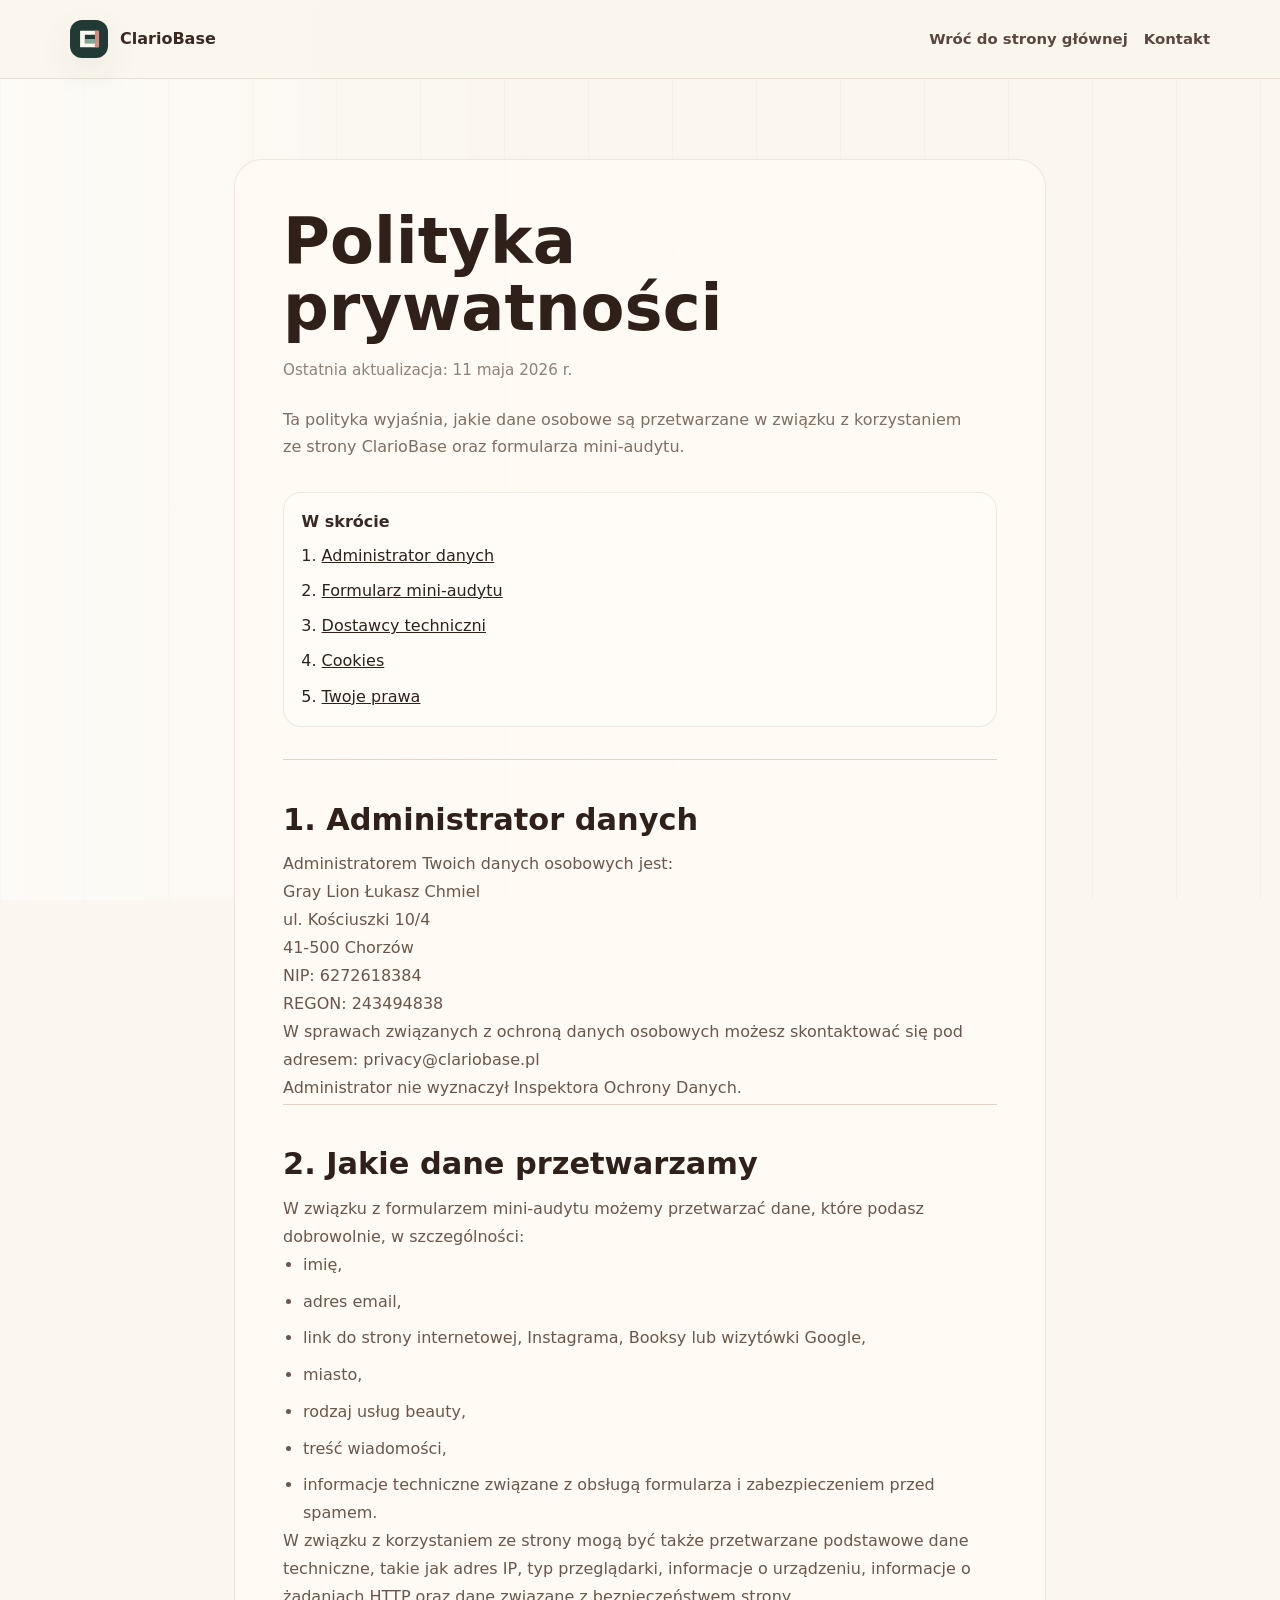
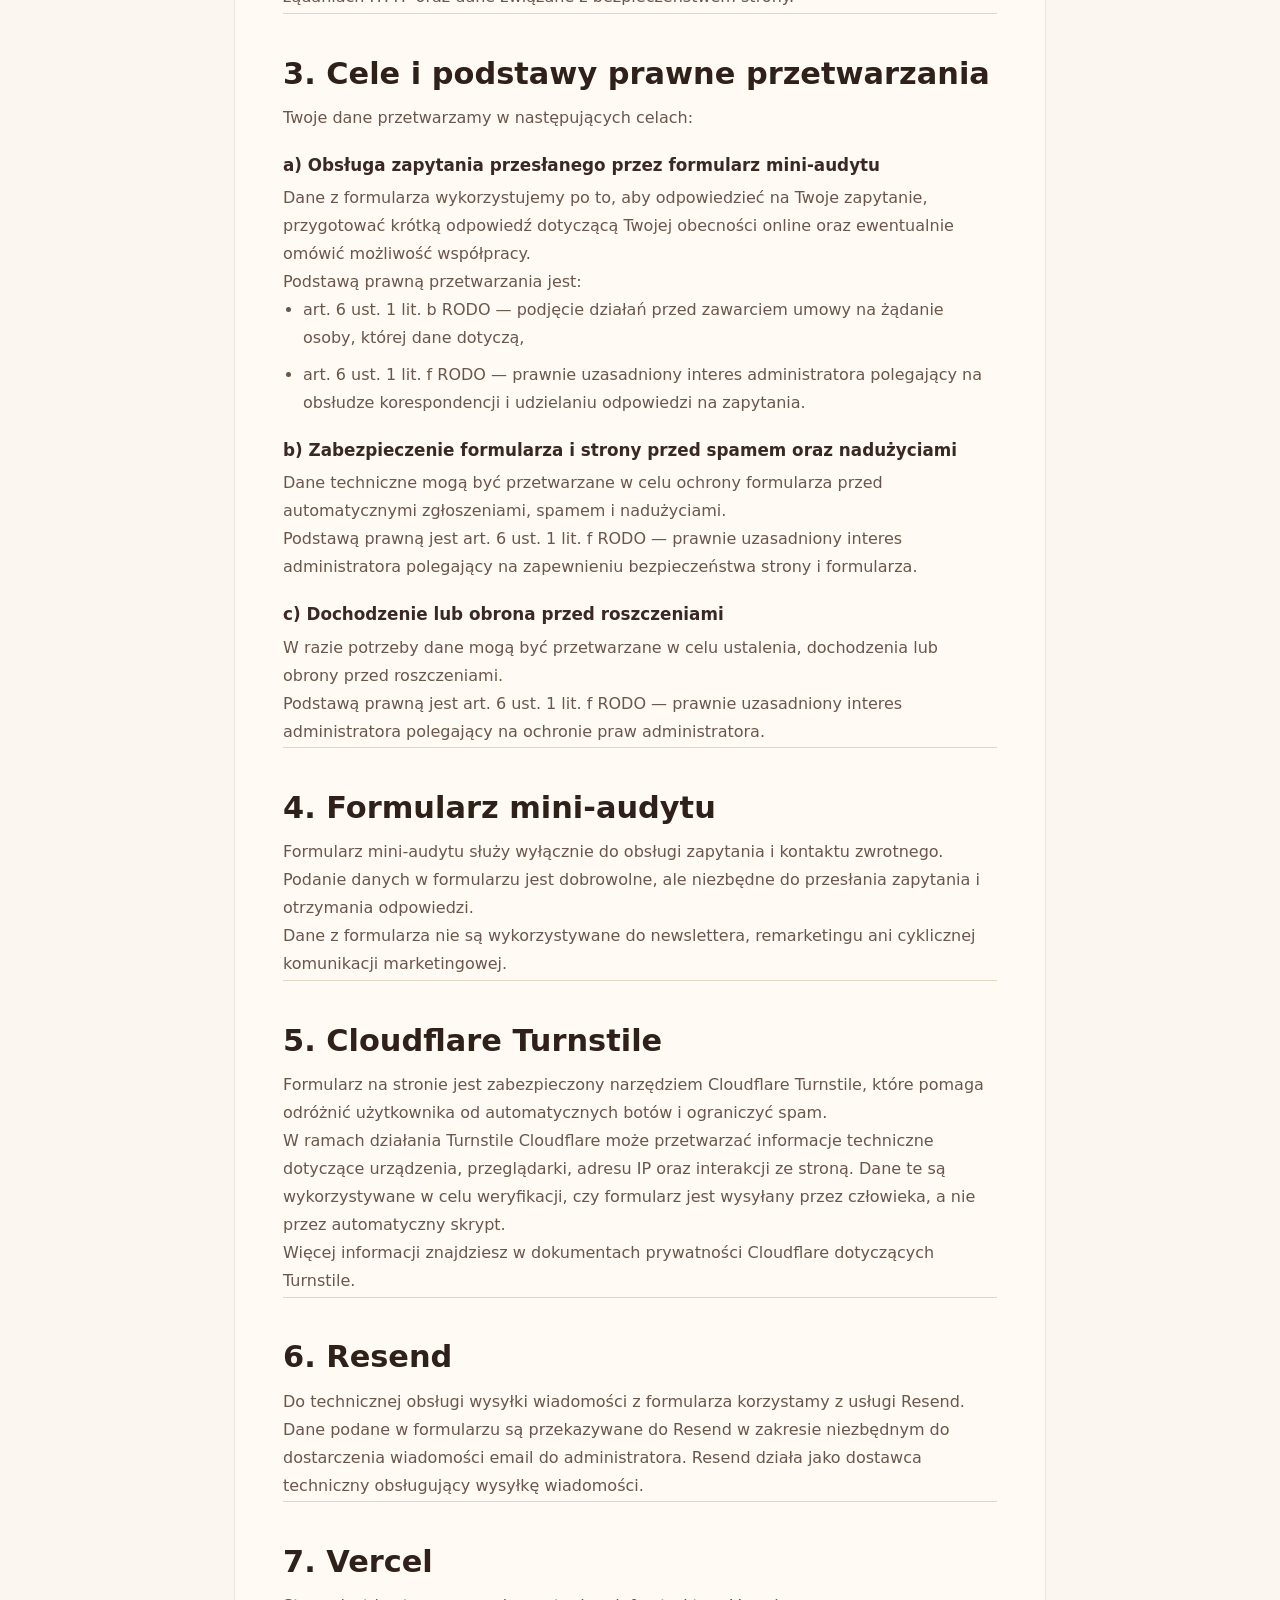
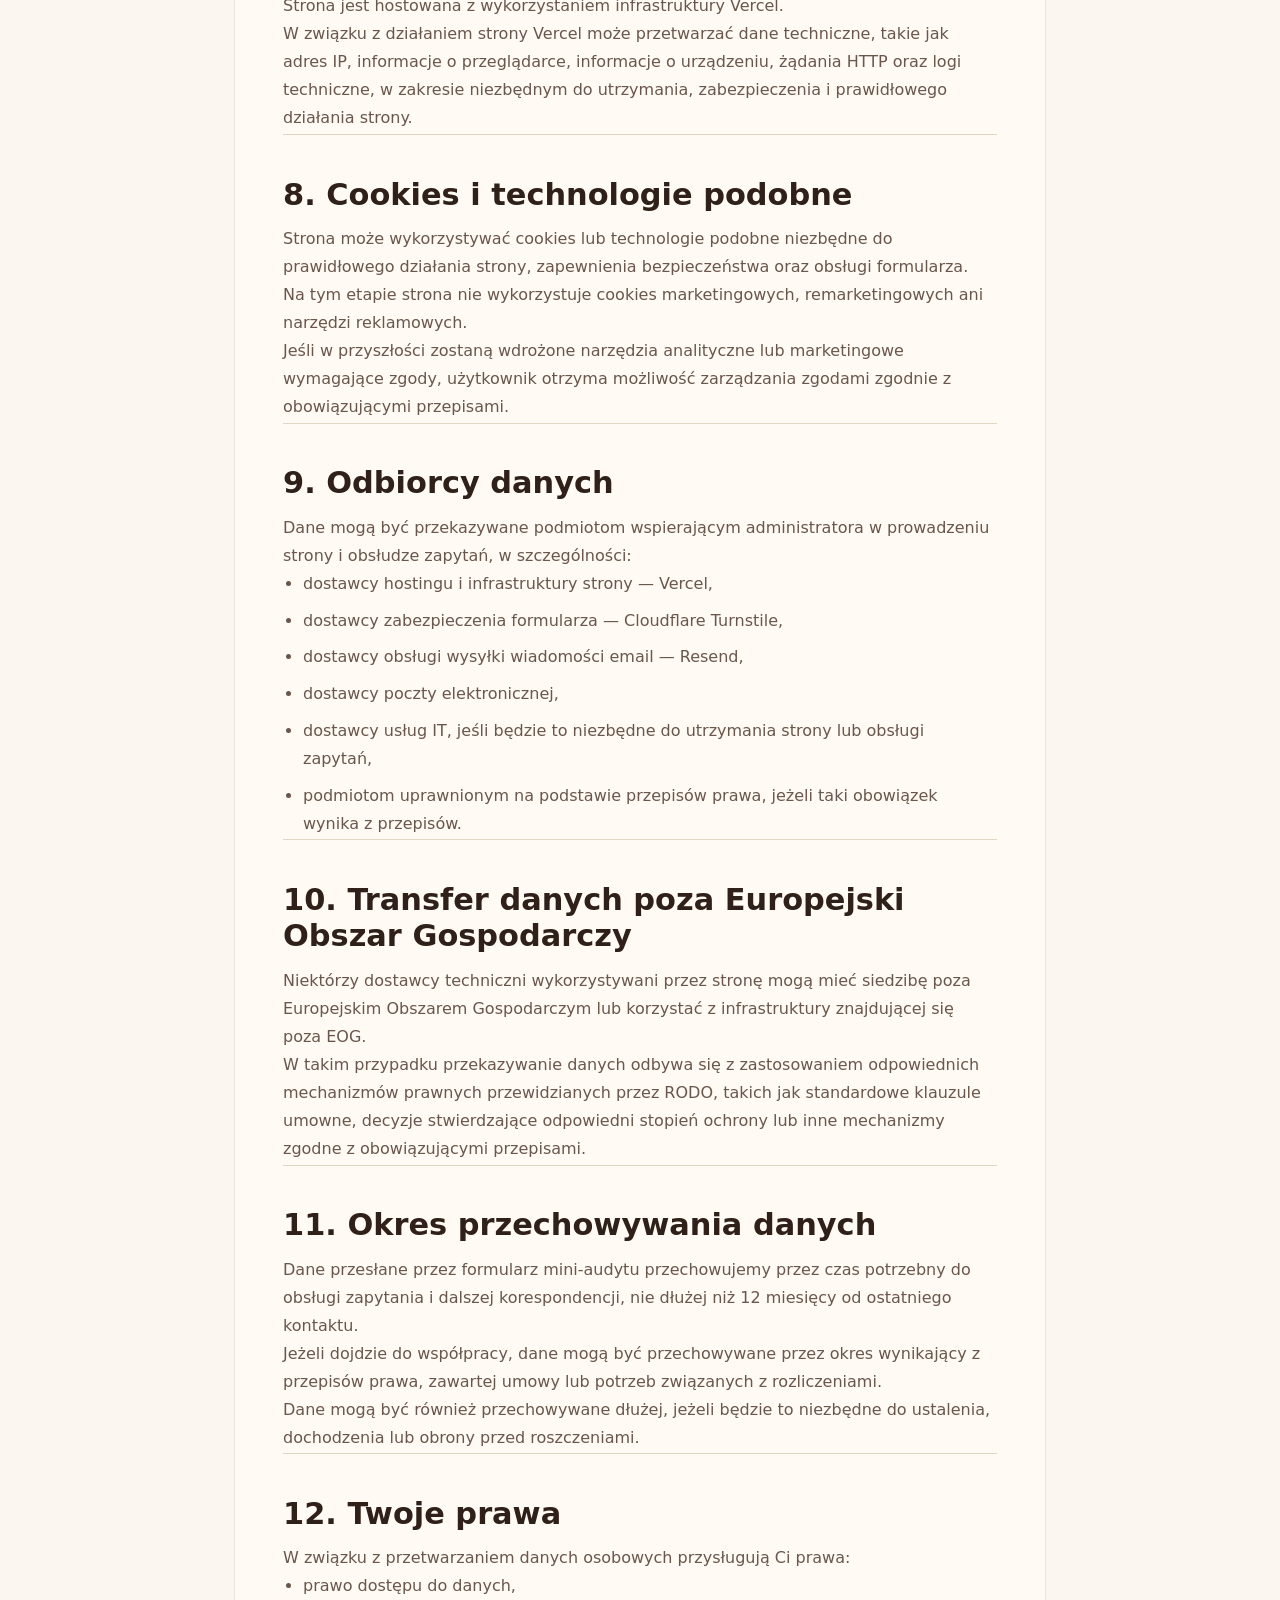
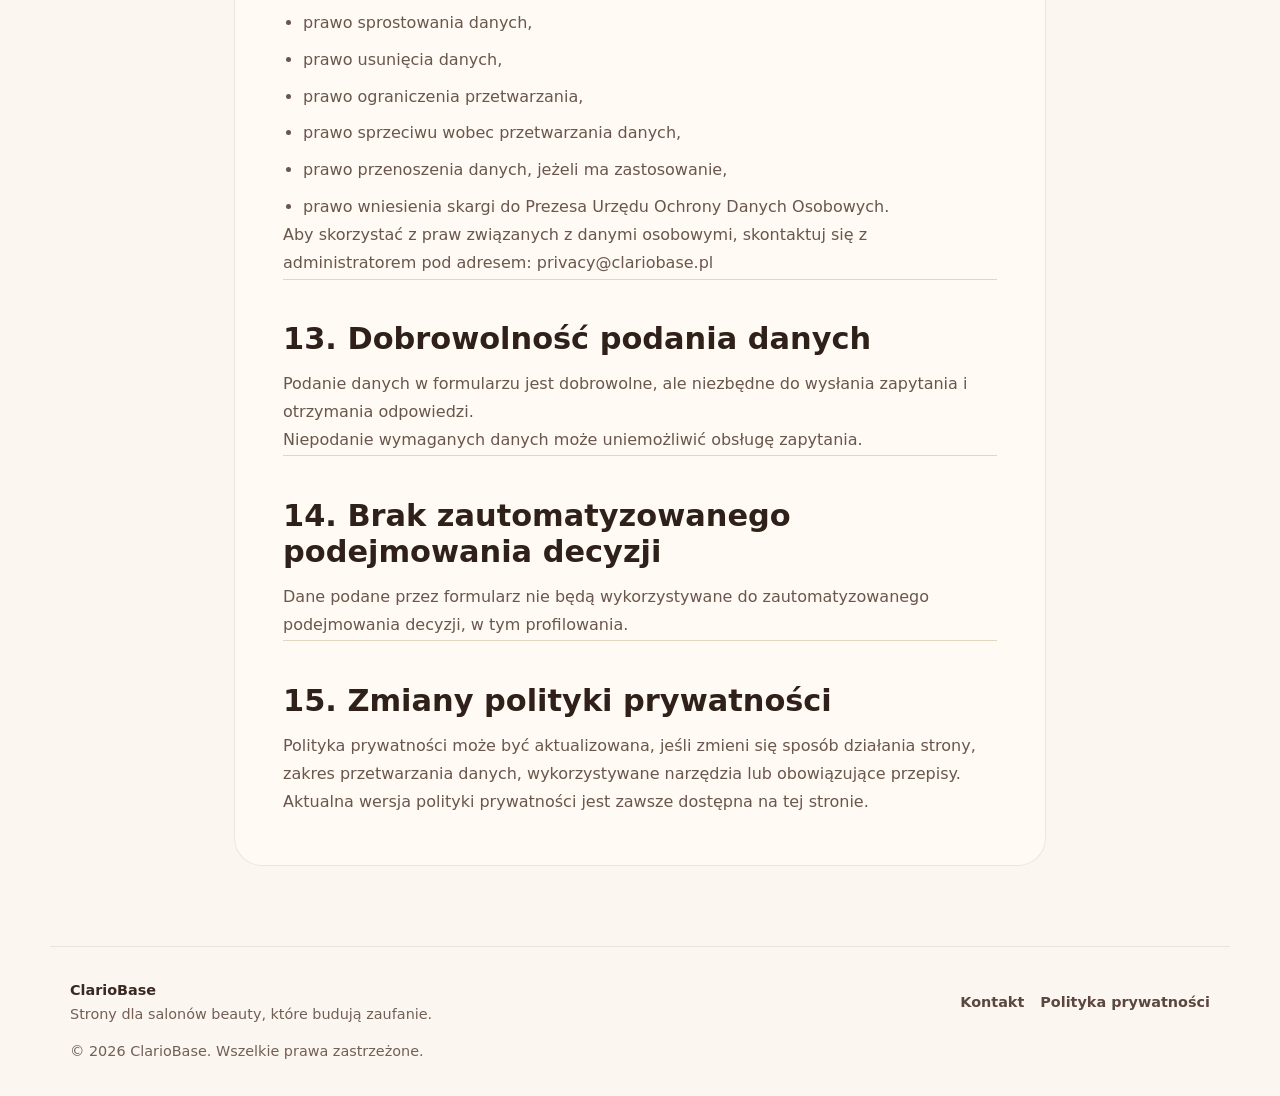
==== polityka-prywatnosci.html @ 0cda5d71 "Refine legal copy and simplify the ClarioBase landing page" ====
<!doctype html>
<html lang="pl">
  <head>
    <meta charset="utf-8" />
    <meta name="viewport" content="width=device-width, initial-scale=1" />
    <title>Polityka prywatności — ClarioBase</title>
    <meta
      name="description"
      content="Informacje o przetwarzaniu danych osobowych, formularzu mini-audytu, cookies oraz dostawcach technicznych wykorzystywanych na stronie ClarioBase."
    />
    <meta name="robots" content="index, follow" />
    <link rel="canonical" href="https://clariobase.pl/polityka-prywatnosci.html" />
    <link rel="icon" href="favicon.svg" type="image/svg+xml" />
    <link rel="stylesheet" href="styles.css" />
  </head>
  <body class="privacy-page">
    <a class="skip-link" href="#main">Przejdź do treści</a>

    <header class="site-header">
      <nav class="nav" aria-label="Główna nawigacja">
        <a class="brand" href="index.html#top" aria-label="ClarioBase - strona główna">
          <img src="favicon.svg" width="38" height="38" alt="" />
          <span>ClarioBase</span>
        </a>
        <div class="nav-links">
          <a href="index.html#top">Wróć do strony głównej</a>
          <a href="index.html#kontakt">Kontakt</a>
        </div>
      </nav>
    </header>

    <main class="legal-shell" id="main">
      <article class="legal-document">
        <h1>Polityka prywatności</h1>
        <p class="legal-meta">Ostatnia aktualizacja: 11 maja 2026 r.</p>
        <p class="legal-lead">
          Ta polityka wyjaśnia, jakie dane osobowe są przetwarzane w związku z korzystaniem ze strony ClarioBase oraz
          formularza mini-audytu.
        </p>

        <nav class="legal-toc" aria-label="Spis treści">
          <p>W skrócie</p>
          <ol>
            <li><a href="#administrator">Administrator danych</a></li>
            <li><a href="#formularz">Formularz mini-audytu</a></li>
            <li><a href="#dostawcy">Dostawcy techniczni</a></li>
            <li><a href="#cookies">Cookies</a></li>
            <li><a href="#prawa">Twoje prawa</a></li>
          </ol>
        </nav>

        <section class="legal-section" id="administrator">
          <h2>1. Administrator danych</h2>
          <p>Administratorem Twoich danych osobowych jest:</p>
          <p>
            Gray Lion Łukasz Chmiel<br />
            ul. Kościuszki 10/4<br />
            41-500 Chorzów<br />
            NIP: 6272618384<br />
            REGON: 243494838
          </p>
          <p>
            W sprawach związanych z ochroną danych osobowych możesz skontaktować się pod adresem:
            privacy@clariobase.pl
          </p>
          <p>Administrator nie wyznaczył Inspektora Ochrony Danych.</p>
        </section>

        <section class="legal-section">
          <h2>2. Jakie dane przetwarzamy</h2>
          <p>
            W związku z formularzem mini-audytu możemy przetwarzać dane, które podasz dobrowolnie, w szczególności:
          </p>
          <ul>
            <li>imię,</li>
            <li>adres email,</li>
            <li>link do strony internetowej, Instagrama, Booksy lub wizytówki Google,</li>
            <li>miasto,</li>
            <li>rodzaj usług beauty,</li>
            <li>treść wiadomości,</li>
            <li>informacje techniczne związane z obsługą formularza i zabezpieczeniem przed spamem.</li>
          </ul>
          <p>
            W związku z korzystaniem ze strony mogą być także przetwarzane podstawowe dane techniczne, takie jak adres
            IP, typ przeglądarki, informacje o urządzeniu, informacje o żądaniach HTTP oraz dane związane z
            bezpieczeństwem strony.
          </p>
        </section>

        <section class="legal-section">
          <h2>3. Cele i podstawy prawne przetwarzania</h2>
          <p>Twoje dane przetwarzamy w następujących celach:</p>

          <h3>a) Obsługa zapytania przesłanego przez formularz mini-audytu</h3>
          <p>
            Dane z formularza wykorzystujemy po to, aby odpowiedzieć na Twoje zapytanie, przygotować krótką odpowiedź
            dotyczącą Twojej obecności online oraz ewentualnie omówić możliwość współpracy.
          </p>
          <p>Podstawą prawną przetwarzania jest:</p>
          <ul>
            <li>
              art. 6 ust. 1 lit. b RODO — podjęcie działań przed zawarciem umowy na żądanie osoby, której dane dotyczą,
            </li>
            <li>
              art. 6 ust. 1 lit. f RODO — prawnie uzasadniony interes administratora polegający na obsłudze
              korespondencji i udzielaniu odpowiedzi na zapytania.
            </li>
          </ul>

          <h3>b) Zabezpieczenie formularza i strony przed spamem oraz nadużyciami</h3>
          <p>
            Dane techniczne mogą być przetwarzane w celu ochrony formularza przed automatycznymi zgłoszeniami, spamem
            i nadużyciami.
          </p>
          <p>
            Podstawą prawną jest art. 6 ust. 1 lit. f RODO — prawnie uzasadniony interes administratora polegający na
            zapewnieniu bezpieczeństwa strony i formularza.
          </p>

          <h3>c) Dochodzenie lub obrona przed roszczeniami</h3>
          <p>
            W razie potrzeby dane mogą być przetwarzane w celu ustalenia, dochodzenia lub obrony przed roszczeniami.
          </p>
          <p>
            Podstawą prawną jest art. 6 ust. 1 lit. f RODO — prawnie uzasadniony interes administratora polegający na
            ochronie praw administratora.
          </p>
        </section>

        <section class="legal-section" id="formularz">
          <h2>4. Formularz mini-audytu</h2>
          <p>Formularz mini-audytu służy wyłącznie do obsługi zapytania i kontaktu zwrotnego.</p>
          <p>
            Podanie danych w formularzu jest dobrowolne, ale niezbędne do przesłania zapytania i otrzymania odpowiedzi.
          </p>
          <p>
            Dane z formularza nie są wykorzystywane do newslettera, remarketingu ani cyklicznej komunikacji
            marketingowej.
          </p>
        </section>

        <section class="legal-section" id="dostawcy">
          <h2>5. Cloudflare Turnstile</h2>
          <p>
            Formularz na stronie jest zabezpieczony narzędziem Cloudflare Turnstile, które pomaga odróżnić użytkownika
            od automatycznych botów i ograniczyć spam.
          </p>
          <p>
            W ramach działania Turnstile Cloudflare może przetwarzać informacje techniczne dotyczące urządzenia,
            przeglądarki, adresu IP oraz interakcji ze stroną. Dane te są wykorzystywane w celu weryfikacji, czy
            formularz jest wysyłany przez człowieka, a nie przez automatyczny skrypt.
          </p>
          <p>Więcej informacji znajdziesz w dokumentach prywatności Cloudflare dotyczących Turnstile.</p>
        </section>

        <section class="legal-section">
          <h2>6. Resend</h2>
          <p>Do technicznej obsługi wysyłki wiadomości z formularza korzystamy z usługi Resend.</p>
          <p>
            Dane podane w formularzu są przekazywane do Resend w zakresie niezbędnym do dostarczenia wiadomości email
            do administratora. Resend działa jako dostawca techniczny obsługujący wysyłkę wiadomości.
          </p>
        </section>

        <section class="legal-section">
          <h2>7. Vercel</h2>
          <p>Strona jest hostowana z wykorzystaniem infrastruktury Vercel.</p>
          <p>
            W związku z działaniem strony Vercel może przetwarzać dane techniczne, takie jak adres IP, informacje o
            przeglądarce, informacje o urządzeniu, żądania HTTP oraz logi techniczne, w zakresie niezbędnym do
            utrzymania, zabezpieczenia i prawidłowego działania strony.
          </p>
        </section>

        <section class="legal-section" id="cookies">
          <h2>8. Cookies i technologie podobne</h2>
          <p>
            Strona może wykorzystywać cookies lub technologie podobne niezbędne do prawidłowego działania strony,
            zapewnienia bezpieczeństwa oraz obsługi formularza.
          </p>
          <p>Na tym etapie strona nie wykorzystuje cookies marketingowych, remarketingowych ani narzędzi reklamowych.</p>
          <p>
            Jeśli w przyszłości zostaną wdrożone narzędzia analityczne lub marketingowe wymagające zgody, użytkownik
            otrzyma możliwość zarządzania zgodami zgodnie z obowiązującymi przepisami.
          </p>
        </section>

        <section class="legal-section">
          <h2>9. Odbiorcy danych</h2>
          <p>
            Dane mogą być przekazywane podmiotom wspierającym administratora w prowadzeniu strony i obsłudze zapytań,
            w szczególności:
          </p>
          <ul>
            <li>dostawcy hostingu i infrastruktury strony — Vercel,</li>
            <li>dostawcy zabezpieczenia formularza — Cloudflare Turnstile,</li>
            <li>dostawcy obsługi wysyłki wiadomości email — Resend,</li>
            <li>dostawcy poczty elektronicznej,</li>
            <li>dostawcy usług IT, jeśli będzie to niezbędne do utrzymania strony lub obsługi zapytań,</li>
            <li>podmiotom uprawnionym na podstawie przepisów prawa, jeżeli taki obowiązek wynika z przepisów.</li>
          </ul>
        </section>

        <section class="legal-section">
          <h2>10. Transfer danych poza Europejski Obszar Gospodarczy</h2>
          <p>
            Niektórzy dostawcy techniczni wykorzystywani przez stronę mogą mieć siedzibę poza Europejskim Obszarem
            Gospodarczym lub korzystać z infrastruktury znajdującej się poza EOG.
          </p>
          <p>
            W takim przypadku przekazywanie danych odbywa się z zastosowaniem odpowiednich mechanizmów prawnych
            przewidzianych przez RODO, takich jak standardowe klauzule umowne, decyzje stwierdzające odpowiedni stopień
            ochrony lub inne mechanizmy zgodne z obowiązującymi przepisami.
          </p>
        </section>

        <section class="legal-section">
          <h2>11. Okres przechowywania danych</h2>
          <p>
            Dane przesłane przez formularz mini-audytu przechowujemy przez czas potrzebny do obsługi zapytania i dalszej
            korespondencji, nie dłużej niż 12 miesięcy od ostatniego kontaktu.
          </p>
          <p>
            Jeżeli dojdzie do współpracy, dane mogą być przechowywane przez okres wynikający z przepisów prawa, zawartej
            umowy lub potrzeb związanych z rozliczeniami.
          </p>
          <p>
            Dane mogą być również przechowywane dłużej, jeżeli będzie to niezbędne do ustalenia, dochodzenia lub obrony
            przed roszczeniami.
          </p>
        </section>

        <section class="legal-section" id="prawa">
          <h2>12. Twoje prawa</h2>
          <p>W związku z przetwarzaniem danych osobowych przysługują Ci prawa:</p>
          <ul>
            <li>prawo dostępu do danych,</li>
            <li>prawo sprostowania danych,</li>
            <li>prawo usunięcia danych,</li>
            <li>prawo ograniczenia przetwarzania,</li>
            <li>prawo sprzeciwu wobec przetwarzania danych,</li>
            <li>prawo przenoszenia danych, jeżeli ma zastosowanie,</li>
            <li>prawo wniesienia skargi do Prezesa Urzędu Ochrony Danych Osobowych.</li>
          </ul>
          <p>
            Aby skorzystać z praw związanych z danymi osobowymi, skontaktuj się z administratorem pod adresem:
            privacy@clariobase.pl
          </p>
        </section>

        <section class="legal-section">
          <h2>13. Dobrowolność podania danych</h2>
          <p>Podanie danych w formularzu jest dobrowolne, ale niezbędne do wysłania zapytania i otrzymania odpowiedzi.</p>
          <p>Niepodanie wymaganych danych może uniemożliwić obsługę zapytania.</p>
        </section>

        <section class="legal-section">
          <h2>14. Brak zautomatyzowanego podejmowania decyzji</h2>
          <p>
            Dane podane przez formularz nie będą wykorzystywane do zautomatyzowanego podejmowania decyzji, w tym
            profilowania.
          </p>
        </section>

        <section class="legal-section">
          <h2>15. Zmiany polityki prywatności</h2>
          <p>
            Polityka prywatności może być aktualizowana, jeśli zmieni się sposób działania strony, zakres przetwarzania
            danych, wykorzystywane narzędzia lub obowiązujące przepisy.
          </p>
          <p>Aktualna wersja polityki prywatności jest zawsze dostępna na tej stronie.</p>
        </section>
      </article>
    </main>

    <footer class="site-footer">
      <div class="footer-inner">
        <div>
          <strong>ClarioBase</strong>
          <p>Strony dla salonów beauty, które budują zaufanie.</p>
        </div>
        <nav class="footer-links" aria-label="Linki w stopce">
          <a href="index.html#kontakt">Kontakt</a>
          <a href="polityka-prywatnosci.html">Polityka prywatności</a>
        </nav>
      </div>
      <p>© 2026 ClarioBase. Wszelkie prawa zastrzeżone.</p>
    </footer>
  </body>
</html>
---- styles.css ----
:root {
  --ink: #3a2923;
  --ink-soft: #5b4740;
  --muted: #725f56;
  --paper: #fbf6ed;
  --paper-2: #f3eadc;
  --cream: #fffaf2;
  --card: #fffdf8;
  --line: #e4d5c3;
  --mocha: #8b6b5b;
  --sage: #7d9281;
  --sage-dark: #4f6657;
  --gold: #b9925f;
  --rose: #96594c;
  --shadow: 0 24px 70px rgba(76, 52, 41, .12);
  --shadow-soft: 0 14px 36px rgba(76, 52, 41, .08);
  --radius: 22px;
  --radius-sm: 14px;
  font-family: Inter, ui-sans-serif, system-ui, -apple-system, BlinkMacSystemFont, "Segoe UI", sans-serif;
}

* { box-sizing: border-box; }

html {
  scroll-behavior: smooth;
  scroll-padding-top: 92px;
}

body {
  margin: 0;
  color: var(--ink);
  background:
    linear-gradient(180deg, var(--paper) 0%, #fffaf3 36%, #f7eee2 100%);
  font-size: 16px;
  line-height: 1.65;
  overflow-x: hidden;
}

body::before {
  content: "";
  position: fixed;
  inset: 0;
  z-index: -1;
  pointer-events: none;
  background:
    linear-gradient(90deg, rgba(255, 255, 255, .46), rgba(255, 255, 255, 0) 42%),
    repeating-linear-gradient(90deg, rgba(96, 70, 58, .035) 0 1px, transparent 1px 84px);
}

img {
  display: block;
  max-width: 100%;
}

a { color: inherit; }

h1,
h2,
h3,
p {
  overflow-wrap: anywhere;
}

.hero h1,
.hero p {
  overflow-wrap: normal;
}

h1,
h2,
h3 {
  margin: 0;
  line-height: 1.04;
  letter-spacing: 0;
}

h1 {
  max-width: 760px;
  font-size: clamp(2.45rem, 3.55vw, 3.55rem);
}

h2 {
  font-size: clamp(2rem, 4vw, 4rem);
}

h3 {
  font-size: 1.2rem;
}

p {
  margin: 0;
}

ul {
  margin: 0;
  padding-left: 1.1rem;
}

li + li {
  margin-top: .55rem;
}

.skip-link {
  position: absolute;
  top: -4rem;
  left: 1rem;
  z-index: 40;
  padding: .75rem 1rem;
  border-radius: 999px;
  color: var(--cream);
  background: var(--ink);
}

.skip-link:focus {
  top: 1rem;
}

.site-header {
  position: sticky;
  top: 0;
  z-index: 30;
  border-bottom: 1px solid rgba(228, 213, 195, .72);
  background: rgba(251, 246, 237, .86);
  backdrop-filter: blur(18px);
}

.nav {
  max-width: 1180px;
  min-height: 78px;
  margin: 0 auto;
  padding: 0 1.25rem;
  display: flex;
  align-items: center;
  justify-content: space-between;
  gap: 1.5rem;
}

.brand,
.nav-links,
.hero-actions,
.site-footer {
  display: flex;
  align-items: center;
}

.brand {
  gap: .75rem;
  color: var(--ink);
  font-weight: 900;
  text-decoration: none;
}

.brand img {
  border-radius: 12px;
  box-shadow: var(--shadow-soft);
}

.nav-links {
  gap: 1rem;
  color: var(--ink-soft);
  font-size: .93rem;
  font-weight: 800;
}

.nav-links a {
  text-decoration: none;
}

.nav-links a:hover,
.nav-links a:focus-visible {
  color: var(--sage-dark);
}

.nav-cta {
  padding: .72rem 1rem;
  border: 1px solid rgba(79, 102, 87, .38);
  border-radius: 999px;
  color: var(--cream);
  background: var(--sage-dark);
  box-shadow: 0 12px 28px rgba(79, 102, 87, .18);
}

.nav-toggle {
  display: none;
  width: 46px;
  height: 46px;
  border: 1px solid var(--line);
  border-radius: 14px;
  background: var(--card);
}

.nav-toggle span:not(.sr-only) {
  display: block;
  width: 21px;
  height: 2px;
  margin: 5px auto;
  background: var(--ink);
}

.sr-only {
  position: absolute;
  width: 1px;
  height: 1px;
  overflow: hidden;
  clip: rect(0, 0, 0, 0);
  white-space: nowrap;
}

.hero {
  position: relative;
  overflow: hidden;
  width: 100%;
  min-height: min(900px, calc(90vh - 78px));
  padding: clamp(4rem, 7vw, 7rem) 1.25rem;
  display: flex;
  align-items: center;
  background-image: url("assets/clariobase-hero-desktop.webp");
  background-size: cover;
  background-position: center right;
  background-repeat: no-repeat;
  isolation: isolate;
}

.hero--background {
  background:
    url("assets/clariobase-hero-desktop.webp") center right / cover no-repeat,
    #3a2923;
}

.hero::before {
  content: "";
  position: absolute;
  inset: 0;
  pointer-events: none;
  z-index: 0;
  background:
    linear-gradient(
      90deg,
      rgba(36, 24, 18, .82) 0%,
      rgba(36, 24, 18, .68) 36%,
      rgba(36, 24, 18, .34) 66%,
      rgba(36, 24, 18, .10) 100%
    ),
    linear-gradient(
      180deg,
      rgba(0, 0, 0, .24) 0%,
      rgba(0, 0, 0, .06) 46%,
      rgba(0, 0, 0, .22) 100%
    );
}

.hero::after {
  content: "";
  position: absolute;
  left: 0;
  right: 0;
  bottom: 0;
  z-index: 0;
  height: 170px;
  pointer-events: none;
  background: linear-gradient(to bottom, rgba(251, 247, 240, 0), var(--paper));
}

@media (max-width: 768px) {
  .hero {
    background-image: url("assets/clariobase-hero-mobile.webp");
  }

  .hero--background {
    background:
      url("assets/clariobase-hero-mobile.webp") center right / cover no-repeat,
      #3a2923;
  }
}

.hero-inner {
  max-width: 1180px;
  width: min(100%, 1180px);
  margin: 0 auto;
  position: relative;
  z-index: 1;
}

.hero-content {
  width: min(100%, 690px);
  max-width: 690px;
  padding: clamp(1.8rem, 3.3vw, 3rem);
  display: grid;
  gap: 1.15rem;
  border: 1px solid rgba(255, 255, 255, .16);
  border-radius: 32px;
  color: var(--cream);
  background: rgba(42, 29, 22, .58);
  box-shadow: 0 26px 90px rgba(0, 0, 0, .24);
  backdrop-filter: blur(10px);
}

.eyebrow,
.section-kicker,
.package-label {
  color: var(--rose);
  font-size: .78rem;
  font-weight: 900;
  letter-spacing: .13em;
  text-transform: uppercase;
}

.hero h1 {
  color: #fffaf3;
}

.hero .eyebrow {
  color: #f4ddbd;
}

.hero-lead {
  max-width: 660px;
  color: rgba(255, 250, 243, .86);
  font-size: clamp(1.02rem, 1.25vw, 1.16rem);
  line-height: 1.68;
}

.location-badge {
  max-width: 660px;
  width: fit-content;
  padding: .64rem .9rem;
  border: 1px solid rgba(255, 250, 243, .22);
  border-radius: 999px;
  color: rgba(255, 250, 243, .82);
  background: rgba(255, 250, 243, .08);
  box-shadow: none;
  font-size: .95rem;
}

.hero-actions {
  flex-wrap: wrap;
  gap: .85rem;
  margin-top: .4rem;
}

.button {
  min-height: 50px;
  display: inline-flex;
  align-items: center;
  justify-content: center;
  padding: .86rem 1.18rem;
  border: 1px solid transparent;
  border-radius: 999px;
  text-decoration: none;
  font-weight: 900;
  transition: transform .18s ease, box-shadow .18s ease, border-color .18s ease;
}

.button:hover,
.button:focus-visible {
  transform: translateY(-2px);
}

.button.primary {
  color: #2a1d16;
  background: #f4ddbd;
  box-shadow: 0 18px 42px rgba(0, 0, 0, .2);
}

.button.primary:hover,
.button.primary:focus-visible {
  background: #fff3dd;
}

.button.secondary,
.package-button {
  color: var(--ink);
  border-color: rgba(58, 41, 35, .18);
  background: rgba(255, 253, 248, .64);
  backdrop-filter: blur(12px);
}

.hero .button.secondary {
  color: var(--cream);
  border-color: rgba(255, 250, 243, .28);
  background: rgba(255, 250, 243, .08);
}

.hero .button.secondary:hover,
.hero .button.secondary:focus-visible {
  border-color: rgba(255, 250, 243, .48);
  background: rgba(255, 250, 243, .16);
  box-shadow: 0 14px 34px rgba(0, 0, 0, .16);
}

.button.secondary:hover,
.package-button:hover {
  border-color: rgba(79, 102, 87, .35);
  box-shadow: var(--shadow-soft);
}

.hero-note {
  max-width: 640px;
  color: rgba(255, 250, 243, .72);
  font-size: .94rem;
}

.privacy-page {
  color: #2f211a;
  background: #fbf7f0;
}

.trust-chips {
  display: flex;
  flex-wrap: wrap;
  gap: .6rem;
  margin-top: .25rem;
}

.trust-chips span {
  display: inline-flex;
  align-items: center;
  min-height: 38px;
  padding: .52rem .78rem;
  border: 1px solid rgba(255, 250, 243, .18);
  border-radius: 999px;
  color: rgba(255, 250, 243, .86);
  background: rgba(255, 250, 243, .09);
  box-shadow: none;
  font-size: .9rem;
  font-weight: 800;
}

.section,
.contact,
.site-footer {
  max-width: 1180px;
  margin: 0 auto;
}

.section {
  padding: clamp(4.2rem, 8vw, 7rem) 1.25rem;
}

.section-heading {
  max-width: 780px;
  margin-bottom: 2rem;
  display: grid;
  gap: .85rem;
}

.section-heading.centered {
  margin-left: auto;
  margin-right: auto;
  text-align: center;
}

.section-heading p,
.problem-copy p,
.package-fit,
.recommendation,
.care article p,
.why-grid p,
.about p,
.contact-copy p,
.site-footer p {
  color: var(--muted);
}

.problem {
  padding-top: 2rem;
}

.problem-card {
  display: grid;
  grid-template-columns: minmax(0, .42fr) minmax(280px, .58fr);
  gap: clamp(1.4rem, 4vw, 3rem);
  padding: clamp(1.4rem, 4vw, 3rem);
  border: 1px solid rgba(228, 213, 195, .95);
  border-radius: 34px;
  background: rgba(255, 253, 248, .82);
  box-shadow: var(--shadow);
}

.problem-card .section-kicker {
  grid-column: 1 / -1;
}

.problem-list {
  padding: 1.2rem;
  border-radius: 22px;
  color: var(--ink-soft);
  background: var(--paper-2);
}

.problem-list p {
  margin-bottom: .7rem;
  color: var(--ink);
  font-weight: 900;
}

.problem-list strong {
  display: block;
  margin-top: 1rem;
  color: var(--sage-dark);
  line-height: 1.45;
}

.value {
  max-width: none;
  padding-left: max(1.25rem, calc((100vw - 1180px) / 2 + 1.25rem));
  padding-right: max(1.25rem, calc((100vw - 1180px) / 2 + 1.25rem));
  background: rgba(255, 250, 242, .62);
}

.value-grid,
.package-grid,
.care-grid,
.why-grid,
.scope-grid {
  display: grid;
  gap: 1rem;
}

.value-grid {
  max-width: 1180px;
  grid-template-columns: repeat(3, 1fr);
}

.value-grid article,
.package-card,
.care-grid article,
.why-grid article,
.scope-grid article,
.contact-card,
.about {
  border: 1px solid rgba(228, 213, 195, .92);
  border-radius: var(--radius);
  background: rgba(255, 253, 248, .9);
  box-shadow: var(--shadow-soft);
}

.value-grid article,
.why-grid article {
  min-height: 245px;
  padding: 1.35rem;
}

.value-grid span {
  display: inline-flex;
  width: 42px;
  height: 42px;
  margin-bottom: 2.4rem;
  align-items: center;
  justify-content: center;
  border-radius: 999px;
  color: var(--sage-dark);
  background: #edf1e9;
  font-weight: 900;
}

.value-grid p,
.scope-grid li,
.package-card li {
  color: var(--muted);
}

.packages {
  max-width: none;
  padding-left: max(1.25rem, calc((100vw - 1180px) / 2 + 1.25rem));
  padding-right: max(1.25rem, calc((100vw - 1180px) / 2 + 1.25rem));
}

.package-grid {
  max-width: 1180px;
  grid-template-columns: repeat(3, minmax(0, 1fr));
  align-items: stretch;
}

.package-card {
  position: relative;
  padding: 1.45rem;
  display: flex;
  flex-direction: column;
  gap: 1.2rem;
}

.package-card.recommended {
  border-color: rgba(79, 102, 87, .44);
  box-shadow: 0 28px 74px rgba(79, 102, 87, .17);
  transform: translateY(-.7rem);
}

.package-top {
  padding-bottom: .9rem;
  border-bottom: 1px solid var(--line);
}

.package-top h3 {
  margin-top: .35rem;
  color: var(--ink);
  font-size: clamp(1.55rem, 2.4vw, 2.1rem);
}

.package-fit {
  padding: .95rem;
  border-radius: 18px;
  background: var(--paper);
  font-size: .95rem;
}

.package-fit strong {
  color: var(--ink);
}

.recommendation {
  padding-left: .9rem;
  border-left: 4px solid var(--sage);
  font-size: .95rem;
  font-weight: 800;
}

.badge {
  align-self: flex-start;
  padding: .45rem .7rem;
  border-radius: 999px;
  color: var(--cream);
  background: var(--sage-dark);
  font-size: .76rem;
  font-weight: 900;
  letter-spacing: .08em;
  text-transform: uppercase;
}

.package-button {
  margin-top: auto;
}

.care {
  max-width: none;
  padding-left: max(1.25rem, calc((100vw - 1180px) / 2 + 1.25rem));
  padding-right: max(1.25rem, calc((100vw - 1180px) / 2 + 1.25rem));
  background: linear-gradient(180deg, rgba(243, 234, 220, .72), rgba(255, 250, 242, .6));
}

.care-grid {
  max-width: 1180px;
  grid-template-columns: repeat(3, minmax(0, 1fr));
}

.care-grid article {
  padding: 1.35rem;
}

.price {
  margin: .65rem 0 .75rem;
  color: var(--sage-dark);
  font-size: 1.25rem;
  font-weight: 900;
}

.care-grid ul {
  margin-top: 1rem;
}

.why-grid,
.scope-grid {
  grid-template-columns: repeat(2, minmax(0, 1fr));
}

.why-grid article,
.scope-grid article {
  padding: 1.35rem;
}

.scope {
  max-width: none;
  padding-left: max(1.25rem, calc((100vw - 1180px) / 2 + 1.25rem));
  padding-right: max(1.25rem, calc((100vw - 1180px) / 2 + 1.25rem));
}

.scope-grid {
  max-width: 1180px;
}

.scope-grid article:first-child {
  border-top: 6px solid var(--sage);
}

.scope-grid article:last-child {
  border-top: 6px solid var(--gold);
}

.about {
  padding: clamp(1.4rem, 4vw, 3rem);
  display: grid;
  grid-template-columns: auto minmax(0, 1fr);
  gap: clamp(1.2rem, 4vw, 2.4rem);
  align-items: center;
}

.about-mark {
  width: clamp(92px, 12vw, 136px);
  height: clamp(92px, 12vw, 136px);
  display: grid;
  place-items: center;
  border-radius: 30px;
  color: var(--cream);
  background: linear-gradient(135deg, var(--ink), var(--mocha));
  box-shadow: var(--shadow);
  font-size: clamp(3rem, 7vw, 5rem);
  font-weight: 900;
}

.about h2 {
  margin: .55rem 0 1rem;
}

.about p + p {
  margin-top: .85rem;
}

.contact {
  margin-bottom: 4rem;
  padding: clamp(1.4rem, 4vw, 3rem);
  display: grid;
  grid-template-columns: minmax(0, .95fr) minmax(320px, .7fr);
  gap: 2rem;
  align-items: center;
  border-radius: 34px;
  color: var(--cream);
  background: linear-gradient(135deg, #3a2923, #6f5145);
  box-shadow: var(--shadow);
}

.contact .section-kicker {
  color: #f1c7b8;
}

.contact h2 {
  margin: .55rem 0 1rem;
  max-width: 760px;
}

.contact-copy p {
  max-width: 760px;
  color: rgba(255, 250, 242, .78);
}

.response-note {
  margin-top: 1rem;
  font-weight: 800;
}

.contact-card {
  padding: 1.35rem;
  color: var(--ink);
  background: var(--cream);
}

.contact-form {
  position: relative;
  display: grid;
  gap: 1rem;
}

.form-grid {
  display: grid;
  grid-template-columns: repeat(2, minmax(0, 1fr));
  gap: .9rem;
}

.form-field,
.form-field-wide {
  display: grid;
  gap: .4rem;
}

.form-field-wide {
  grid-column: 1 / -1;
}

.form-field label {
  color: var(--ink);
  font-size: .92rem;
  font-weight: 850;
  line-height: 1.35;
}

.form-field input,
.form-field textarea {
  width: 100%;
  min-height: 48px;
  border: 1px solid rgba(139, 107, 91, .28);
  border-radius: 14px;
  padding: .8rem .95rem;
  color: var(--ink);
  background: rgba(255, 253, 248, .96);
  font: inherit;
  outline: none;
  transition: border-color .2s ease, box-shadow .2s ease, background .2s ease;
}

.form-field textarea {
  min-height: 132px;
  resize: vertical;
}

.form-field input:focus,
.form-field textarea:focus {
  border-color: rgba(185, 146, 95, .9);
  background: #fffdf8;
  box-shadow: 0 0 0 4px rgba(185, 146, 95, .16);
}

.honeypot-field {
  position: absolute;
  left: -10000px;
  width: 1px;
  height: 1px;
  overflow: hidden;
}

.form-honeypot {
  width: 1px;
  height: 1px;
}

.form-legal-note {
  max-width: 100%;
  margin: 1rem 0 .75rem;
  color: rgba(76, 55, 44, .68);
  font-size: .86rem;
  line-height: 1.6;
}

.form-legal-note a,
.form-consent a {
  color: inherit;
  font-weight: 800;
  text-decoration: underline;
  text-underline-offset: .18em;
}

.form-consent {
  display: flex;
  gap: .65rem;
  align-items: flex-start;
  margin: .75rem 0 1.25rem;
  color: rgba(76, 55, 44, .78);
  font-size: .88rem;
  line-height: 1.55;
}

.form-consent input {
  flex: 0 0 auto;
  width: 18px;
  height: 18px;
  margin-top: .2rem;
  accent-color: var(--sage-dark);
}

.form-security-note {
  margin: 1.25rem 0 .55rem;
  color: rgba(76, 55, 44, .58);
  font-size: .84rem;
  line-height: 1.45;
  text-align: center;
}

.turnstile-wrap {
  display: flex;
  justify-content: center;
  align-items: center;
  max-width: 100%;
  margin: 0 auto 1.35rem;
  padding: .65rem;
  border: 1px solid rgba(85, 62, 49, .10);
  border-radius: 18px;
  background: rgba(255, 250, 243, .48);
  overflow: hidden;
}

.cf-turnstile {
  max-width: 100%;
  min-height: 65px;
}

.form-status {
  margin: 0;
  color: var(--muted);
  font-size: .9rem;
  line-height: 1.5;
}

.form-status:empty {
  display: none;
}

.form-status.is-success {
  color: var(--sage-dark);
  font-weight: 800;
}

.form-status.is-error {
  color: #8c3f32;
  font-weight: 800;
}

.contact-form .button {
  width: 100%;
  min-height: 52px;
  border: 0;
  cursor: pointer;
}

.contact-form .button:disabled {
  cursor: wait;
  opacity: .72;
}

.site-footer {
  width: min(100%, 1180px);
  margin: 0 auto;
  padding: 2rem 1.25rem;
  flex-direction: column;
  align-items: stretch;
  gap: .85rem;
  border-top: 1px solid rgba(85, 62, 49, .10);
  color: rgba(76, 55, 44, .68);
  font-size: .9rem;
}

.footer-inner {
  display: flex;
  justify-content: space-between;
  gap: 1.5rem;
  align-items: center;
}

.site-footer strong {
  display: block;
  color: var(--ink);
}

.site-footer a {
  color: var(--ink-soft);
  font-weight: 800;
  text-decoration: none;
}

.footer-links {
  display: flex;
  flex-wrap: wrap;
  gap: .75rem 1rem;
}

.legal-shell {
  width: min(100%, 860px);
  margin: 0 auto;
  padding: 5rem 1.5rem;
}

.legal-document {
  padding: clamp(1.5rem, 4vw, 3rem);
  border: 1px solid rgba(85, 62, 49, .10);
  border-radius: 28px;
  background: rgba(255, 250, 243, .82);
}

.legal-document h1 {
  margin-bottom: 1rem;
  font-size: clamp(2.2rem, 6vw, 4rem);
  line-height: 1.05;
}

.legal-meta,
.legal-lead {
  color: rgba(76, 55, 44, .72);
}

.legal-meta {
  margin-bottom: 1.5rem;
  color: rgba(76, 55, 44, .62);
  font-size: .95rem;
}

.legal-lead {
  max-width: 700px;
}

.legal-toc {
  margin: 2rem 0;
  padding: 1rem 1.1rem;
  border: 1px solid rgba(85, 62, 49, .10);
  border-radius: 18px;
  background: rgba(255, 253, 248, .72);
}

.legal-toc p {
  margin-bottom: .45rem;
  color: var(--ink);
  font-weight: 850;
}

.legal-toc ol {
  margin: 0;
  padding-left: 1.25rem;
}

.legal-section {
  padding: .1rem 0;
  border-top: 1px solid var(--line);
}

.legal-section h2 {
  margin-top: 2.5rem;
  margin-bottom: .75rem;
  font-size: clamp(1.35rem, 3vw, 1.9rem);
  line-height: 1.2;
}

.legal-section h3 {
  margin: 1.35rem 0 .5rem;
  color: var(--ink);
  font-size: 1.05rem;
  line-height: 1.35;
}

.legal-section p,
.legal-section li {
  color: rgba(76, 55, 44, .84);
  font-size: 1rem;
  line-height: 1.75;
}

.legal-section ul {
  padding-left: 1.25rem;
}

@media (max-width: 1080px) {
  .problem-card,
  .contact {
    grid-template-columns: 1fr;
  }

  .hero {
    background-position: 58% center;
  }

  .value-grid,
  .package-grid,
  .care-grid {
    grid-template-columns: repeat(2, minmax(0, 1fr));
  }

  .package-card.recommended {
    transform: none;
  }
}

@media (max-width: 760px) {
  html {
    scroll-padding-top: 78px;
  }

  .nav {
    min-height: 72px;
  }

  .nav-toggle {
    display: block;
  }

  .nav-links {
    position: absolute;
    left: 1rem;
    right: 1rem;
    top: 72px;
    display: none;
    padding: .9rem;
    flex-direction: column;
    align-items: stretch;
    border: 1px solid var(--line);
    border-radius: 18px;
    background: var(--card);
    box-shadow: var(--shadow);
  }

  .nav-links.is-open {
    display: flex;
  }

  .nav-links a {
    padding: .75rem;
  }

  .privacy-page .nav-links {
    position: static;
    display: flex;
    padding: 0;
    flex-direction: row;
    align-items: center;
    border: 0;
    border-radius: 0;
    background: transparent;
    box-shadow: none;
  }

  .privacy-page .nav-links a {
    padding: .35rem 0;
  }

  .hero {
    min-height: auto;
    padding: 7rem 0 4.5rem;
    align-items: center;
    background-position: 70% center;
  }

  .hero::before {
    background:
      linear-gradient(
        180deg,
        rgba(34, 22, 16, .84) 0%,
        rgba(34, 22, 16, .68) 55%,
        rgba(34, 22, 16, .40) 100%
      );
  }

  .hero::after {
    height: 92px;
  }

  .hero h1 {
    font-size: clamp(1.85rem, 8vw, 2.55rem);
    line-height: 1.08;
  }

  h2 {
    font-size: clamp(2rem, 9vw, 3rem);
  }

  .location-badge {
    border-radius: 18px;
    padding: .72rem .85rem;
    font-size: .92rem;
  }

  .hero-lead {
    font-size: .98rem;
    line-height: 1.55;
  }

  .hero-content {
    width: calc(100vw - 2rem);
    max-width: calc(100vw - 2rem);
    min-width: 0;
    margin: 0 auto;
    padding: 1.5rem;
    border-radius: 24px;
    border-color: rgba(255, 250, 243, .18);
    background: rgba(48, 33, 25, .66);
    box-shadow: 0 18px 58px rgba(0, 0, 0, .2);
    backdrop-filter: blur(10px);
    overflow: hidden;
  }

  .hero-inner {
    width: 100%;
    max-width: 100%;
    min-width: 0;
    padding: 0;
  }

  .hero h1,
  .hero p {
    max-width: 100%;
  }

  .hero-actions,
  .hero .button {
    width: 100%;
  }

  .hero-actions {
    flex-direction: column;
    gap: .7rem;
  }

  .hero .button {
    min-height: 52px;
    text-align: center;
    justify-content: center;
  }

  .trust-chips {
    display: none;
  }

  .hero-note {
    max-width: 100%;
    margin-top: .15rem;
    color: rgba(255, 250, 243, .74);
    font-size: .88rem;
    line-height: 1.55;
    white-space: normal;
  }

  .section {
    padding: 4rem 1rem;
  }

  .problem {
    padding-top: 2.4rem;
  }

  .problem-copy h2 {
    font-size: clamp(2rem, 8.5vw, 2.85rem);
    line-height: 1.08;
  }

  .problem-copy p {
    max-width: 100%;
    margin-top: 1rem;
    font-size: .98rem;
    line-height: 1.65;
  }

  .problem-list {
    padding: 1rem;
  }

  .package-grid {
    gap: 1.25rem;
  }

  .package-card {
    gap: 1rem;
  }

  .package-fit {
    padding: .85rem;
    font-size: .92rem;
    line-height: 1.55;
  }

  .package-button {
    width: 100%;
  }

  .problem-card,
  .about,
  .contact {
    border-radius: 26px;
  }

  .form-grid {
    grid-template-columns: 1fr;
  }

  .contact-form .button {
    width: 100%;
  }

  .turnstile-wrap {
    padding: .65rem .35rem;
  }

  .footer-inner {
    flex-direction: column;
    align-items: flex-start;
  }

  .value-grid,
  .package-grid,
  .care-grid,
  .why-grid,
  .scope-grid,
  .about {
    grid-template-columns: 1fr;
  }

  .value-grid article,
  .why-grid article {
    min-height: auto;
  }

  .value-grid span {
    margin-bottom: 1.4rem;
  }

  .site-footer {
    align-items: stretch;
  }
}

@media (max-width: 420px) {
  .hero {
    padding-top: 6.2rem;
    padding-bottom: 4rem;
  }

  .hero-content {
    padding: 1.25rem;
    width: calc(100vw - 2rem);
    max-width: calc(100vw - 2rem);
  }

  .hero h1 {
    font-size: clamp(1.72rem, 7.6vw, 2.25rem);
  }

  .cf-turnstile {
    transform: scale(.94);
    transform-origin: center;
  }

  .legal-shell {
    padding: 4.5rem 1rem 3.5rem;
  }

  .legal-document {
    padding: 1.25rem;
    border-radius: 22px;
  }
}

@media (prefers-reduced-motion: reduce) {
  *,
  *::before,
  *::after {
    scroll-behavior: auto !important;
    transition: none !important;
  }
}
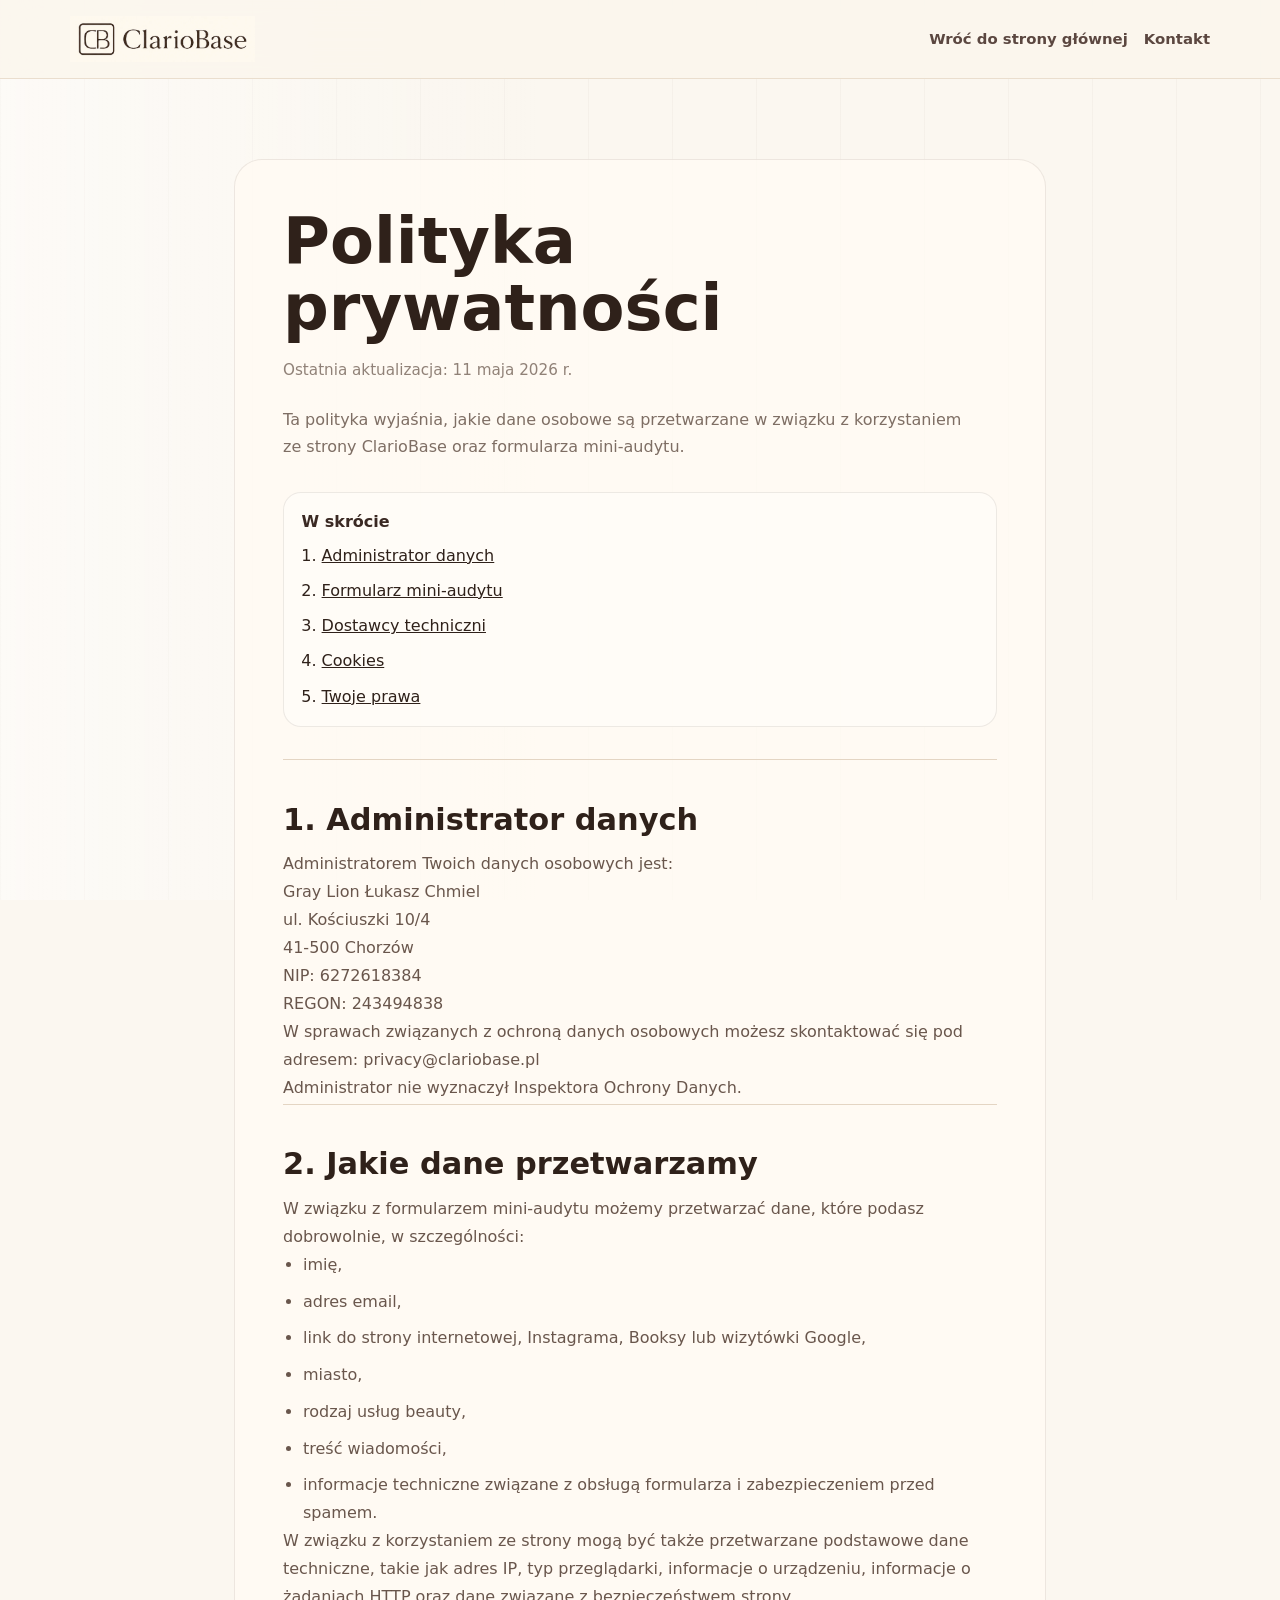
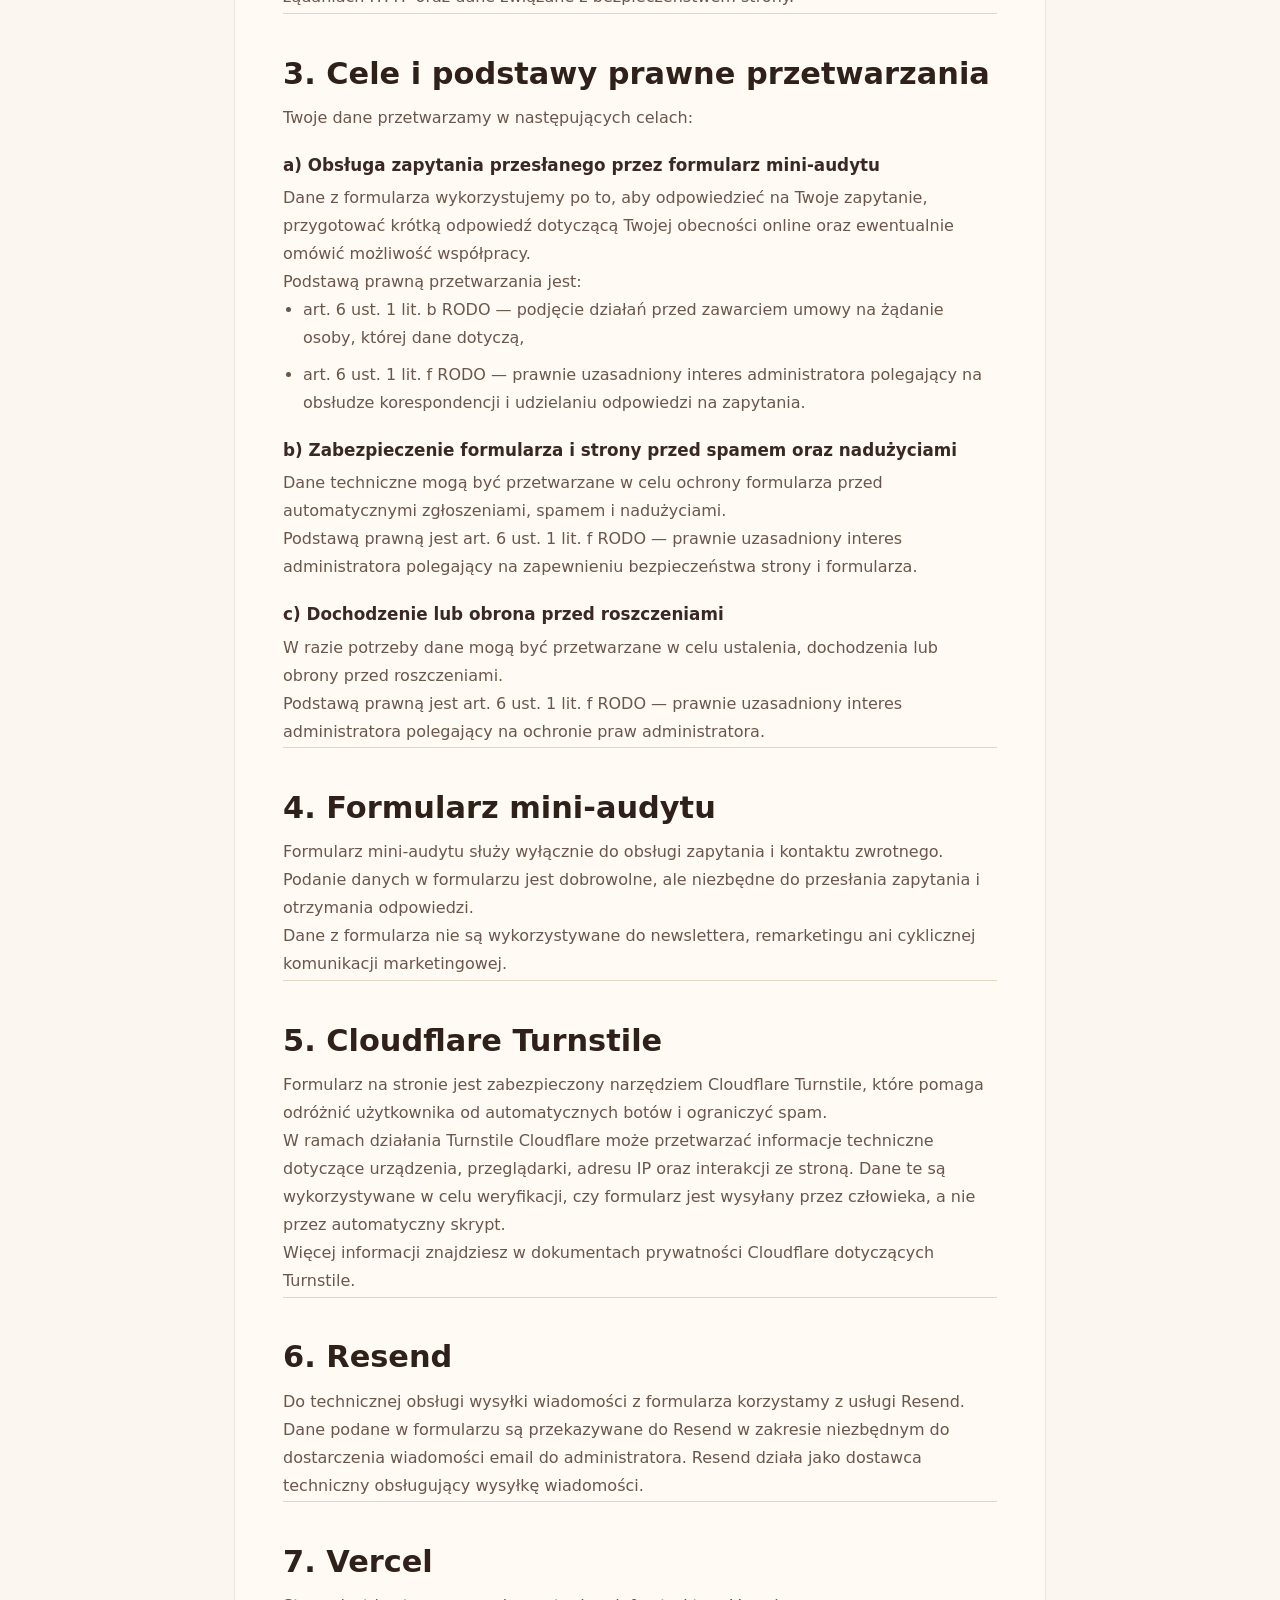
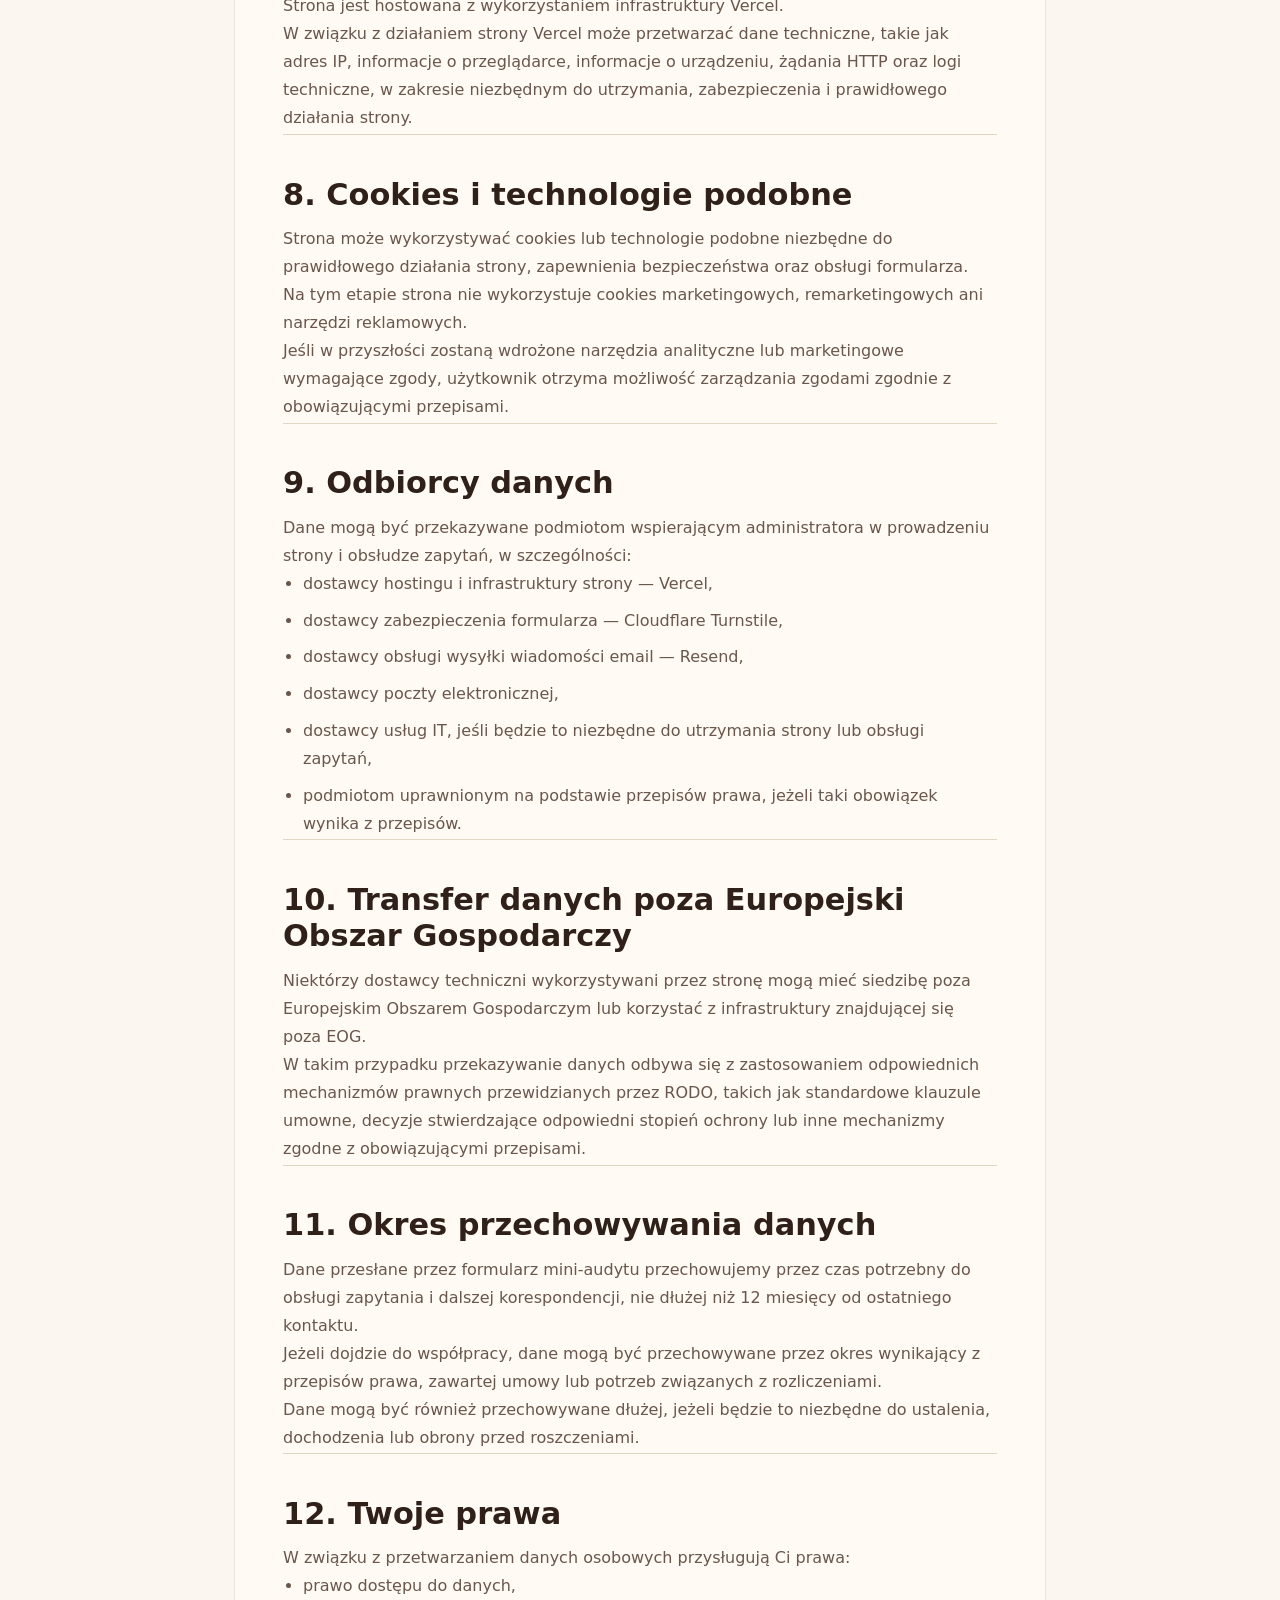
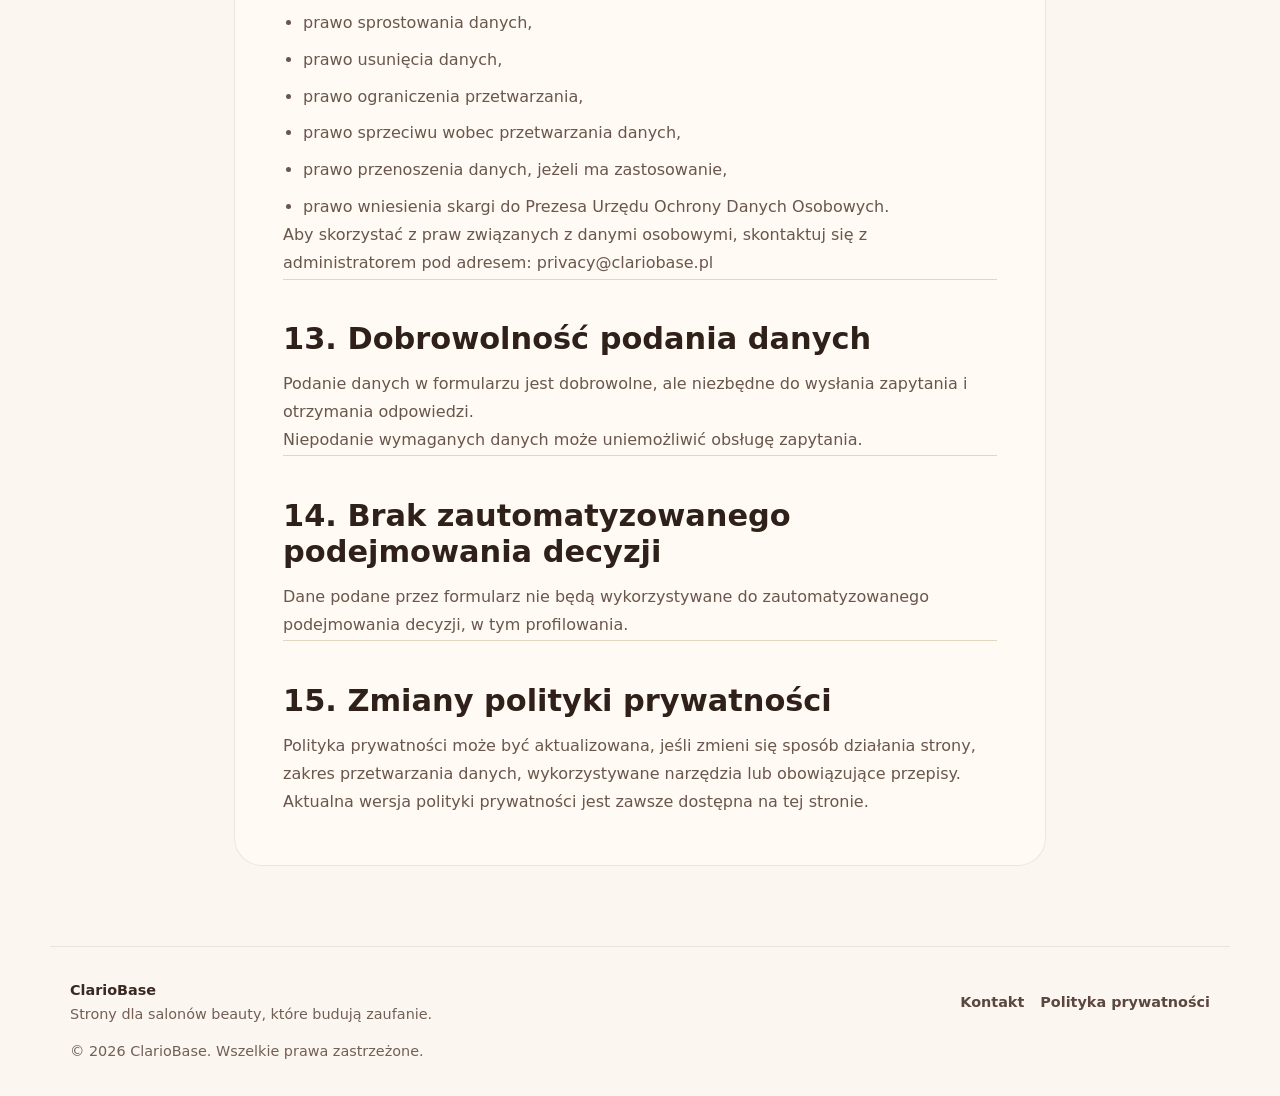
==== commit e1ed0f45: "Add ClarioBase logo and favicon assets" ====
--- a/polityka-prywatnosci.html
+++ b/polityka-prywatnosci.html
@@ -10,7 +10,10 @@
     />
     <meta name="robots" content="index, follow" />
     <link rel="canonical" href="https://clariobase.pl/polityka-prywatnosci.html" />
+    <link rel="icon" href="favicon.ico" sizes="any" />
     <link rel="icon" href="favicon.svg" type="image/svg+xml" />
+    <link rel="apple-touch-icon" href="apple-touch-icon.png" />
+    <link rel="manifest" href="site.webmanifest" />
     <link rel="stylesheet" href="styles.css" />
   </head>
   <body class="privacy-page">
@@ -18,9 +21,14 @@
 
     <header class="site-header">
       <nav class="nav" aria-label="Główna nawigacja">
-        <a class="brand" href="index.html#top" aria-label="ClarioBase - strona główna">
-          <img src="favicon.svg" width="38" height="38" alt="" />
-          <span>ClarioBase</span>
+        <a class="site-logo" href="index.html" aria-label="ClarioBase — strona główna">
+          <img
+            src="assets/clariobase-logo-clarity-frame.webp"
+            alt="ClarioBase"
+            width="185"
+            height="43"
+            decoding="async"
+          />
         </a>
         <div class="nav-links">
           <a href="index.html#top">Wróć do strony głównej</a>
--- a/styles.css
+++ b/styles.css
@@ -135,7 +135,7 @@
   gap: 1.5rem;
 }
 
-.brand,
+.site-logo,
 .nav-links,
 .hero-actions,
 .site-footer {
@@ -143,16 +143,16 @@
   align-items: center;
 }
 
-.brand {
-  gap: .75rem;
-  color: var(--ink);
-  font-weight: 900;
+.site-logo {
+  flex: 0 0 auto;
   text-decoration: none;
 }
 
-.brand img {
-  border-radius: 12px;
-  box-shadow: var(--shadow-soft);
+.site-logo img {
+  display: block;
+  width: 185px;
+  height: auto;
+  max-width: 100%;
 }
 
 .nav-links {
@@ -481,6 +481,16 @@
   grid-column: 1 / -1;
 }
 
+.problem-copy h2 {
+  margin-bottom: 1.2rem;
+  line-height: 1.08;
+}
+
+.problem-copy p {
+  margin-top: 0;
+  line-height: 1.7;
+}
+
 .problem-list {
   padding: 1.2rem;
   border-radius: 22px;
@@ -1061,6 +1071,10 @@
 
   .nav {
     min-height: 72px;
+  }
+
+  .site-logo img {
+    width: 150px;
   }
 
   .nav-toggle {
@@ -1207,19 +1221,27 @@
   }
 
   .problem {
-    padding-top: 2.4rem;
+    padding-top: 4rem;
+    padding-bottom: 4rem;
+  }
+
+  .problem-card {
+    padding: 2rem 1.25rem;
   }
 
   .problem-copy h2 {
-    font-size: clamp(2rem, 8.5vw, 2.85rem);
+    margin-bottom: 1.35rem;
+    font-size: clamp(2.45rem, 11vw, 4rem);
     line-height: 1.08;
+    letter-spacing: 0;
   }
 
   .problem-copy p {
     max-width: 100%;
-    margin-top: 1rem;
-    font-size: .98rem;
-    line-height: 1.65;
+    margin-top: 0;
+    font-size: 1rem;
+    line-height: 1.75;
+    transform: none;
   }
 
   .problem-list {
@@ -1306,6 +1328,12 @@
     font-size: clamp(1.72rem, 7.6vw, 2.25rem);
   }
 
+  .problem-copy h2 {
+    margin-bottom: 1.25rem;
+    font-size: clamp(2.25rem, 12vw, 3.4rem);
+    line-height: 1.1;
+  }
+
   .cf-turnstile {
     transform: scale(.94);
     transform-origin: center;
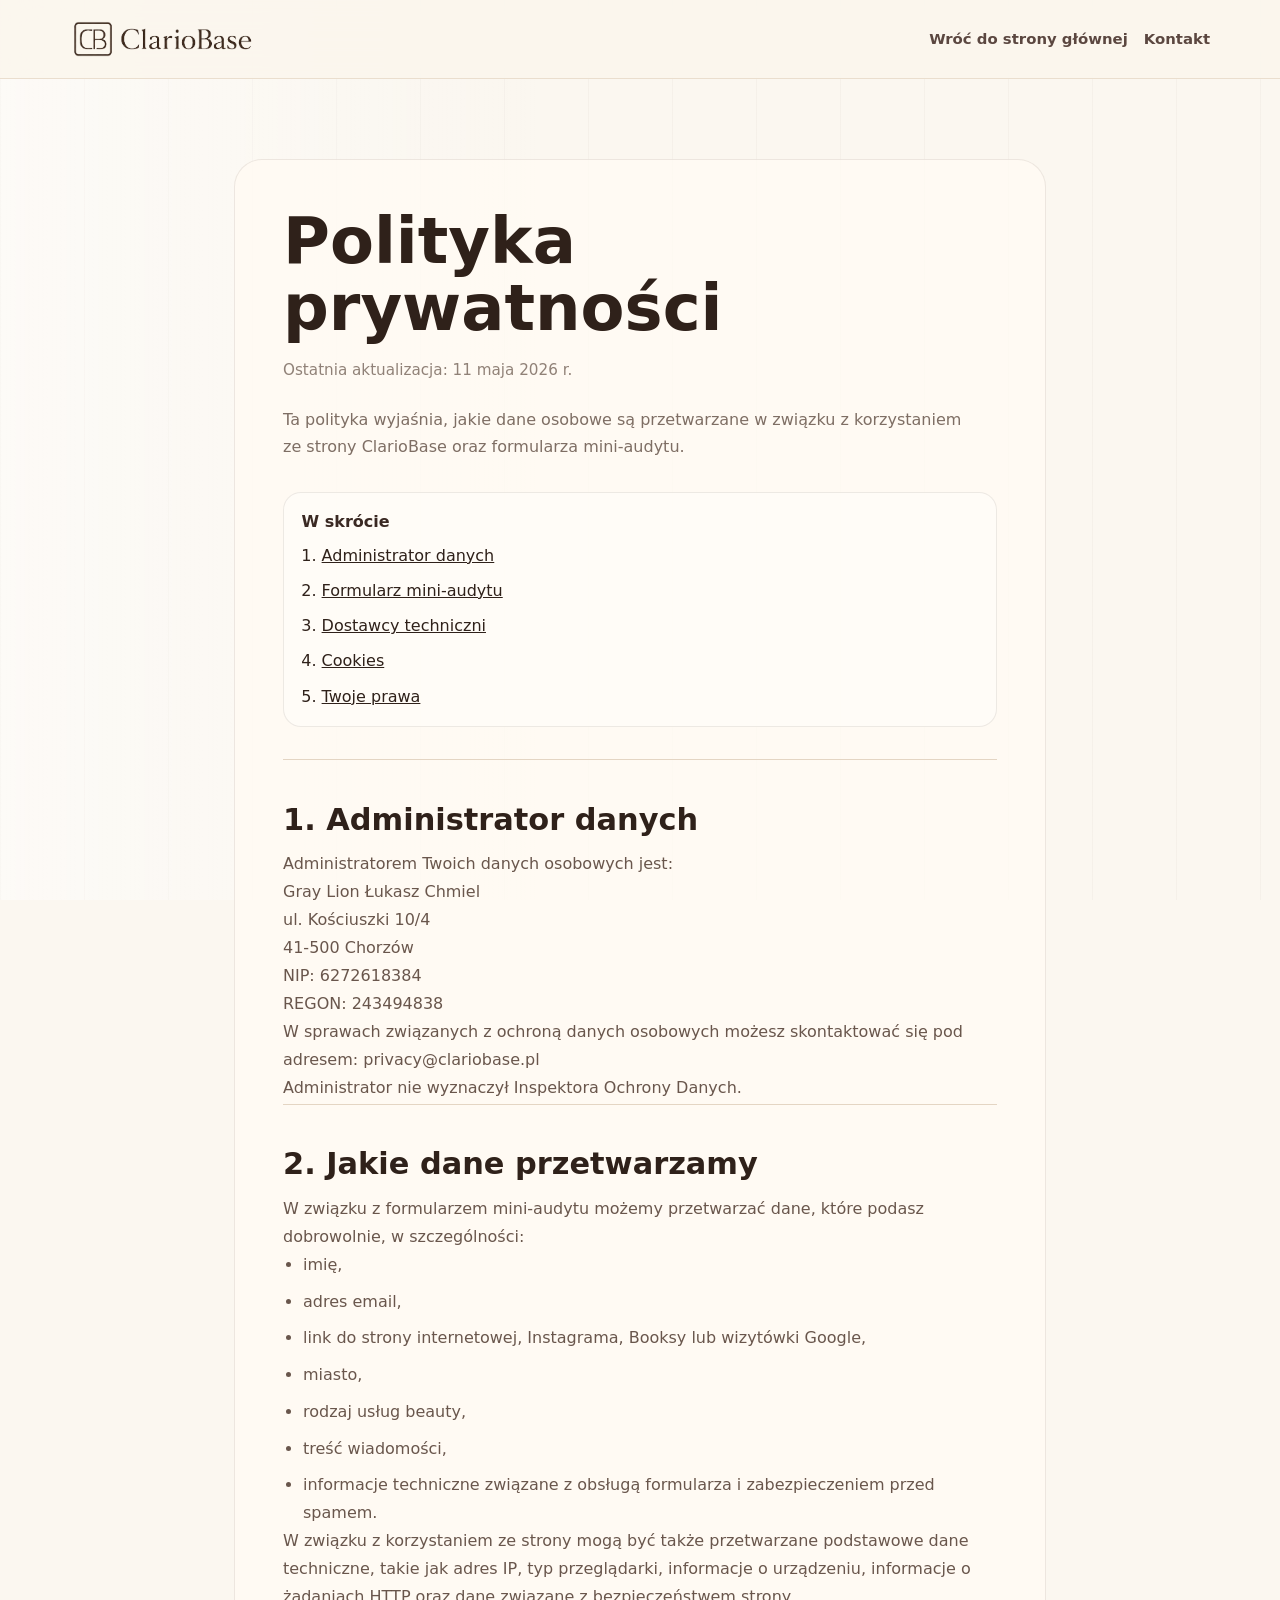
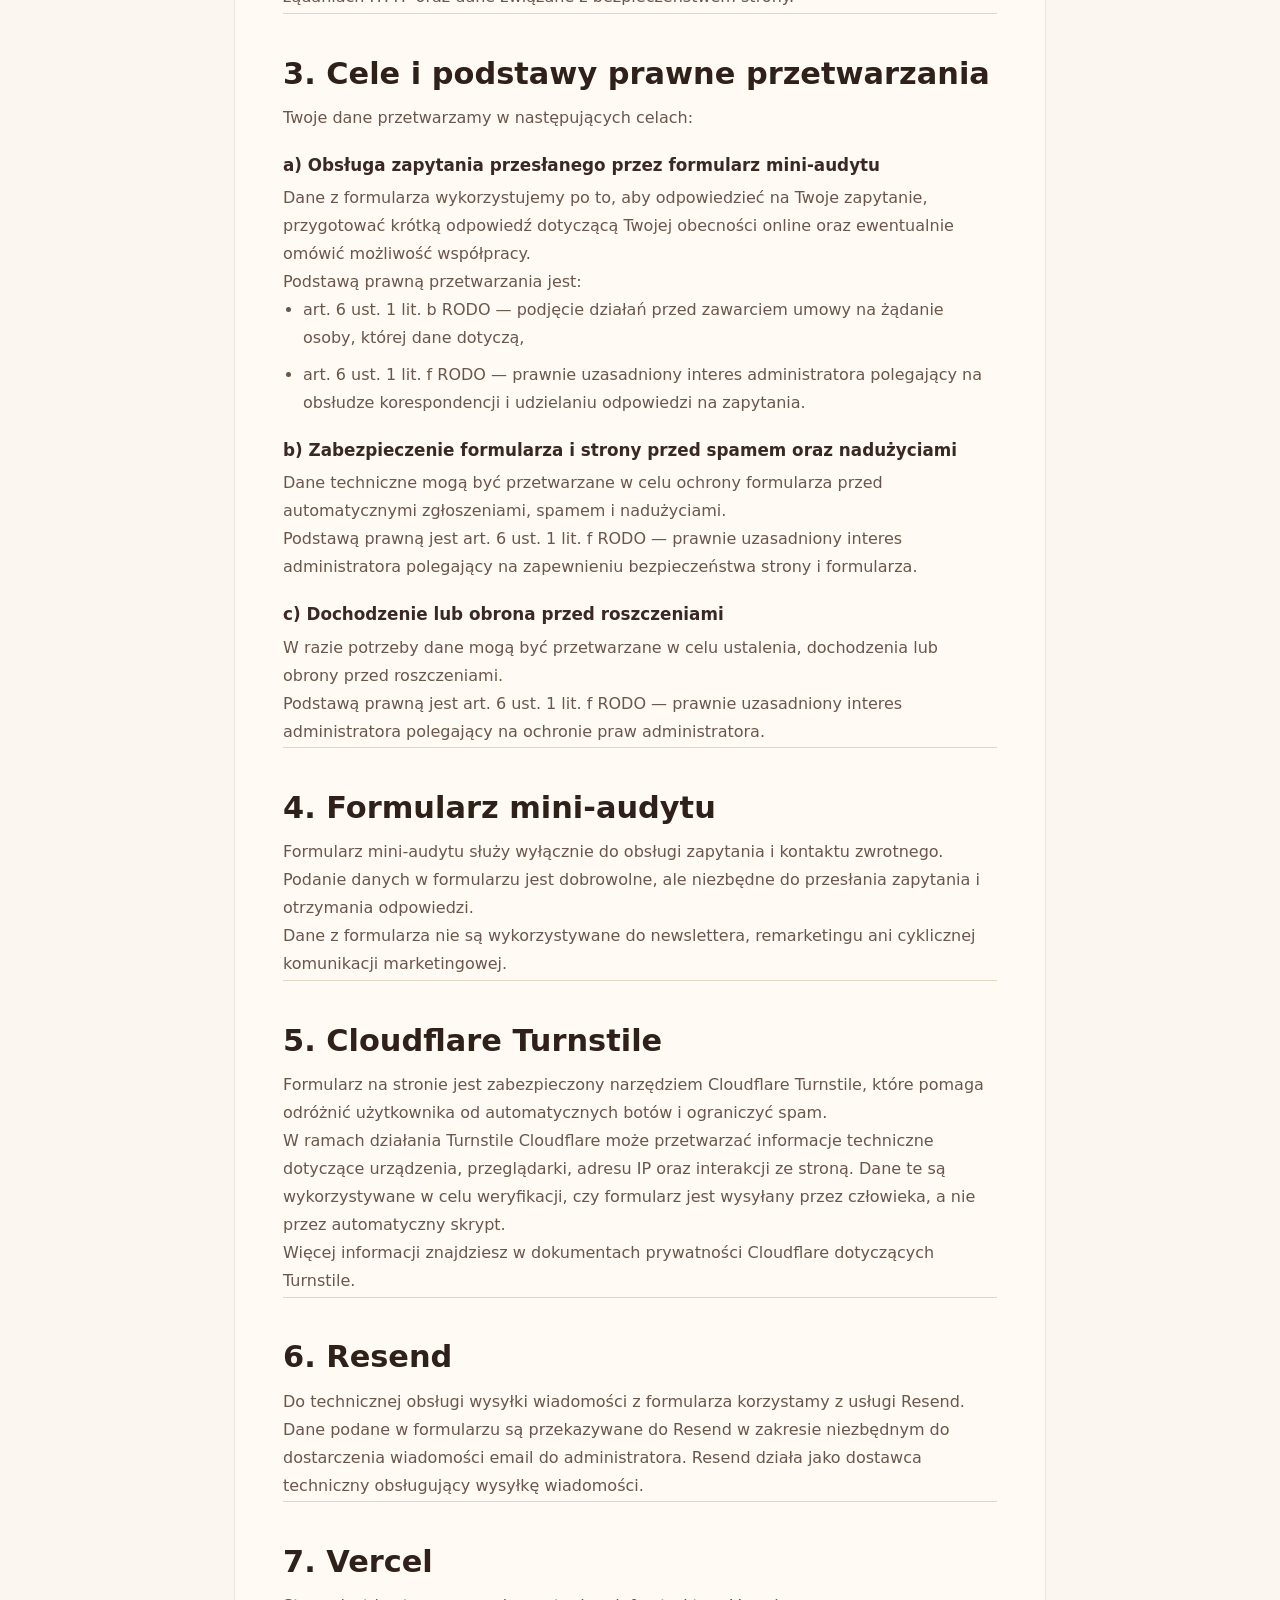
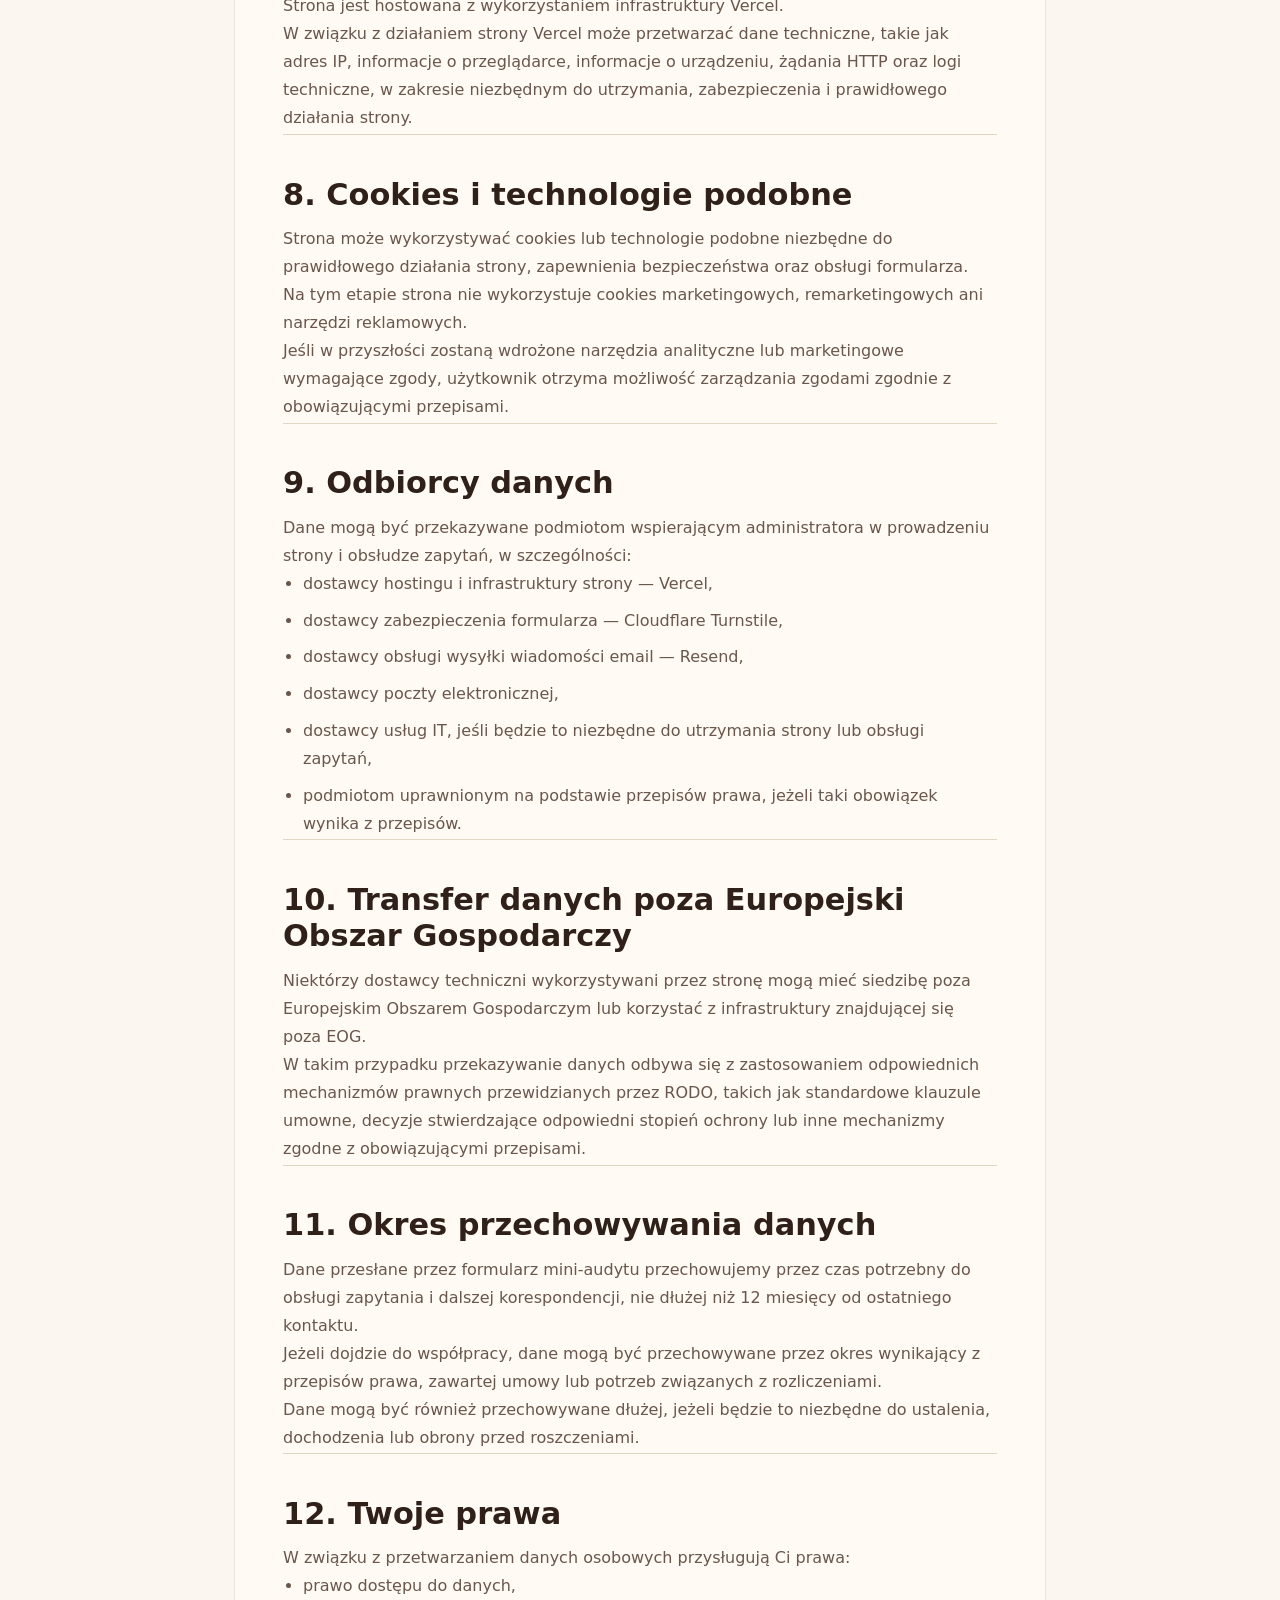
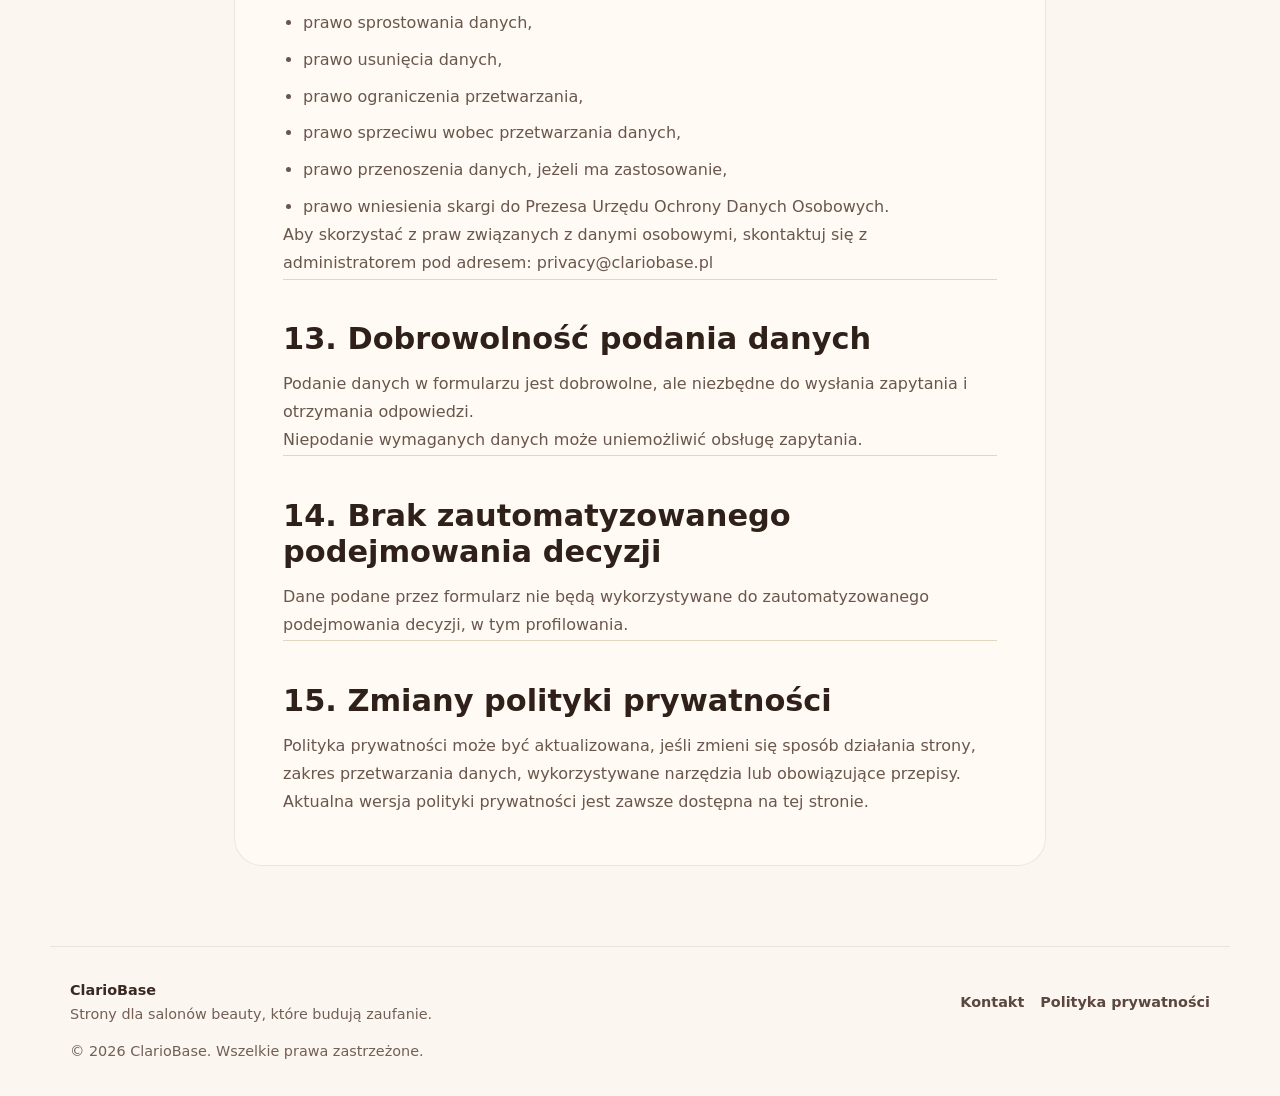
==== commit 1757fb9f: "Use transparent logo in header" ====
--- a/polityka-prywatnosci.html
+++ b/polityka-prywatnosci.html
@@ -23,10 +23,10 @@
       <nav class="nav" aria-label="Główna nawigacja">
         <a class="site-logo" href="index.html" aria-label="ClarioBase — strona główna">
           <img
-            src="assets/clariobase-logo-clarity-frame.webp"
+            src="assets/clariobase-logo-transparent.webp"
             alt="ClarioBase"
             width="185"
-            height="43"
+            height="39"
             decoding="async"
           />
         </a>
--- a/styles.css
+++ b/styles.css
@@ -146,6 +146,7 @@
 .site-logo {
   flex: 0 0 auto;
   text-decoration: none;
+  background: transparent;
 }
 
 .site-logo img {
@@ -153,6 +154,7 @@
   width: 185px;
   height: auto;
   max-width: 100%;
+  background: transparent;
 }
 
 .nav-links {
@@ -696,33 +698,162 @@
   border-top: 6px solid var(--gold);
 }
 
-.about {
-  padding: clamp(1.4rem, 4vw, 3rem);
+.about-card {
+  max-width: 1120px;
+  margin: 0 auto;
+  padding: clamp(2rem, 5vw, 4rem);
+  border: 1px solid rgba(85, 62, 49, .12);
+  border-radius: 32px;
+  background: rgba(255, 250, 243, .72);
+}
+
+.about-card h2 {
+  max-width: 780px;
+  margin-top: .8rem;
+}
+
+.about-copy {
+  max-width: 860px;
+  margin-top: 1.4rem;
+}
+
+.about-copy p {
+  color: rgba(76, 55, 44, .78);
+  font-size: 1rem;
+  line-height: 1.75;
+}
+
+.about-copy p + p {
+  margin-top: .85rem;
+}
+
+.about-points {
+  margin-top: 2rem;
   display: grid;
-  grid-template-columns: auto minmax(0, 1fr);
-  gap: clamp(1.2rem, 4vw, 2.4rem);
+  grid-template-columns: repeat(3, minmax(0, 1fr));
+  gap: .85rem;
+}
+
+.about-point {
+  padding: 1rem 1.1rem;
+  border: 1px solid rgba(85, 62, 49, .10);
+  border-radius: 20px;
+  background: rgba(255, 255, 255, .42);
+}
+
+.about-point strong {
+  display: block;
+  color: #2f211a;
+  font-size: .95rem;
+}
+
+.about-point span {
+  display: block;
+  margin-top: .3rem;
+  color: rgba(76, 55, 44, .64);
+  font-size: .86rem;
+  line-height: 1.45;
+}
+
+.process-section,
+.proof-section,
+.faq-section {
+  max-width: none;
+  padding-left: max(1.25rem, calc((100vw - 1180px) / 2 + 1.25rem));
+  padding-right: max(1.25rem, calc((100vw - 1180px) / 2 + 1.25rem));
+}
+
+.process-steps,
+.proof-grid,
+.faq-grid {
+  display: grid;
+  gap: 1rem;
+}
+
+.process-steps {
+  max-width: 1180px;
+  margin: 0 auto;
+  grid-template-columns: repeat(3, minmax(0, 1fr));
+  align-items: stretch;
+}
+
+.process-step,
+.proof-item,
+.faq-item {
+  border: 1px solid rgba(85, 62, 49, .10);
+  border-radius: 22px;
+  background: rgba(255, 250, 243, .64);
+}
+
+.process-step {
+  padding: 1.25rem;
+}
+
+.process-number {
+  min-width: 2.45rem;
+  height: 2.45rem;
+  margin-bottom: 1rem;
+  display: inline-flex;
   align-items: center;
-}
-
-.about-mark {
-  width: clamp(92px, 12vw, 136px);
-  height: clamp(92px, 12vw, 136px);
-  display: grid;
-  place-items: center;
-  border-radius: 30px;
-  color: var(--cream);
-  background: linear-gradient(135deg, var(--ink), var(--mocha));
-  box-shadow: var(--shadow);
-  font-size: clamp(3rem, 7vw, 5rem);
+  justify-content: center;
+  border-radius: 999px;
+  color: var(--ink);
+  background: rgba(238, 220, 195, .72);
+  font-size: .82rem;
   font-weight: 900;
-}
-
-.about h2 {
-  margin: .55rem 0 1rem;
-}
-
-.about p + p {
-  margin-top: .85rem;
+  letter-spacing: .04em;
+}
+
+.process-step h3,
+.proof-item h3,
+.faq-item h3 {
+  color: var(--ink);
+  font-size: 1.05rem;
+  line-height: 1.25;
+}
+
+.process-step p,
+.proof-item p,
+.faq-item p {
+  margin-top: .65rem;
+  color: rgba(76, 55, 44, .72);
+  font-size: .95rem;
+  line-height: 1.65;
+}
+
+.proof-card {
+  max-width: 1180px;
+  margin: 0 auto;
+  padding: clamp(1.6rem, 4vw, 3rem);
+  border: 1px solid rgba(85, 62, 49, .10);
+  border-radius: 32px;
+  background:
+    radial-gradient(circle at top right, rgba(220, 188, 148, .22), transparent 34%),
+    rgba(255, 250, 243, .72);
+}
+
+.proof-card .section-heading {
+  margin-left: 0;
+  margin-right: 0;
+}
+
+.proof-card .section-heading p + p {
+  margin-top: .75rem;
+}
+
+.proof-grid {
+  grid-template-columns: repeat(3, minmax(0, 1fr));
+}
+
+.proof-item,
+.faq-item {
+  padding: 1.15rem;
+}
+
+.faq-grid {
+  max-width: 1180px;
+  margin: 0 auto;
+  grid-template-columns: repeat(2, minmax(0, 1fr));
 }
 
 .contact {
@@ -851,10 +982,14 @@
   display: flex;
   gap: .65rem;
   align-items: flex-start;
-  margin: .75rem 0 1.25rem;
+  margin: .75rem 0 0;
   color: rgba(76, 55, 44, .78);
   font-size: .88rem;
   line-height: 1.55;
+}
+
+.form-consent.has-error {
+  color: rgba(76, 55, 44, .9);
 }
 
 .form-consent input {
@@ -863,6 +998,22 @@
   height: 18px;
   margin-top: .2rem;
   accent-color: var(--sage-dark);
+}
+
+.form-consent.has-error input {
+  outline: 2px solid rgba(143, 63, 50, .35);
+  outline-offset: 2px;
+}
+
+.field-error {
+  margin: .35rem 0 .85rem 2rem;
+  color: #8f3f32;
+  font-size: .84rem;
+  line-height: 1.45;
+}
+
+.field-error:empty {
+  display: none;
 }
 
 .form-security-note {
@@ -892,24 +1043,35 @@
 }
 
 .form-status {
-  margin: 0;
+  margin-top: 1rem;
   color: var(--muted);
-  font-size: .9rem;
-  line-height: 1.5;
+  font-size: .92rem;
+  line-height: 1.55;
+  text-align: center;
 }
 
 .form-status:empty {
   display: none;
 }
 
+.form-status--success,
+.form-status.success,
 .form-status.is-success {
-  color: var(--sage-dark);
-  font-weight: 800;
-}
-
+  padding: .85rem 1rem;
+  border: 1px solid rgba(63, 111, 84, .14);
+  border-radius: 16px;
+  color: #3f6f54;
+  background: rgba(63, 111, 84, .08);
+}
+
+.form-status--error,
+.form-status.error,
 .form-status.is-error {
-  color: #8c3f32;
-  font-weight: 800;
+  padding: .85rem 1rem;
+  border: 1px solid rgba(143, 63, 50, .13);
+  border-radius: 16px;
+  color: #8f3f32;
+  background: rgba(143, 63, 50, .07);
 }
 
 .contact-form .button {
@@ -1267,8 +1429,41 @@
   }
 
   .problem-card,
-  .about,
   .contact {
+    border-radius: 26px;
+  }
+
+  .about-card {
+    padding: 2rem 1.25rem;
+    border-radius: 26px;
+  }
+
+  .about-points {
+    grid-template-columns: 1fr;
+  }
+
+  .process-section,
+  .proof-section,
+  .faq-section {
+    padding-left: 1rem;
+    padding-right: 1rem;
+  }
+
+  .process-steps,
+  .proof-grid,
+  .faq-grid {
+    grid-template-columns: 1fr;
+  }
+
+  .process-step,
+  .proof-item,
+  .faq-item {
+    padding: 1rem;
+    border-radius: 20px;
+  }
+
+  .proof-card {
+    padding: 2rem 1.25rem;
     border-radius: 26px;
   }
 
@@ -1294,7 +1489,10 @@
   .care-grid,
   .why-grid,
   .scope-grid,
-  .about {
+  .about,
+  .process-steps,
+  .proof-grid,
+  .faq-grid {
     grid-template-columns: 1fr;
   }
 
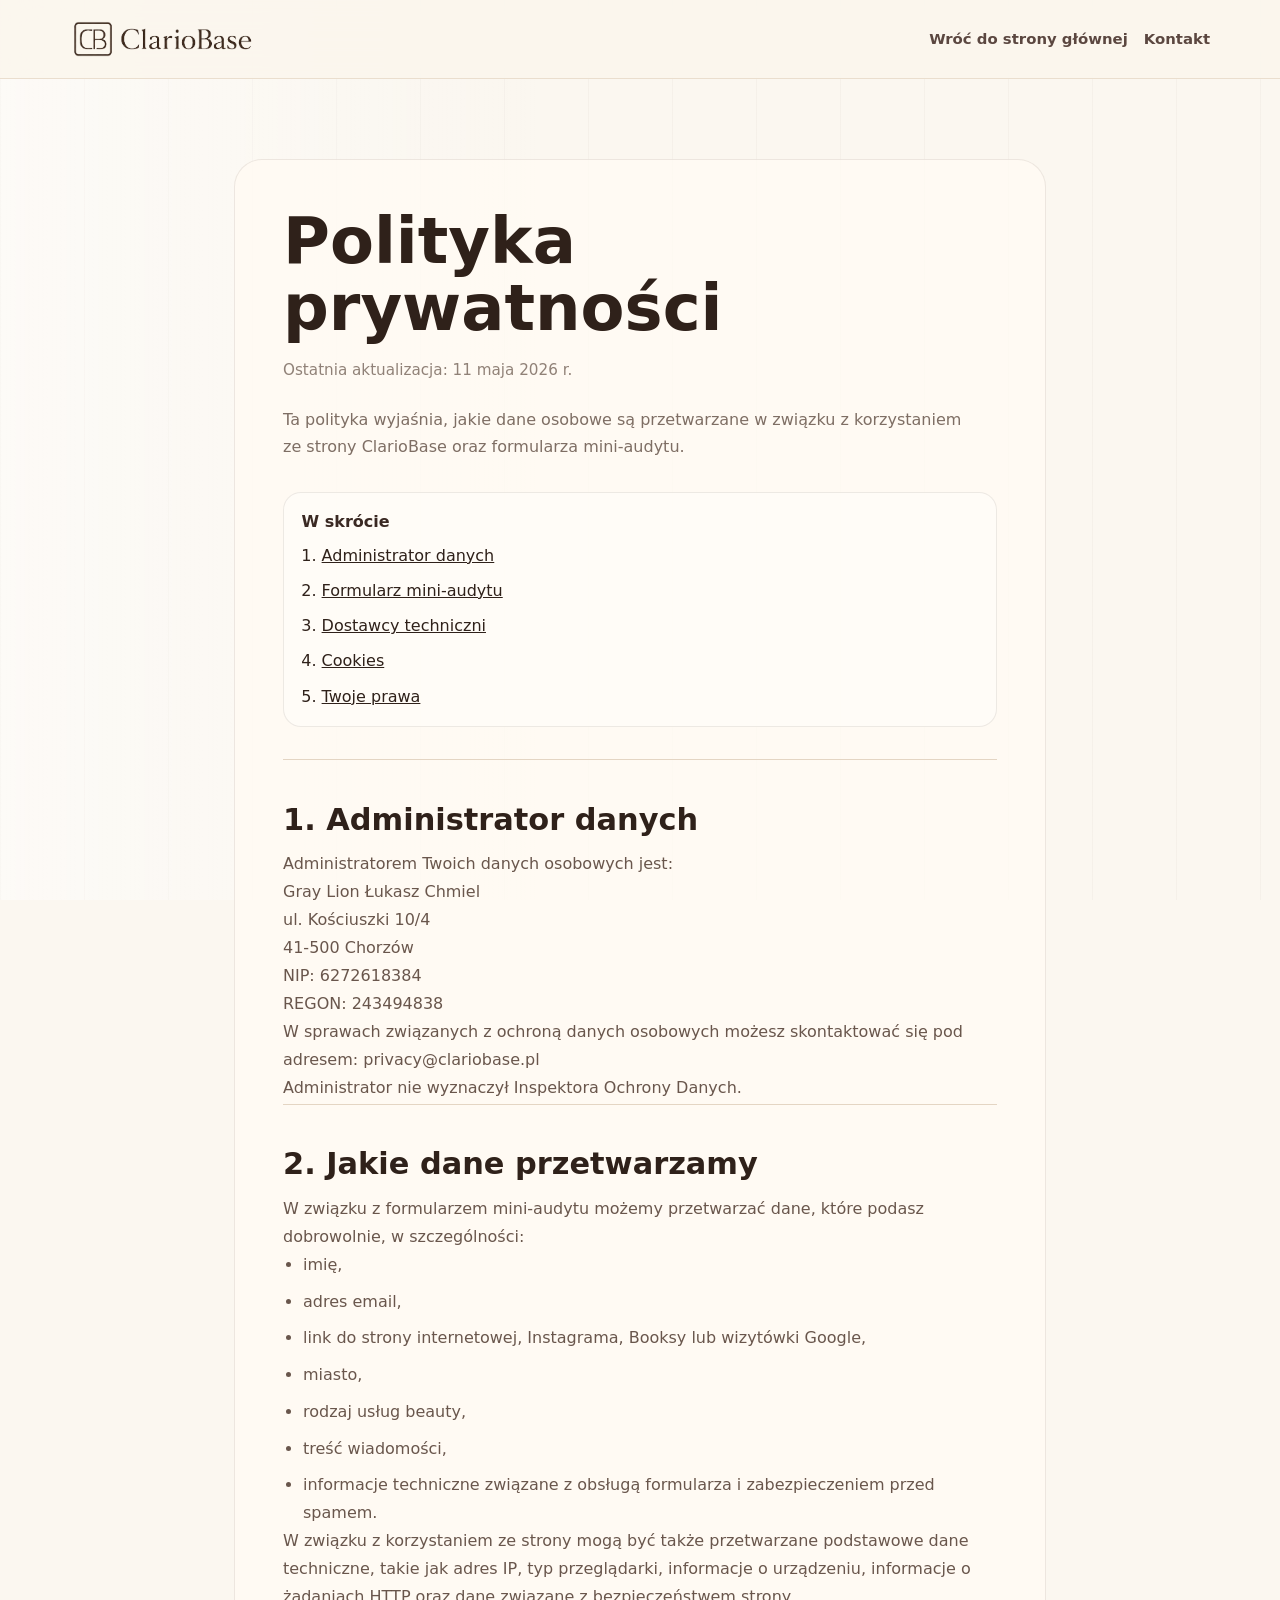
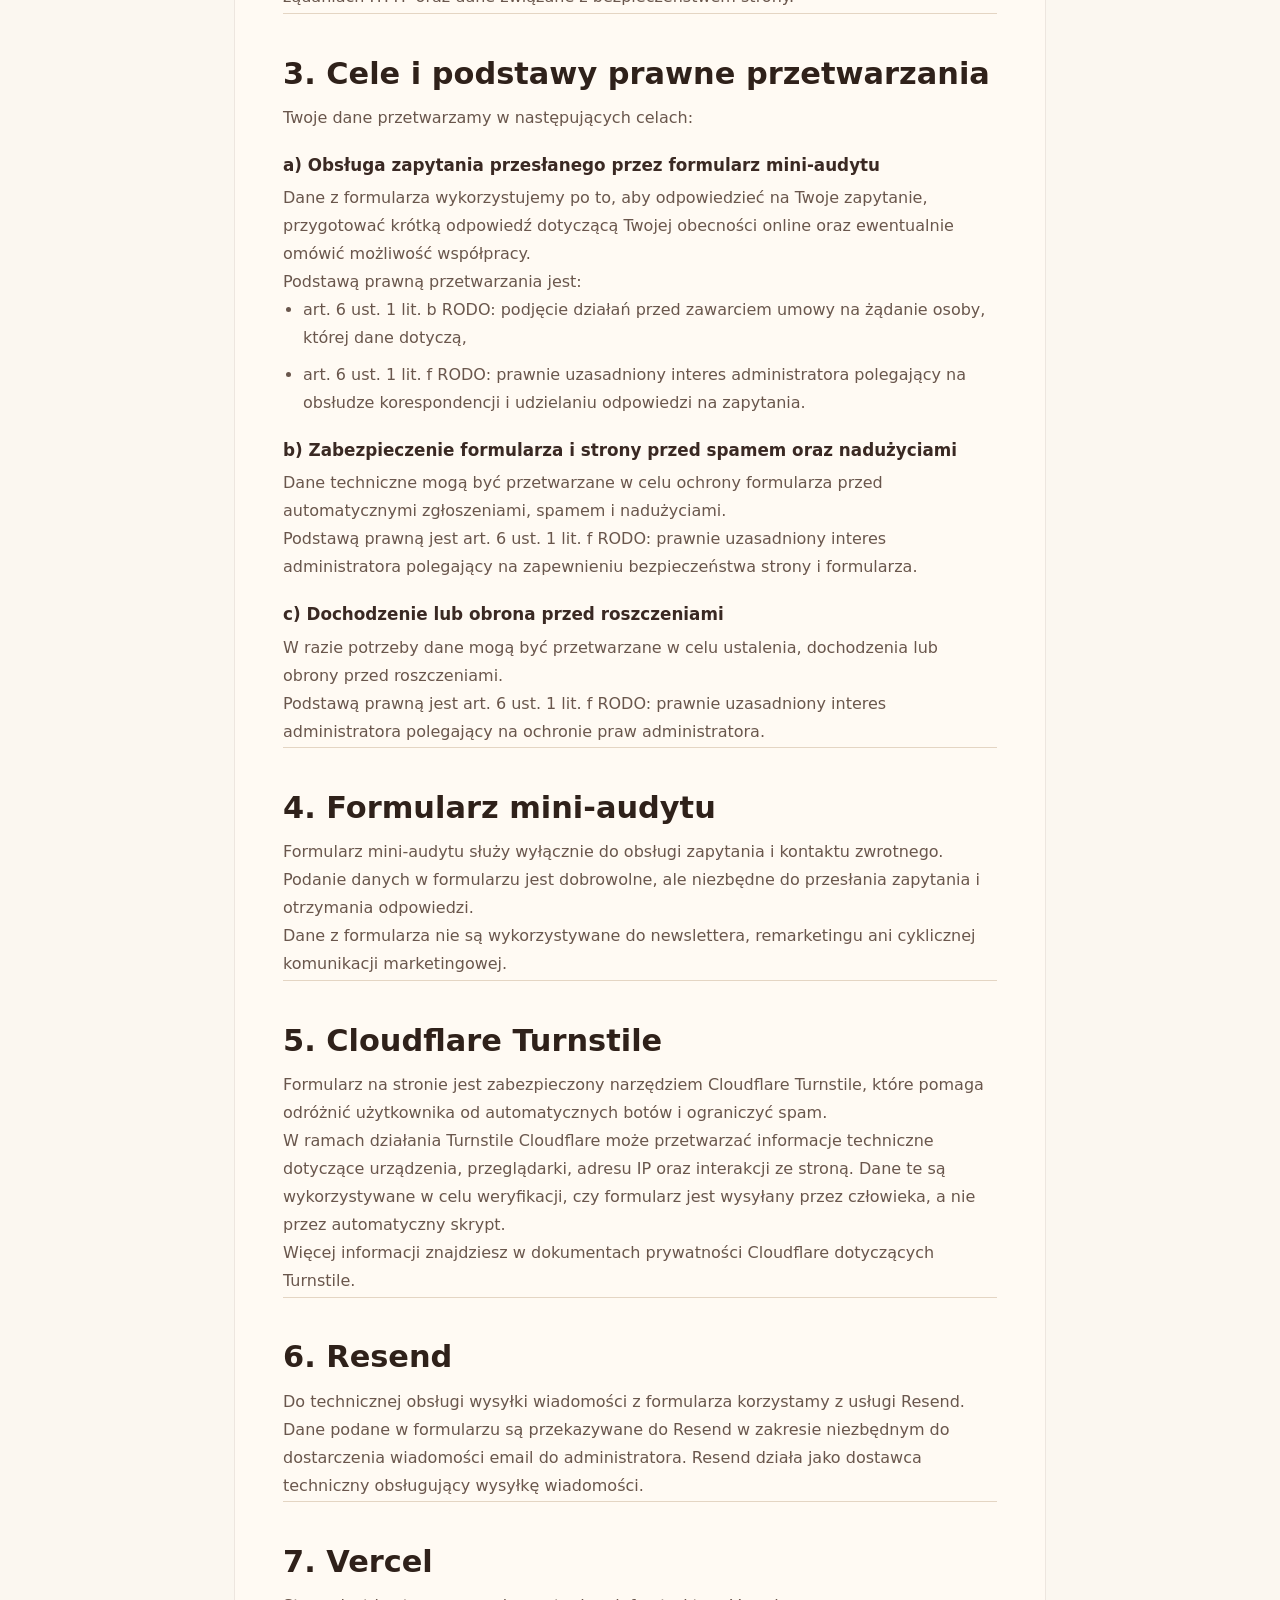
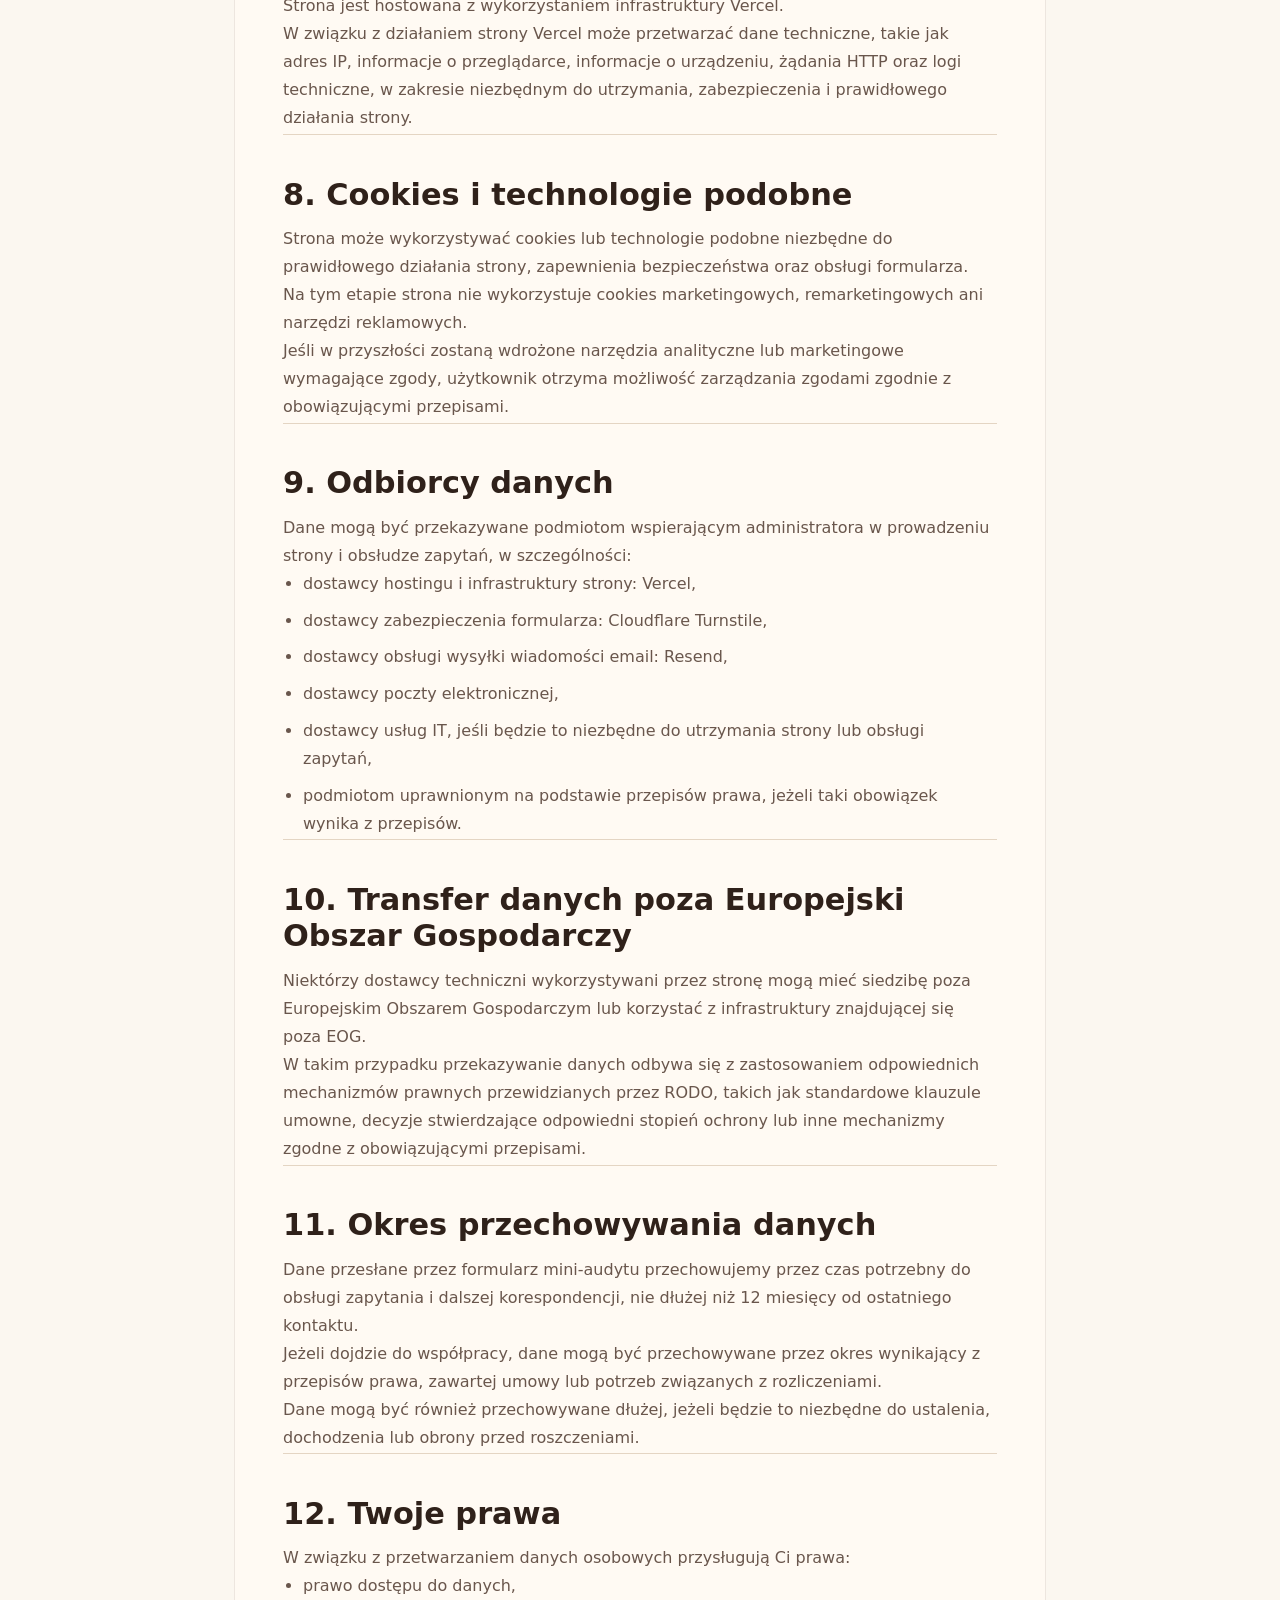
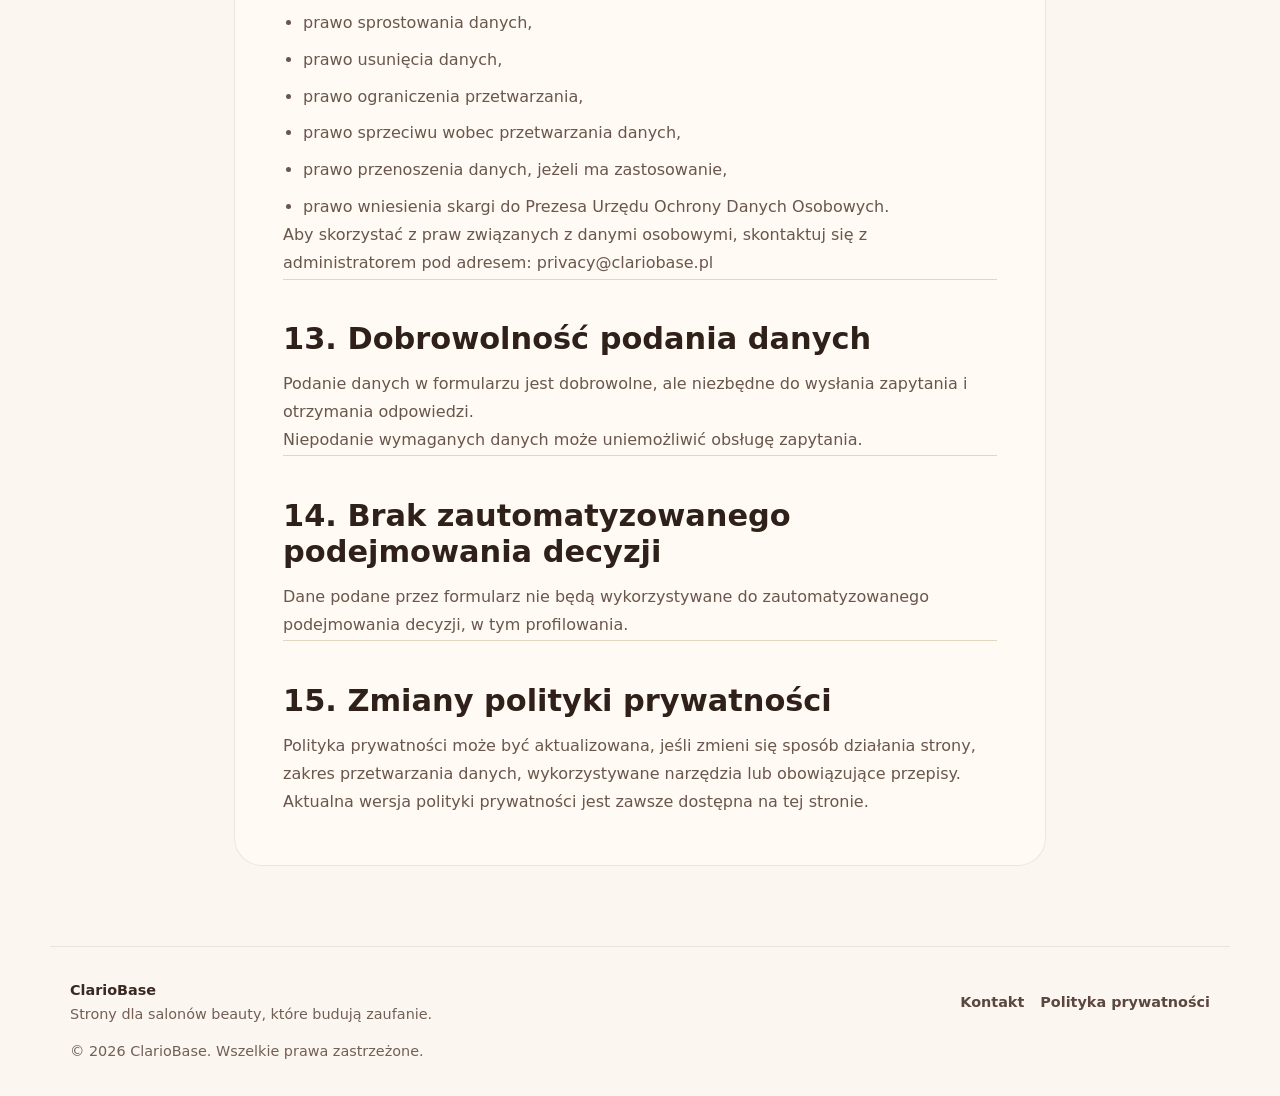
==== commit 82b4ac7a: "Update main page content and layout" ====
--- a/polityka-prywatnosci.html
+++ b/polityka-prywatnosci.html
@@ -3,7 +3,7 @@
   <head>
     <meta charset="utf-8" />
     <meta name="viewport" content="width=device-width, initial-scale=1" />
-    <title>Polityka prywatności — ClarioBase</title>
+    <title>Polityka prywatności - ClarioBase</title>
     <meta
       name="description"
       content="Informacje o przetwarzaniu danych osobowych, formularzu mini-audytu, cookies oraz dostawcach technicznych wykorzystywanych na stronie ClarioBase."
@@ -21,7 +21,7 @@
 
     <header class="site-header">
       <nav class="nav" aria-label="Główna nawigacja">
-        <a class="site-logo" href="index.html" aria-label="ClarioBase — strona główna">
+        <a class="site-logo" href="index.html" aria-label="ClarioBase, strona główna">
           <img
             src="assets/clariobase-logo-transparent.webp"
             alt="ClarioBase"
@@ -107,10 +107,10 @@
           <p>Podstawą prawną przetwarzania jest:</p>
           <ul>
             <li>
-              art. 6 ust. 1 lit. b RODO — podjęcie działań przed zawarciem umowy na żądanie osoby, której dane dotyczą,
+              art. 6 ust. 1 lit. b RODO: podjęcie działań przed zawarciem umowy na żądanie osoby, której dane dotyczą,
             </li>
             <li>
-              art. 6 ust. 1 lit. f RODO — prawnie uzasadniony interes administratora polegający na obsłudze
+              art. 6 ust. 1 lit. f RODO: prawnie uzasadniony interes administratora polegający na obsłudze
               korespondencji i udzielaniu odpowiedzi na zapytania.
             </li>
           </ul>
@@ -121,7 +121,7 @@
             i nadużyciami.
           </p>
           <p>
-            Podstawą prawną jest art. 6 ust. 1 lit. f RODO — prawnie uzasadniony interes administratora polegający na
+            Podstawą prawną jest art. 6 ust. 1 lit. f RODO: prawnie uzasadniony interes administratora polegający na
             zapewnieniu bezpieczeństwa strony i formularza.
           </p>
 
@@ -130,7 +130,7 @@
             W razie potrzeby dane mogą być przetwarzane w celu ustalenia, dochodzenia lub obrony przed roszczeniami.
           </p>
           <p>
-            Podstawą prawną jest art. 6 ust. 1 lit. f RODO — prawnie uzasadniony interes administratora polegający na
+            Podstawą prawną jest art. 6 ust. 1 lit. f RODO: prawnie uzasadniony interes administratora polegający na
             ochronie praw administratora.
           </p>
         </section>
@@ -200,9 +200,9 @@
             w szczególności:
           </p>
           <ul>
-            <li>dostawcy hostingu i infrastruktury strony — Vercel,</li>
-            <li>dostawcy zabezpieczenia formularza — Cloudflare Turnstile,</li>
-            <li>dostawcy obsługi wysyłki wiadomości email — Resend,</li>
+            <li>dostawcy hostingu i infrastruktury strony: Vercel,</li>
+            <li>dostawcy zabezpieczenia formularza: Cloudflare Turnstile,</li>
+            <li>dostawcy obsługi wysyłki wiadomości email: Resend,</li>
             <li>dostawcy poczty elektronicznej,</li>
             <li>dostawcy usług IT, jeśli będzie to niezbędne do utrzymania strony lub obsługi zapytań,</li>
             <li>podmiotom uprawnionym na podstawie przepisów prawa, jeżeli taki obowiązek wynika z przepisów.</li>
--- a/styles.css
+++ b/styles.css
@@ -745,6 +745,7 @@
   display: block;
   color: #2f211a;
   font-size: .95rem;
+  font-weight: 700;
 }
 
 .about-point span {
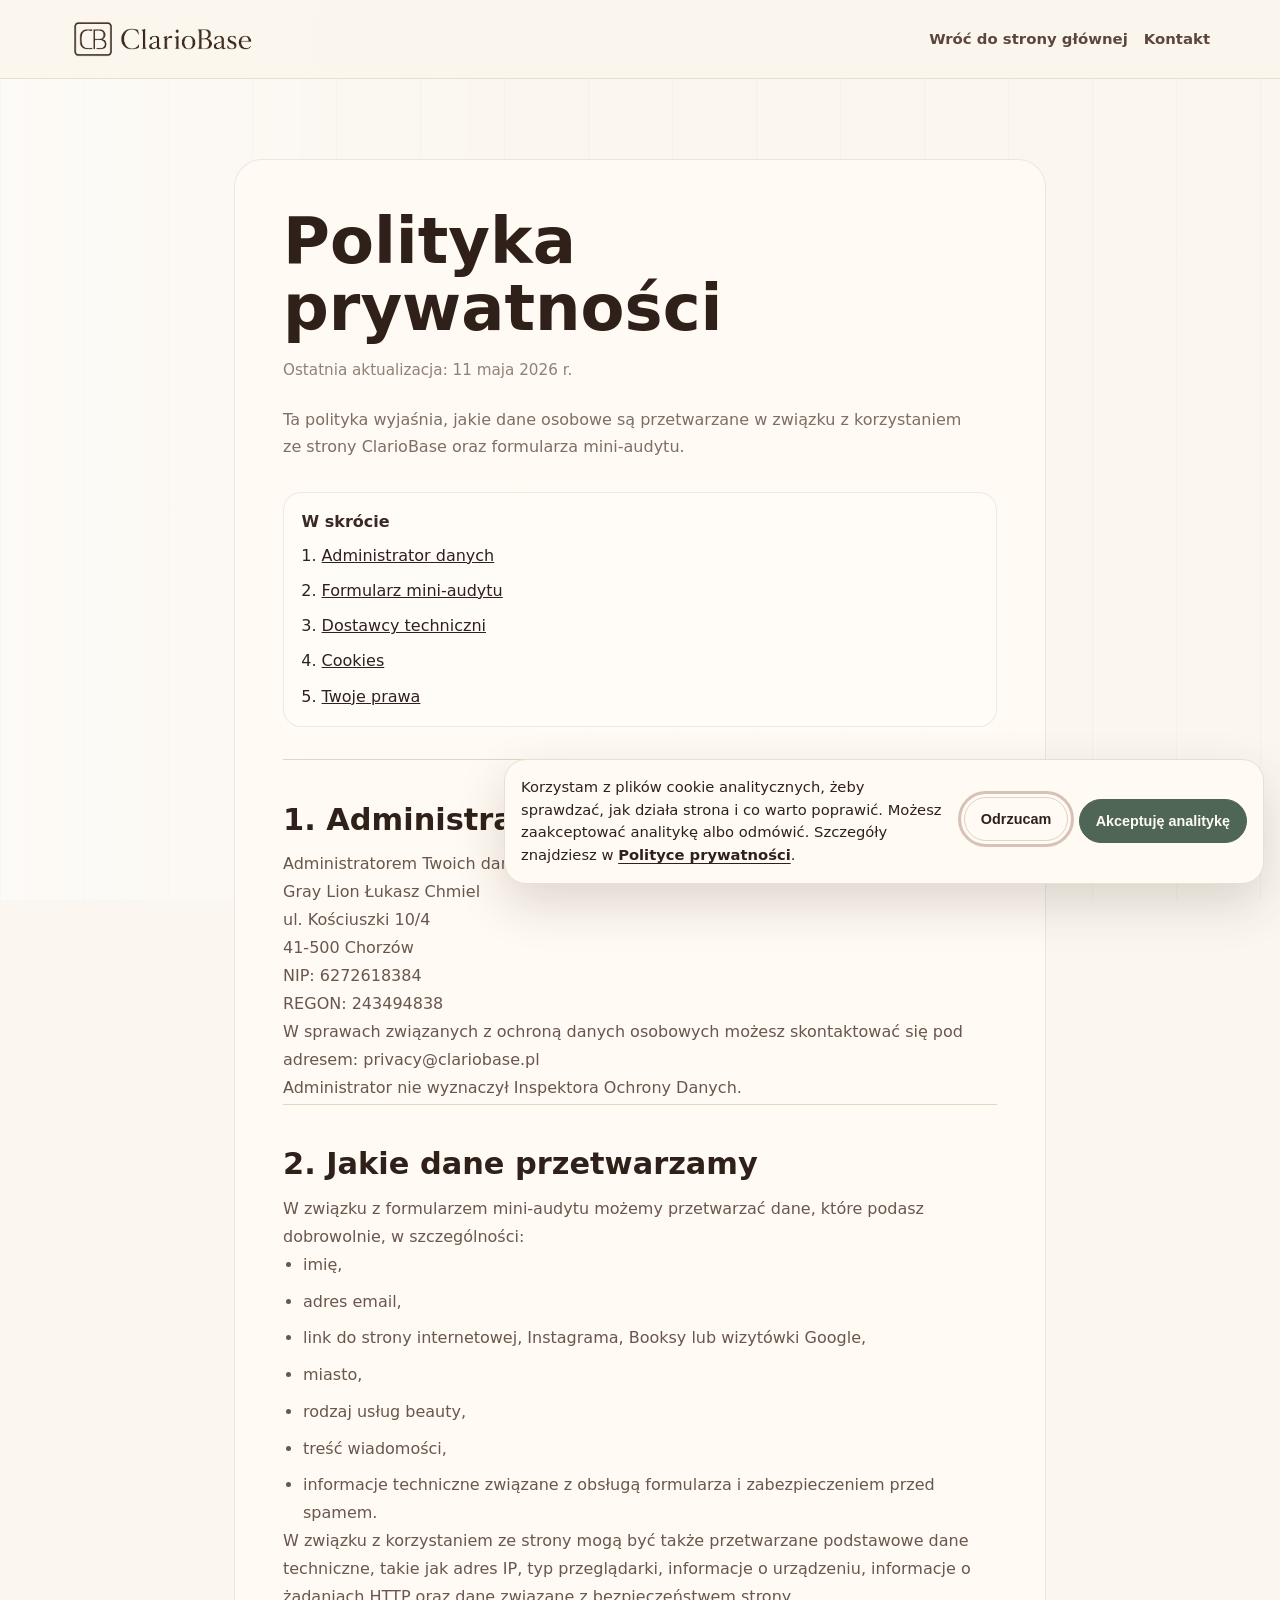
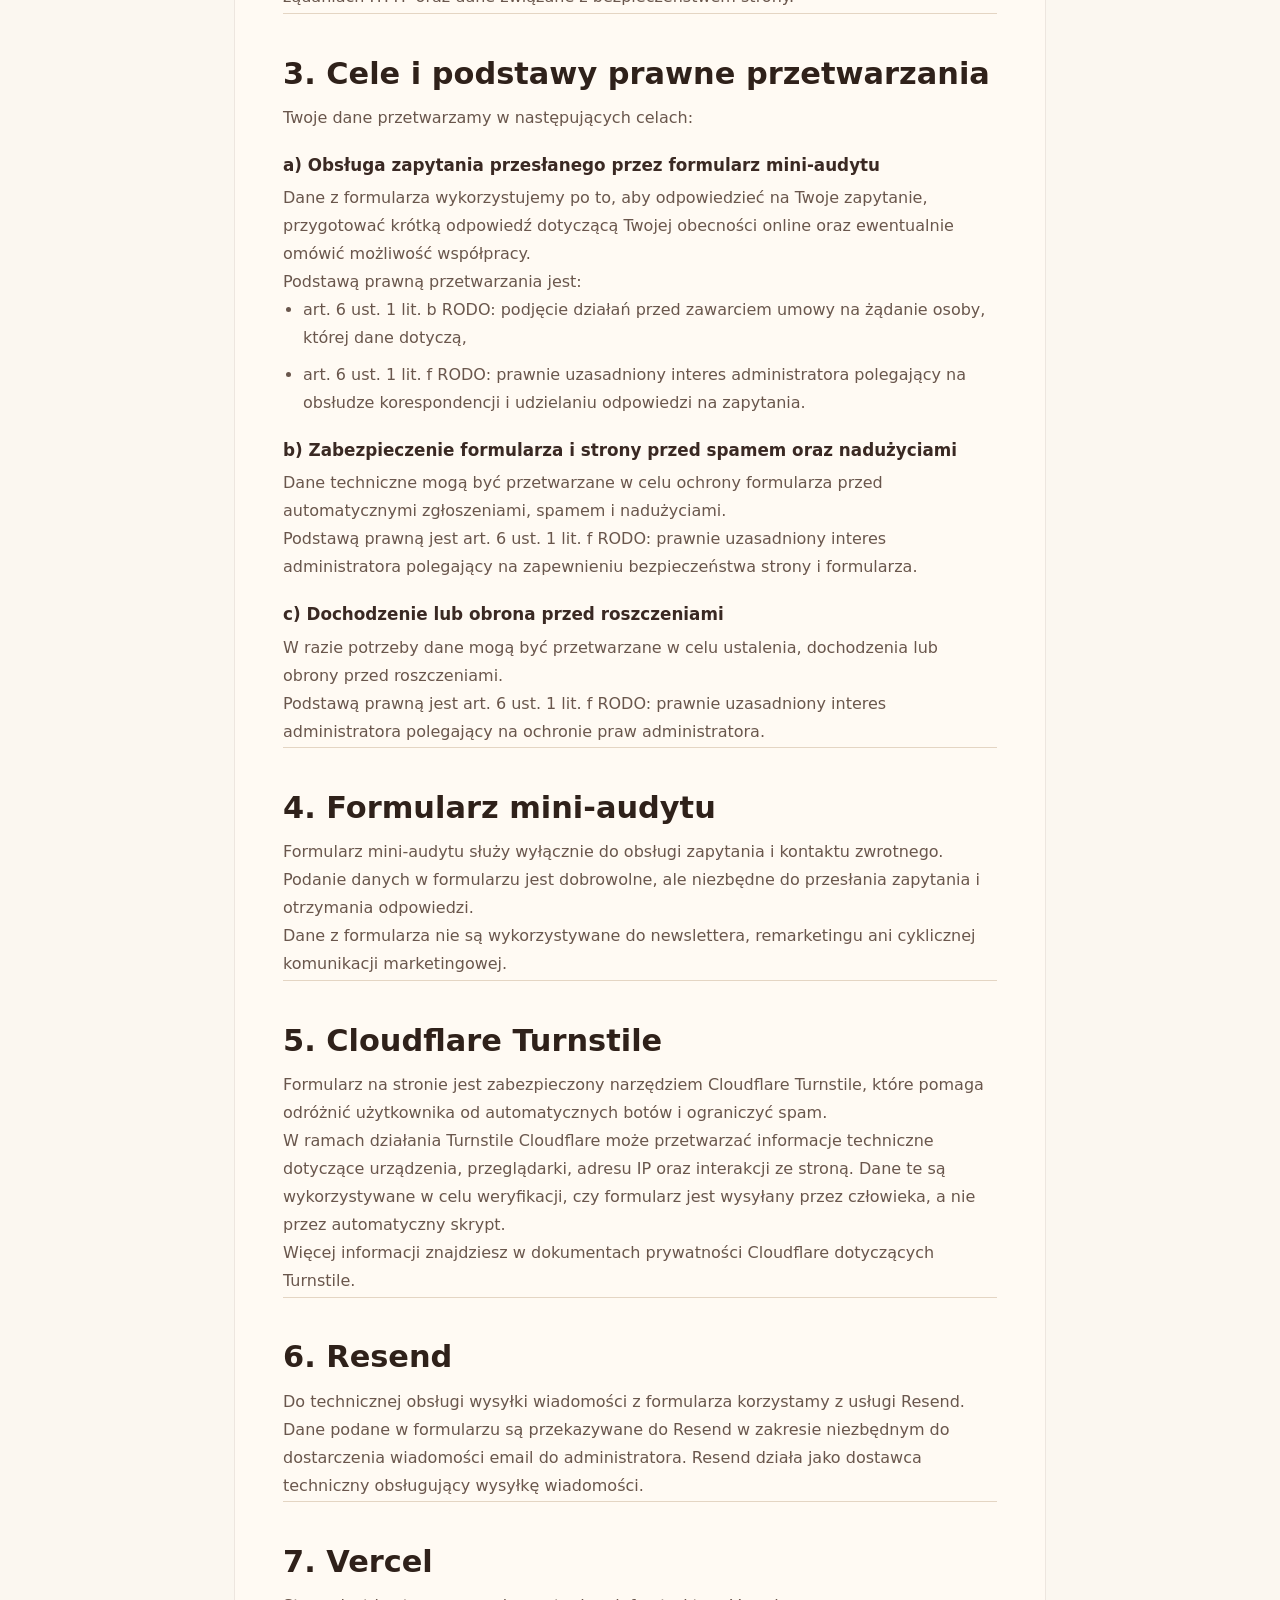
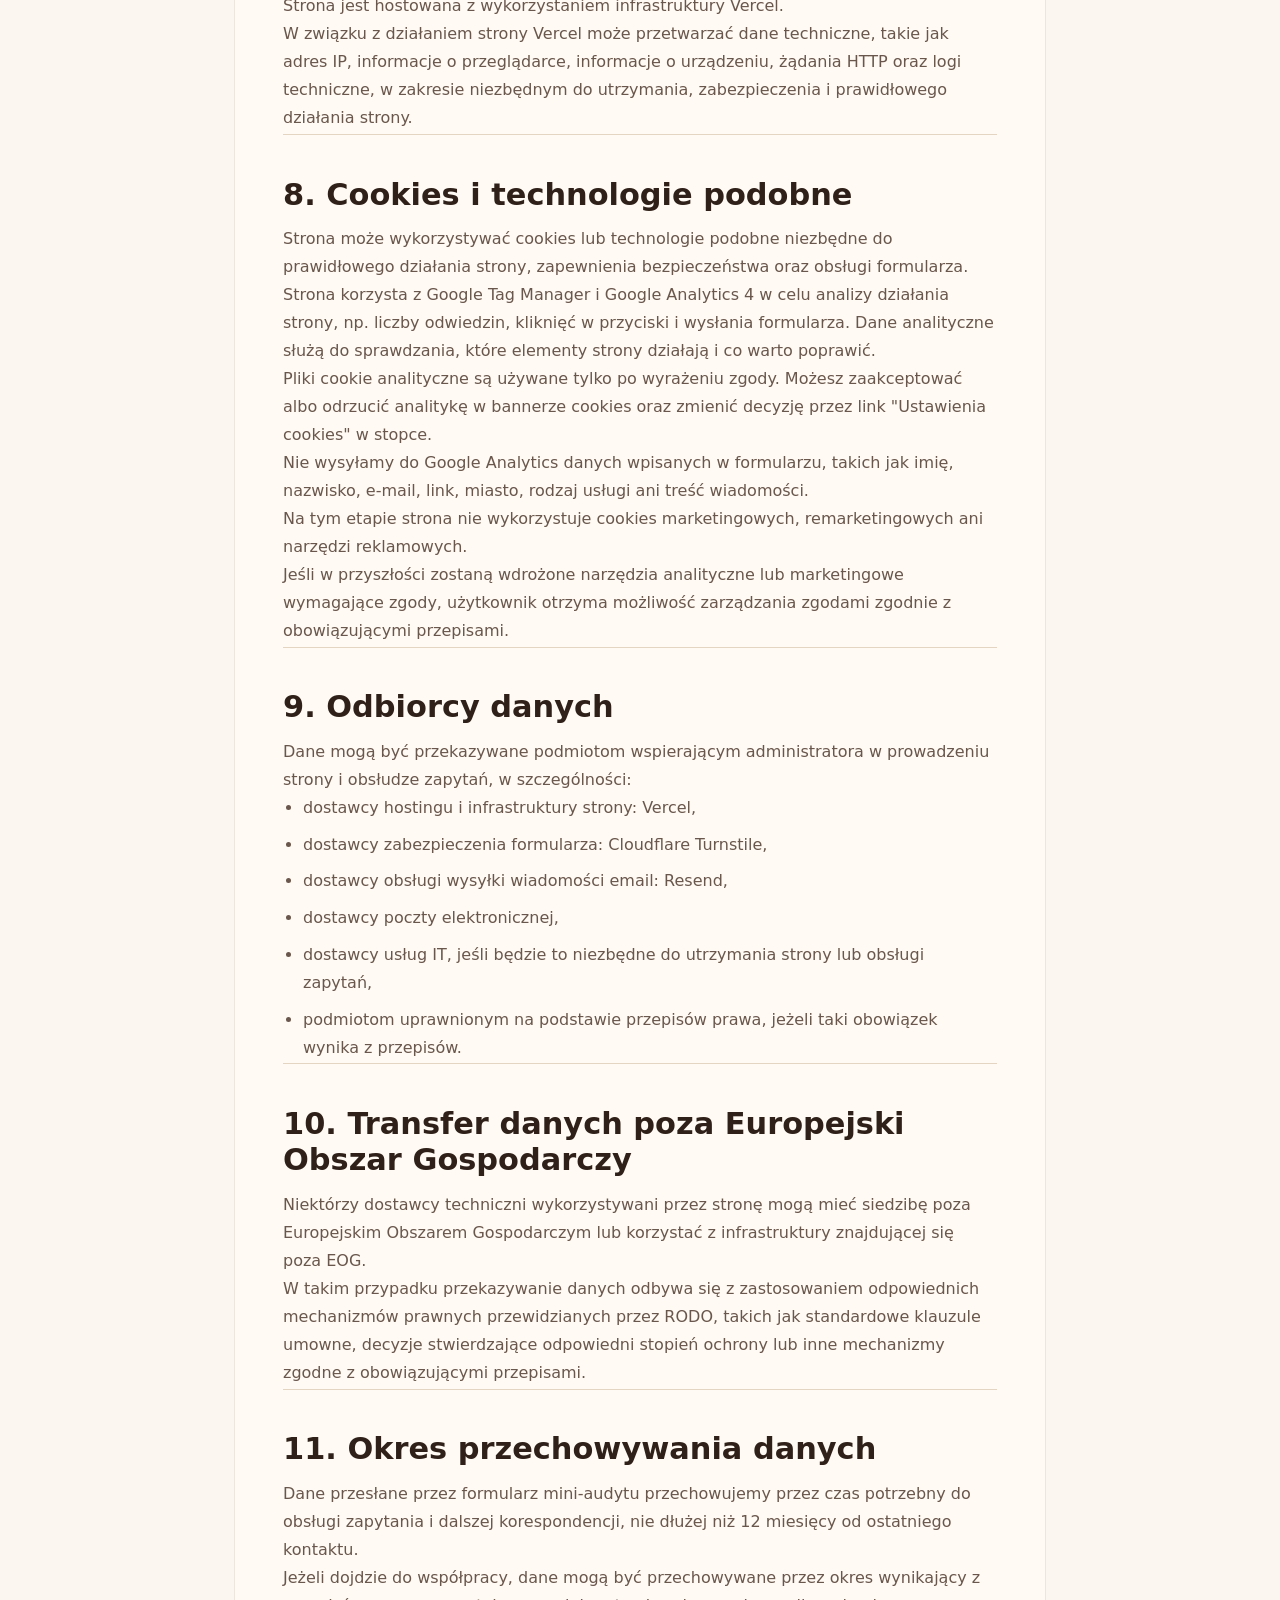
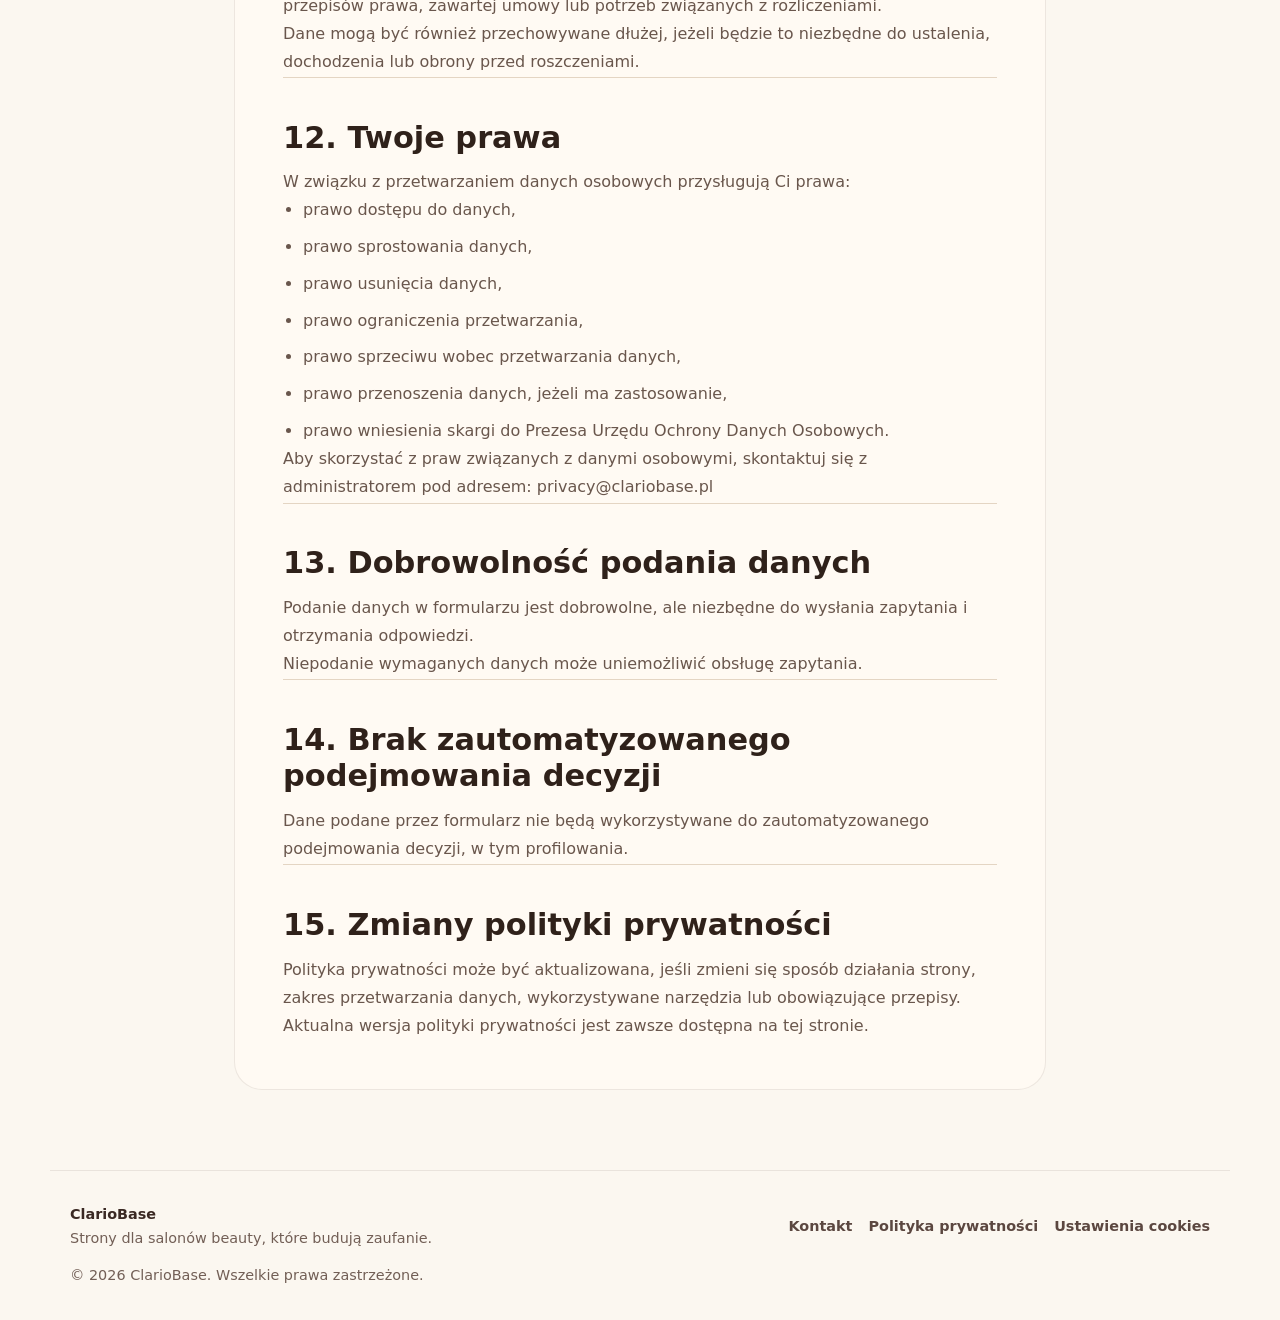
==== commit 5d6ece47: "Update page content and layout" ====
--- a/polityka-prywatnosci.html
+++ b/polityka-prywatnosci.html
@@ -3,6 +3,25 @@
   <head>
     <meta charset="utf-8" />
     <meta name="viewport" content="width=device-width, initial-scale=1" />
+    <script>
+      window.dataLayer = window.dataLayer || [];
+      function gtag(){ window.dataLayer.push(arguments); }
+      gtag('consent', 'default', {
+        ad_storage: 'denied',
+        analytics_storage: 'denied',
+        ad_user_data: 'denied',
+        ad_personalization: 'denied'
+      });
+    </script>
+    <!-- Google Tag Manager -->
+    <script>
+      (function(w,d,s,l,i){w[l]=w[l]||[];w[l].push({'gtm.start':
+      new Date().getTime(),event:'gtm.js'});var f=d.getElementsByTagName(s)[0],
+      j=d.createElement(s),dl=l!='dataLayer'?'&l='+l:'';j.async=true;j.src=
+      'https://www.googletagmanager.com/gtm.js?id='+i+dl;f.parentNode.insertBefore(j,f);
+      })(window,document,'script','dataLayer','GTM-M8G7VVLV');
+    </script>
+    <!-- End Google Tag Manager -->
     <title>Polityka prywatności - ClarioBase</title>
     <meta
       name="description"
@@ -17,6 +36,12 @@
     <link rel="stylesheet" href="styles.css" />
   </head>
   <body class="privacy-page">
+    <!-- Google Tag Manager (noscript) -->
+    <noscript>
+      <iframe src="https://www.googletagmanager.com/ns.html?id=GTM-M8G7VVLV"
+      height="0" width="0" style="display:none;visibility:hidden"></iframe>
+    </noscript>
+    <!-- End Google Tag Manager (noscript) -->
     <a class="skip-link" href="#main">Przejdź do treści</a>
 
     <header class="site-header">
@@ -186,6 +211,19 @@
             Strona może wykorzystywać cookies lub technologie podobne niezbędne do prawidłowego działania strony,
             zapewnienia bezpieczeństwa oraz obsługi formularza.
           </p>
+          <p>
+            Strona korzysta z Google Tag Manager i Google Analytics 4 w celu analizy działania strony, np. liczby
+            odwiedzin, kliknięć w przyciski i wysłania formularza. Dane analityczne służą do sprawdzania, które elementy
+            strony działają i co warto poprawić.
+          </p>
+          <p>
+            Pliki cookie analityczne są używane tylko po wyrażeniu zgody. Możesz zaakceptować albo odrzucić analitykę w
+            bannerze cookies oraz zmienić decyzję przez link "Ustawienia cookies" w stopce.
+          </p>
+          <p>
+            Nie wysyłamy do Google Analytics danych wpisanych w formularzu, takich jak imię, nazwisko, e-mail, link,
+            miasto, rodzaj usługi ani treść wiadomości.
+          </p>
           <p>Na tym etapie strona nie wykorzystuje cookies marketingowych, remarketingowych ani narzędzi reklamowych.</p>
           <p>
             Jeśli w przyszłości zostaną wdrożone narzędzia analityczne lub marketingowe wymagające zgody, użytkownik
@@ -290,9 +328,24 @@
         <nav class="footer-links" aria-label="Linki w stopce">
           <a href="index.html#kontakt">Kontakt</a>
           <a href="polityka-prywatnosci.html">Polityka prywatności</a>
+          <button class="footer-cookie-button" type="button" data-cookie-settings>Ustawienia cookies</button>
         </nav>
       </div>
       <p>© 2026 ClarioBase. Wszelkie prawa zastrzeżone.</p>
     </footer>
+    <div class="cookie-banner" role="dialog" aria-label="Ustawienia plików cookie" data-cookie-banner hidden>
+      <div class="cookie-banner__content">
+        <p>
+          Korzystam z plików cookie analitycznych, żeby sprawdzać, jak działa strona i co warto poprawić. Możesz
+          zaakceptować analitykę albo odmówić. Szczegóły znajdziesz w
+          <a href="polityka-prywatnosci.html">Polityce prywatności</a>.
+        </p>
+        <div class="cookie-banner__actions">
+          <button class="button cookie-button cookie-button--secondary" type="button" data-cookie-reject>Odrzucam</button>
+          <button class="button cookie-button cookie-button--primary" type="button" data-cookie-accept>Akceptuję analitykę</button>
+        </div>
+      </div>
+    </div>
+    <script src="script.js" defer></script>
   </body>
 </html>
--- a/styles.css
+++ b/styles.css
@@ -950,6 +950,12 @@
   box-shadow: 0 0 0 4px rgba(185, 146, 95, .16);
 }
 
+.form-field input.input-error,
+.form-field textarea.input-error {
+  border-color: #b65a4a;
+  box-shadow: 0 0 0 3px rgba(182, 90, 74, .12);
+}
+
 .honeypot-field {
   position: absolute;
   left: -10000px;
@@ -1013,7 +1019,18 @@
   line-height: 1.45;
 }
 
+.form-field .field-error {
+  margin: .45rem 0 0;
+  color: #9a3f32;
+  font-size: .88rem;
+  line-height: 1.4;
+}
+
 .field-error:empty {
+  display: none;
+}
+
+.field-error[hidden] {
   display: none;
 }
 
@@ -1117,10 +1134,98 @@
   text-decoration: none;
 }
 
+.footer-cookie-button {
+  border: 0;
+  padding: 0;
+  color: var(--ink-soft);
+  background: transparent;
+  font: inherit;
+  font-weight: 800;
+  cursor: pointer;
+}
+
+.site-footer a:focus-visible,
+.footer-cookie-button:focus-visible {
+  outline: 2px solid rgba(143, 86, 70, .45);
+  outline-offset: 4px;
+  border-radius: 8px;
+}
+
 .footer-links {
   display: flex;
   flex-wrap: wrap;
   gap: .75rem 1rem;
+}
+
+.cookie-banner {
+  position: fixed;
+  right: 1rem;
+  bottom: 1rem;
+  z-index: 80;
+  width: min(760px, calc(100% - 2rem));
+  border: 1px solid #eadfce;
+  border-radius: 22px;
+  background: #fffaf3;
+  box-shadow: 0 20px 50px rgba(47, 33, 26, .16);
+}
+
+.cookie-banner[hidden] {
+  display: none;
+}
+
+.cookie-banner__content {
+  display: grid;
+  grid-template-columns: minmax(0, 1fr) auto;
+  gap: 1rem;
+  align-items: center;
+  padding: 1rem;
+}
+
+.cookie-banner p {
+  margin: 0;
+  color: #2f211a;
+  font-size: .92rem;
+  line-height: 1.55;
+}
+
+.cookie-banner a {
+  color: inherit;
+  font-weight: 800;
+  text-decoration: underline;
+  text-underline-offset: .18em;
+}
+
+.cookie-banner__actions {
+  display: flex;
+  gap: .65rem;
+  align-items: center;
+}
+
+.cookie-button {
+  min-height: 44px;
+  padding: .72rem 1rem;
+  border-radius: 999px;
+  border: 1px solid transparent;
+  font-size: .9rem;
+  white-space: nowrap;
+  cursor: pointer;
+}
+
+.cookie-button--primary {
+  color: #fffaf3;
+  background: var(--sage-dark);
+  border-color: var(--sage-dark);
+}
+
+.cookie-button--secondary {
+  color: #2f211a;
+  background: transparent;
+  border-color: rgba(85, 62, 49, .20);
+}
+
+.cookie-button:focus-visible {
+  outline: 3px solid rgba(143, 86, 70, .35);
+  outline-offset: 3px;
 }
 
 .legal-shell {
@@ -1480,6 +1585,28 @@
     padding: .65rem .35rem;
   }
 
+  .cookie-banner {
+    right: .75rem;
+    bottom: .75rem;
+    width: calc(100% - 1.5rem);
+    border-radius: 18px;
+  }
+
+  .cookie-banner__content {
+    grid-template-columns: 1fr;
+    padding: .95rem;
+  }
+
+  .cookie-banner__actions {
+    flex-direction: column-reverse;
+    align-items: stretch;
+  }
+
+  .cookie-button {
+    width: 100%;
+    white-space: normal;
+  }
+
   .footer-inner {
     flex-direction: column;
     align-items: flex-start;
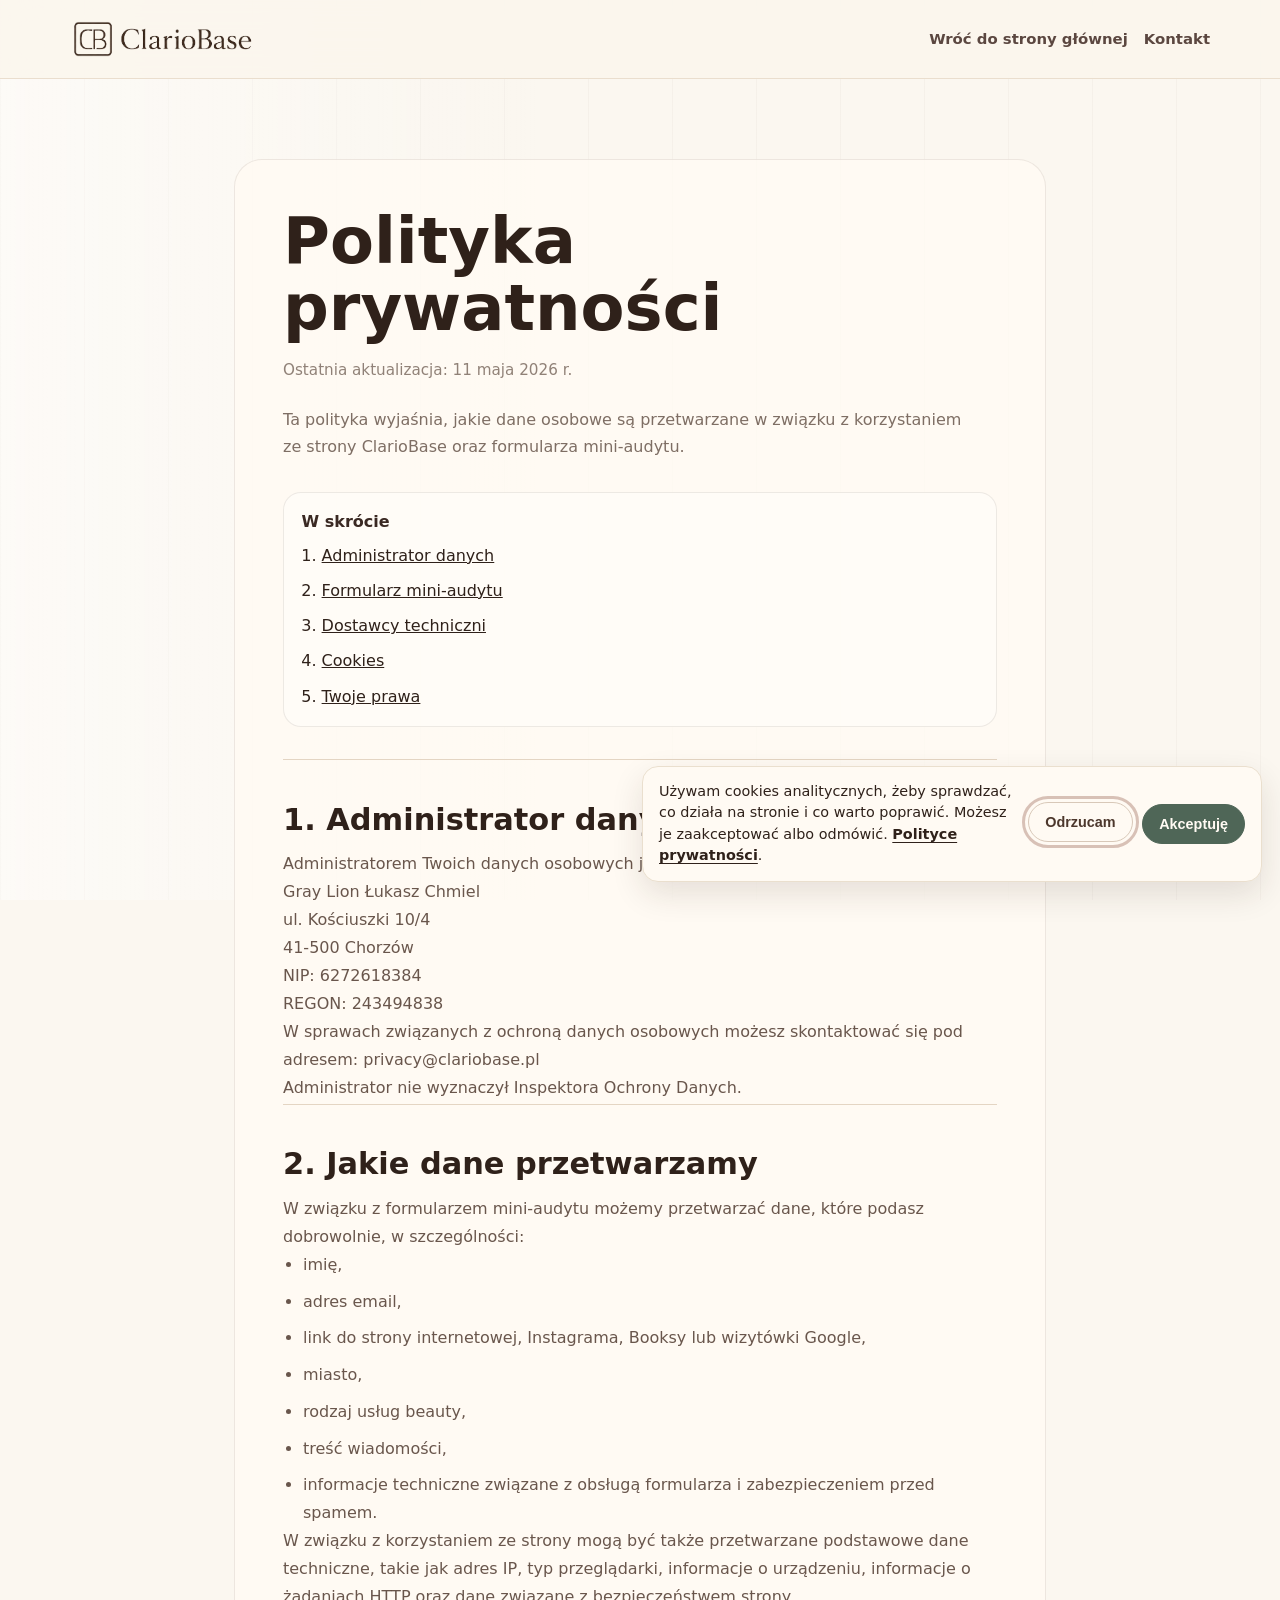
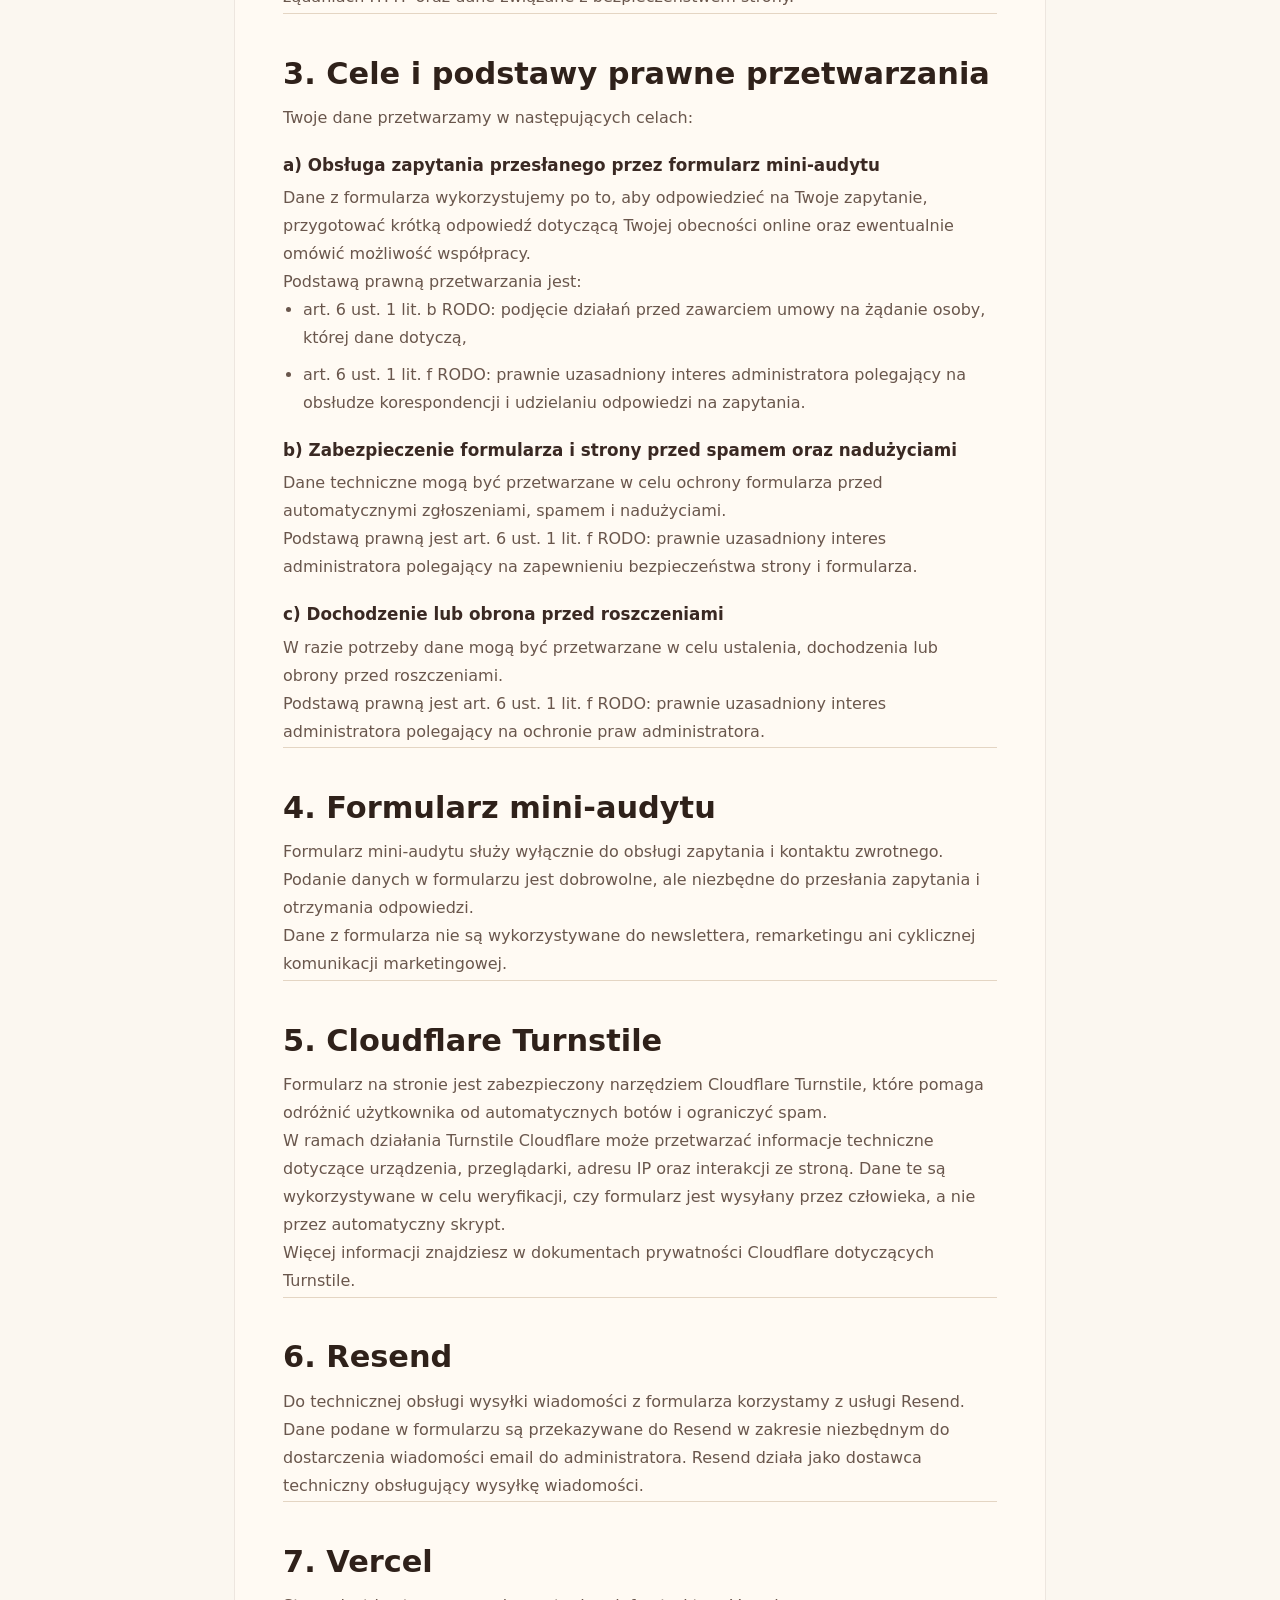
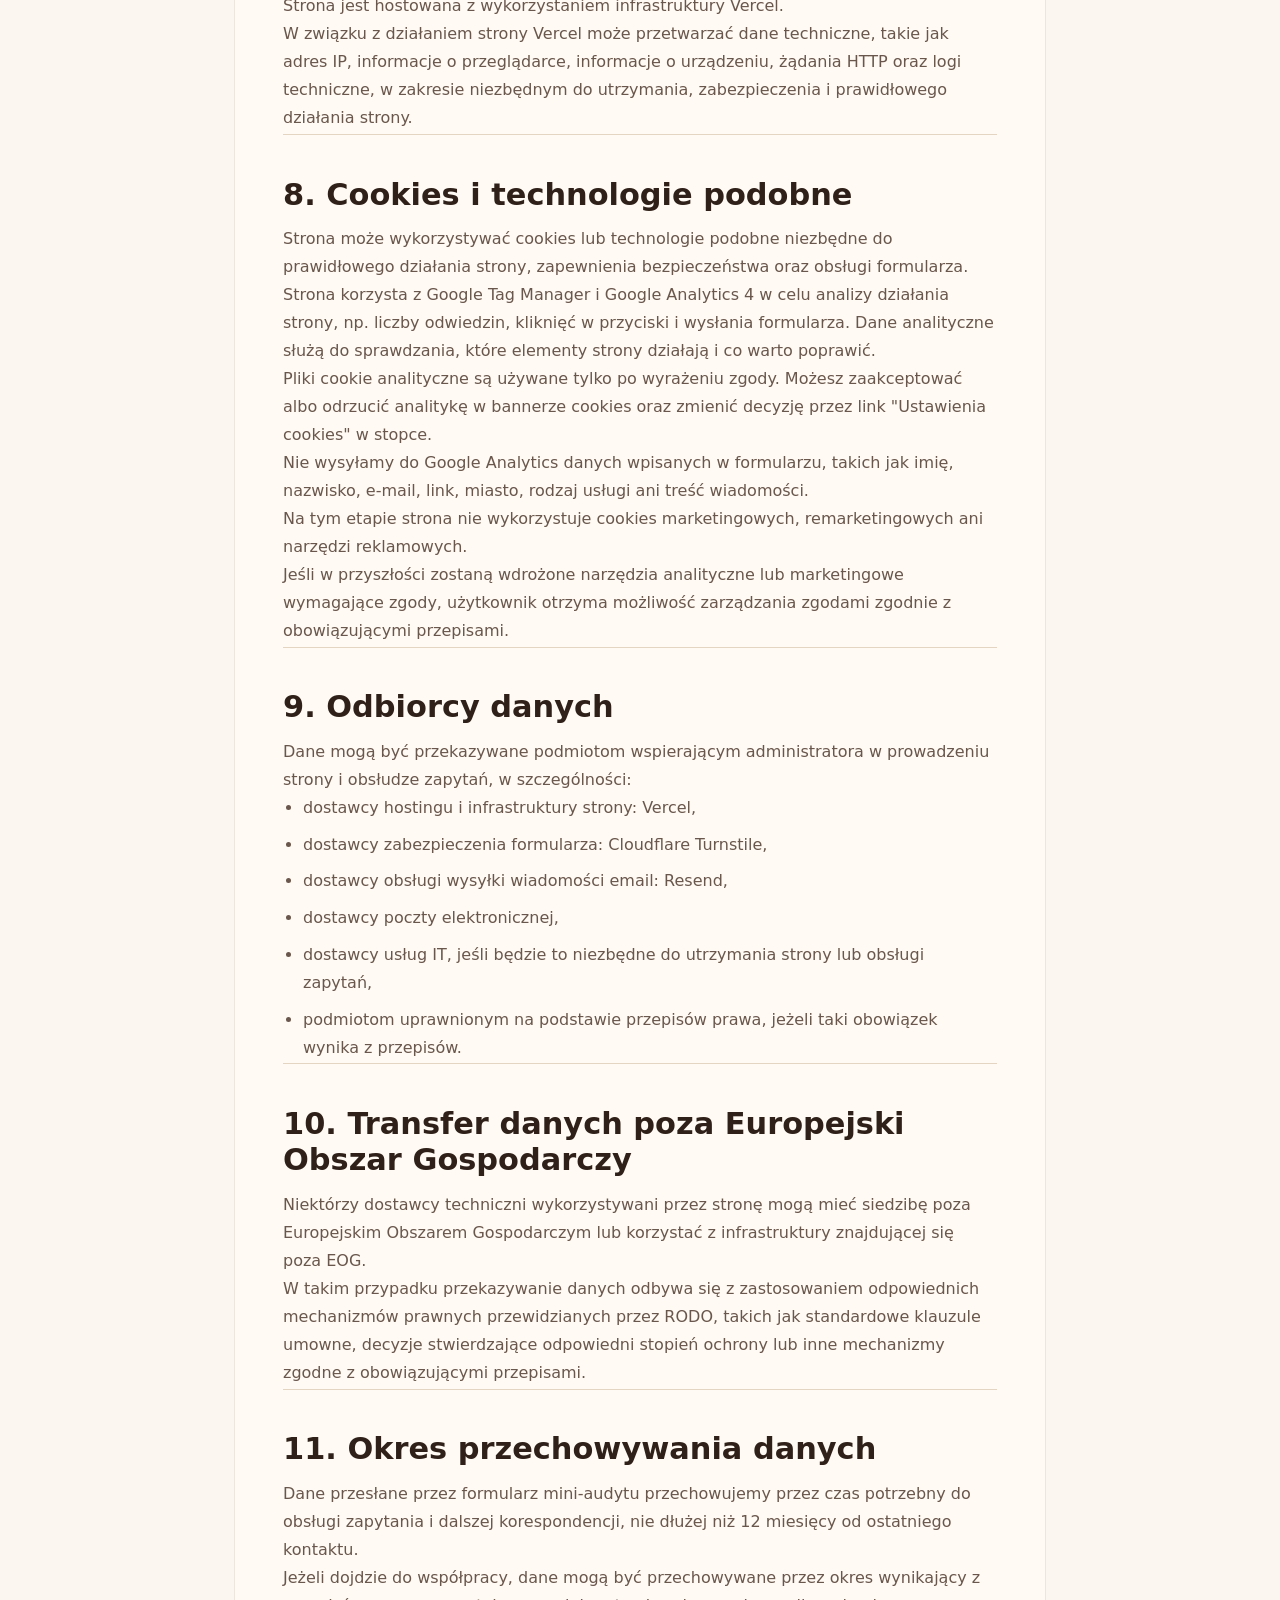
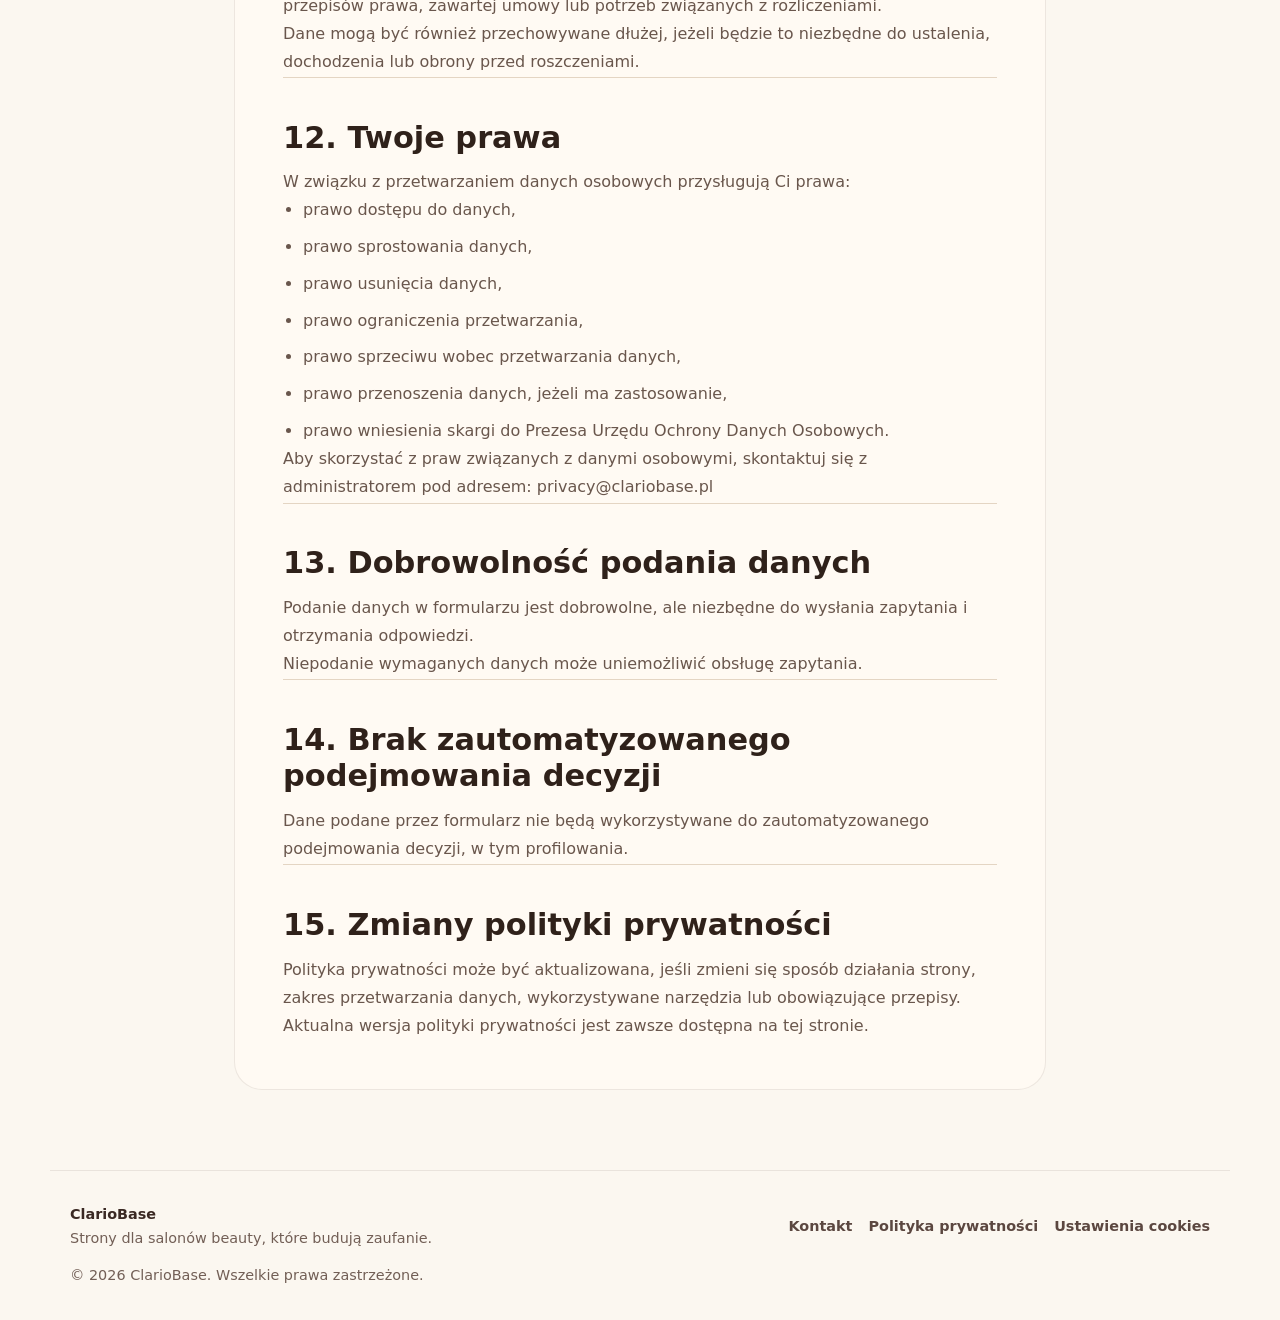
==== commit ee7177b8: "Update main page layout" ====
--- a/polityka-prywatnosci.html
+++ b/polityka-prywatnosci.html
@@ -336,13 +336,13 @@
     <div class="cookie-banner" role="dialog" aria-label="Ustawienia plików cookie" data-cookie-banner hidden>
       <div class="cookie-banner__content">
         <p>
-          Korzystam z plików cookie analitycznych, żeby sprawdzać, jak działa strona i co warto poprawić. Możesz
-          zaakceptować analitykę albo odmówić. Szczegóły znajdziesz w
+          Używam cookies analitycznych, żeby sprawdzać, co działa na stronie i co warto poprawić. Możesz je zaakceptować
+          albo odmówić.
           <a href="polityka-prywatnosci.html">Polityce prywatności</a>.
         </p>
         <div class="cookie-banner__actions">
           <button class="button cookie-button cookie-button--secondary" type="button" data-cookie-reject>Odrzucam</button>
-          <button class="button cookie-button cookie-button--primary" type="button" data-cookie-accept>Akceptuję analitykę</button>
+          <button class="button cookie-button cookie-button--primary" type="button" data-cookie-accept>Akceptuję</button>
         </div>
       </div>
     </div>
--- a/styles.css
+++ b/styles.css
@@ -1159,14 +1159,14 @@
 
 .cookie-banner {
   position: fixed;
-  right: 1rem;
-  bottom: 1rem;
+  right: 18px;
+  bottom: 18px;
   z-index: 80;
-  width: min(760px, calc(100% - 2rem));
+  width: min(620px, calc(100% - 36px));
   border: 1px solid #eadfce;
-  border-radius: 22px;
+  border-radius: 16px;
   background: #fffaf3;
-  box-shadow: 0 20px 50px rgba(47, 33, 26, .16);
+  box-shadow: 0 12px 32px rgba(47, 33, 26, .12);
 }
 
 .cookie-banner[hidden] {
@@ -1176,39 +1176,41 @@
 .cookie-banner__content {
   display: grid;
   grid-template-columns: minmax(0, 1fr) auto;
-  gap: 1rem;
+  gap: 14px;
   align-items: center;
-  padding: 1rem;
+  padding: 14px 16px;
 }
 
 .cookie-banner p {
   margin: 0;
   color: #2f211a;
-  font-size: .92rem;
-  line-height: 1.55;
+  font-size: .9rem;
+  line-height: 1.5;
 }
 
 .cookie-banner a {
   color: inherit;
-  font-weight: 800;
+  font-weight: 700;
   text-decoration: underline;
   text-underline-offset: .18em;
 }
 
 .cookie-banner__actions {
   display: flex;
-  gap: .65rem;
+  gap: .6rem;
   align-items: center;
 }
 
 .cookie-button {
-  min-height: 44px;
-  padding: .72rem 1rem;
+  min-height: 40px;
+  padding: 0 16px;
   border-radius: 999px;
   border: 1px solid transparent;
   font-size: .9rem;
+  font-weight: 700;
   white-space: nowrap;
   cursor: pointer;
+  box-shadow: none;
 }
 
 .cookie-button--primary {
@@ -1218,9 +1220,9 @@
 }
 
 .cookie-button--secondary {
-  color: #2f211a;
-  background: transparent;
-  border-color: rgba(85, 62, 49, .20);
+  color: #4c372c;
+  background: #fffaf3;
+  border-color: #d8c8b8;
 }
 
 .cookie-button:focus-visible {
@@ -1586,24 +1588,24 @@
   }
 
   .cookie-banner {
-    right: .75rem;
-    bottom: .75rem;
-    width: calc(100% - 1.5rem);
+    right: 12px;
+    bottom: 12px;
+    width: calc(100% - 24px);
     border-radius: 18px;
   }
 
   .cookie-banner__content {
     grid-template-columns: 1fr;
-    padding: .95rem;
+    gap: .75rem;
+    padding: 14px;
   }
 
   .cookie-banner__actions {
-    flex-direction: column-reverse;
     align-items: stretch;
   }
 
   .cookie-button {
-    width: 100%;
+    flex: 1 1 0;
     white-space: normal;
   }
 
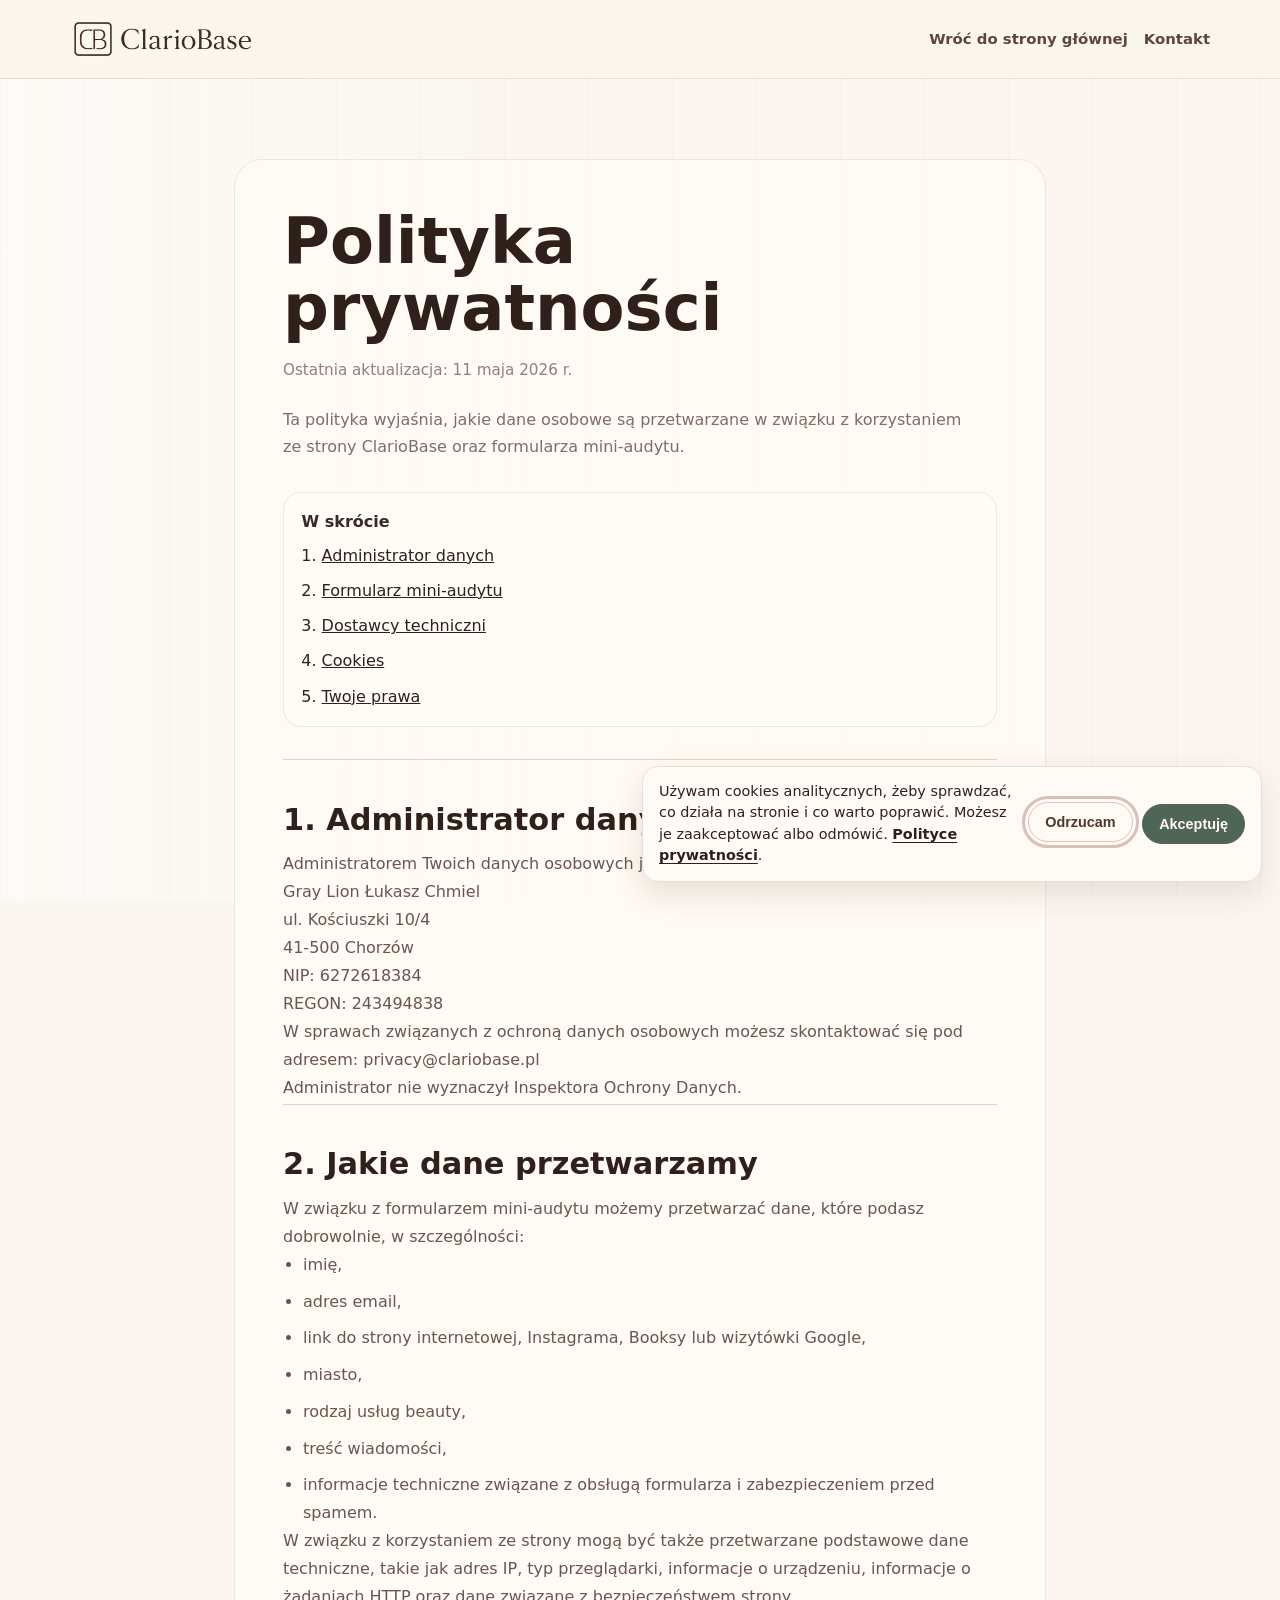
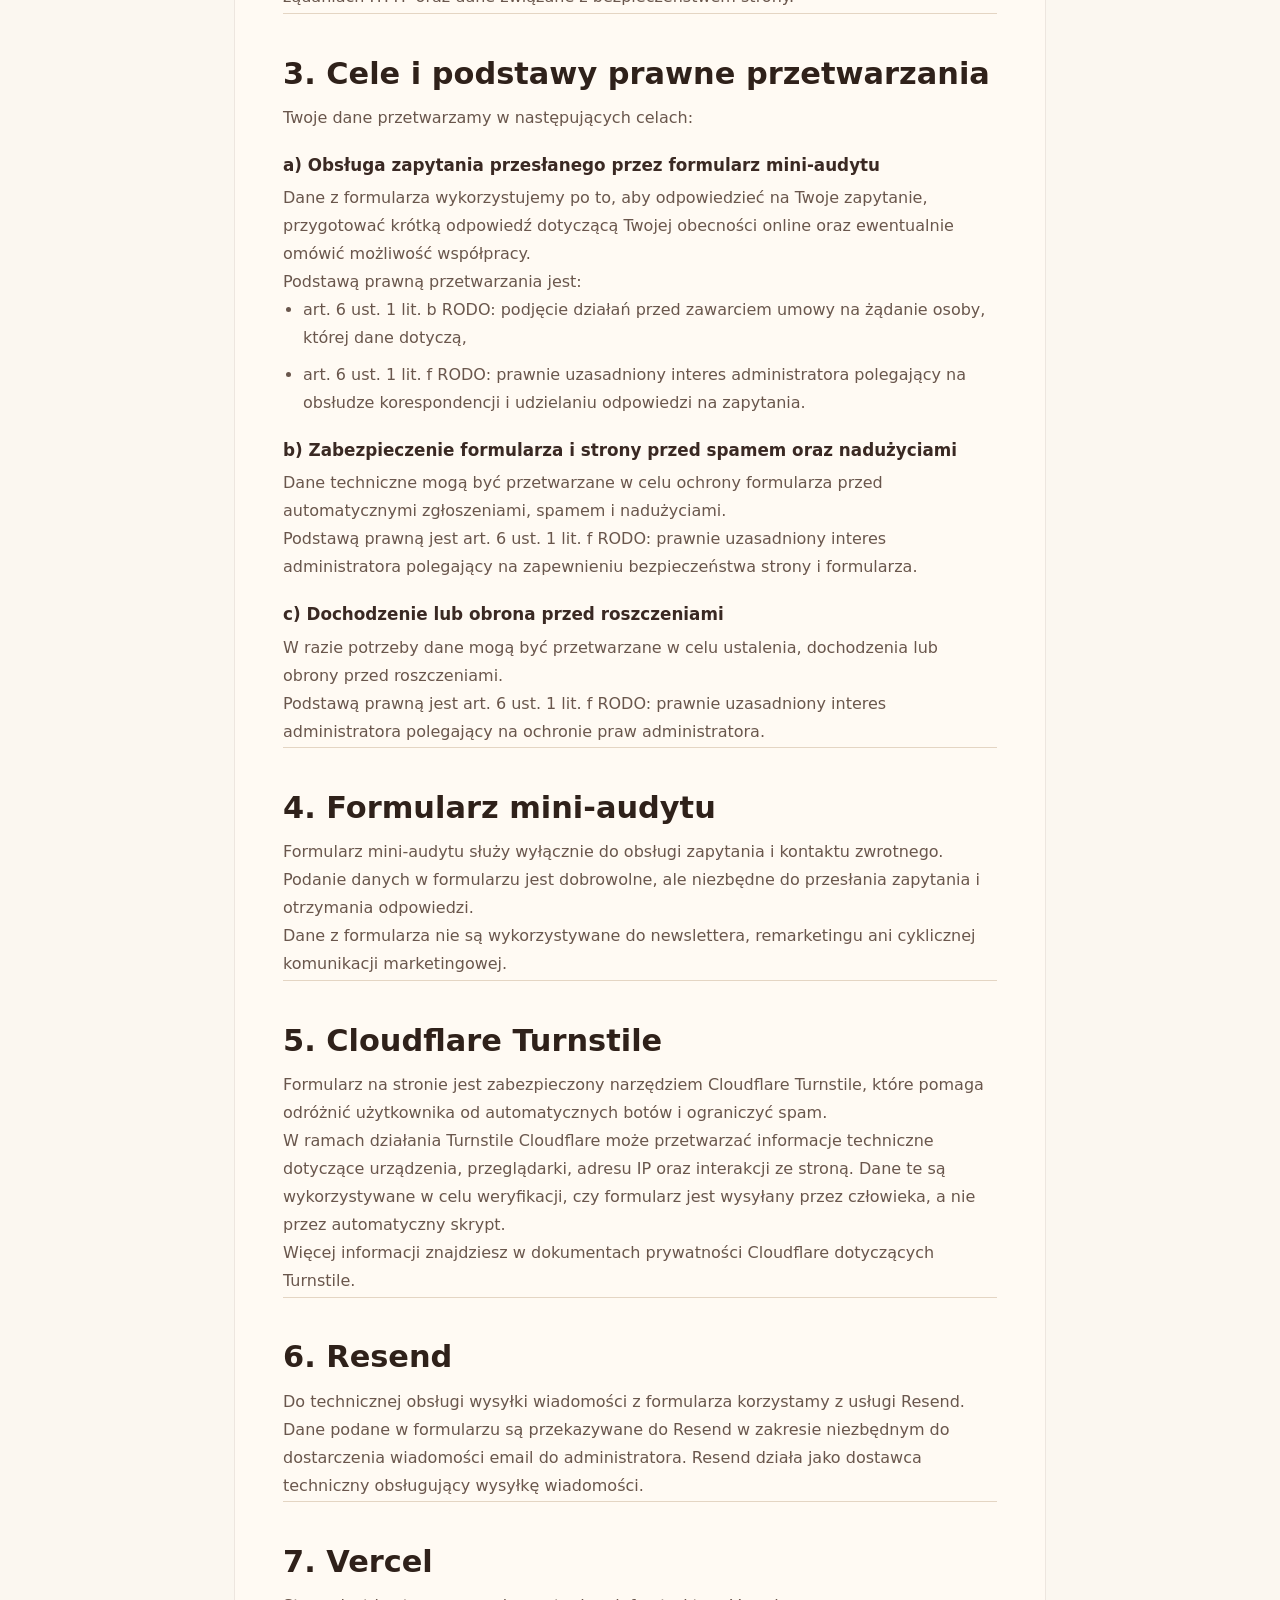
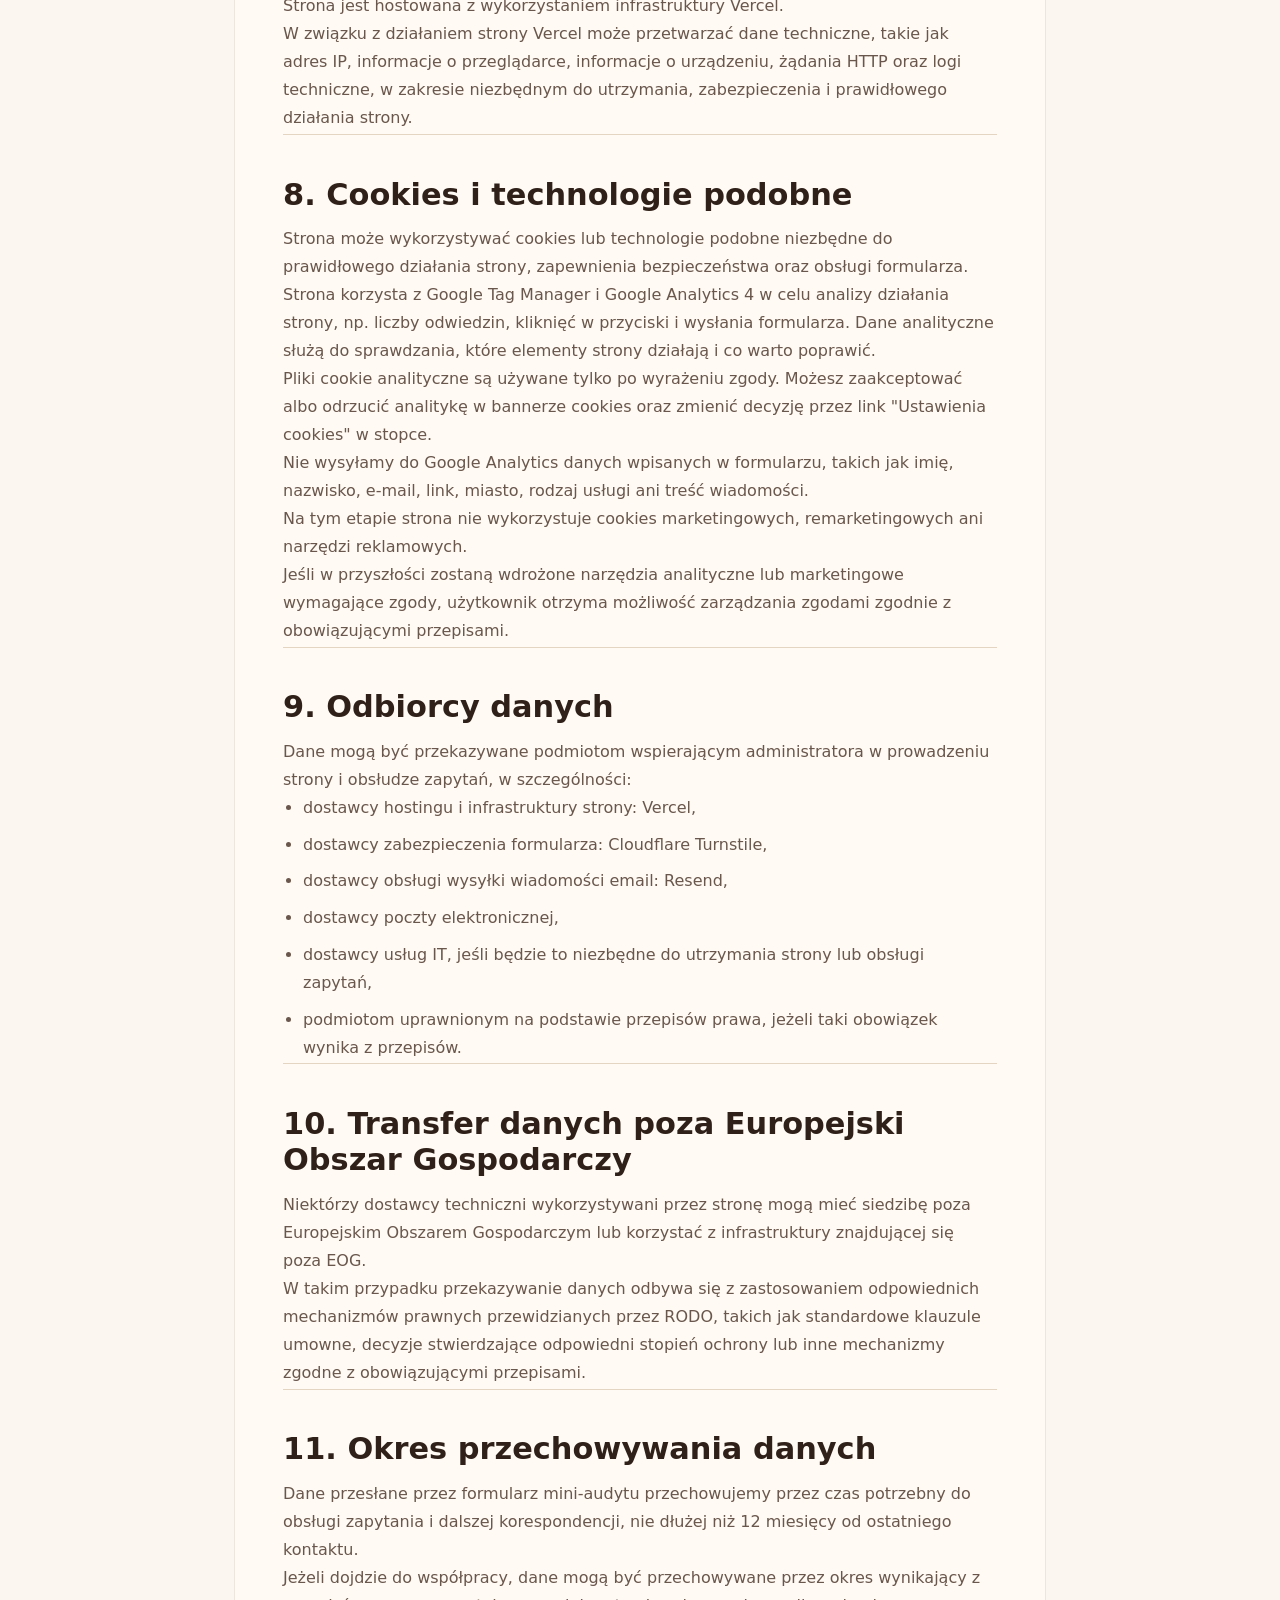
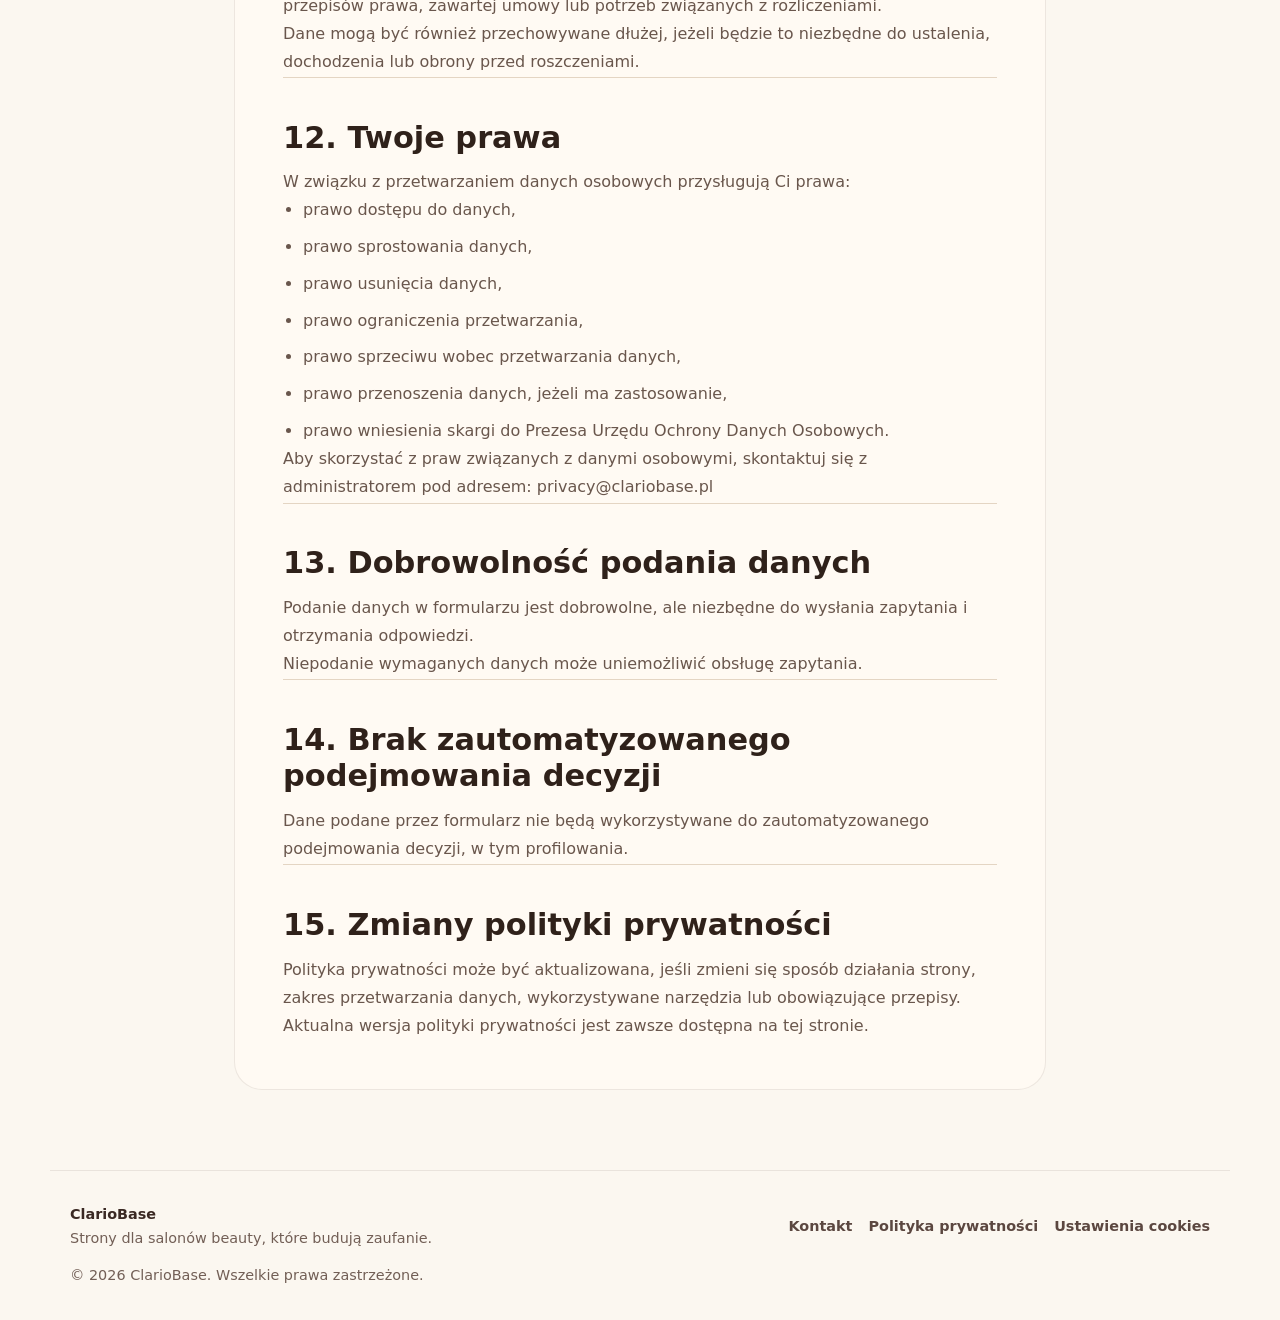
==== commit d92da111: "Improve form contrast and shrink header logo" ====
--- a/polityka-prywatnosci.html
+++ b/polityka-prywatnosci.html
@@ -48,7 +48,7 @@
       <nav class="nav" aria-label="Główna nawigacja">
         <a class="site-logo" href="index.html" aria-label="ClarioBase, strona główna">
           <img
-            src="assets/clariobase-logo-transparent.webp"
+            src="assets/clariobase-logo-370.webp"
             alt="ClarioBase"
             width="185"
             height="39"
--- a/styles.css
+++ b/styles.css
@@ -972,7 +972,7 @@
 .form-legal-note {
   max-width: 100%;
   margin: 1rem 0 .75rem;
-  color: rgba(76, 55, 44, .68);
+  color: #6f6258;
   font-size: .86rem;
   line-height: 1.6;
 }
@@ -983,6 +983,10 @@
   font-weight: 800;
   text-decoration: underline;
   text-underline-offset: .18em;
+}
+
+.form-legal-note a {
+  color: #6f6258;
 }
 
 .form-consent {
@@ -1036,7 +1040,7 @@
 
 .form-security-note {
   margin: 1.25rem 0 .55rem;
-  color: rgba(76, 55, 44, .58);
+  color: #6f6258;
   font-size: .84rem;
   line-height: 1.45;
   text-align: center;
